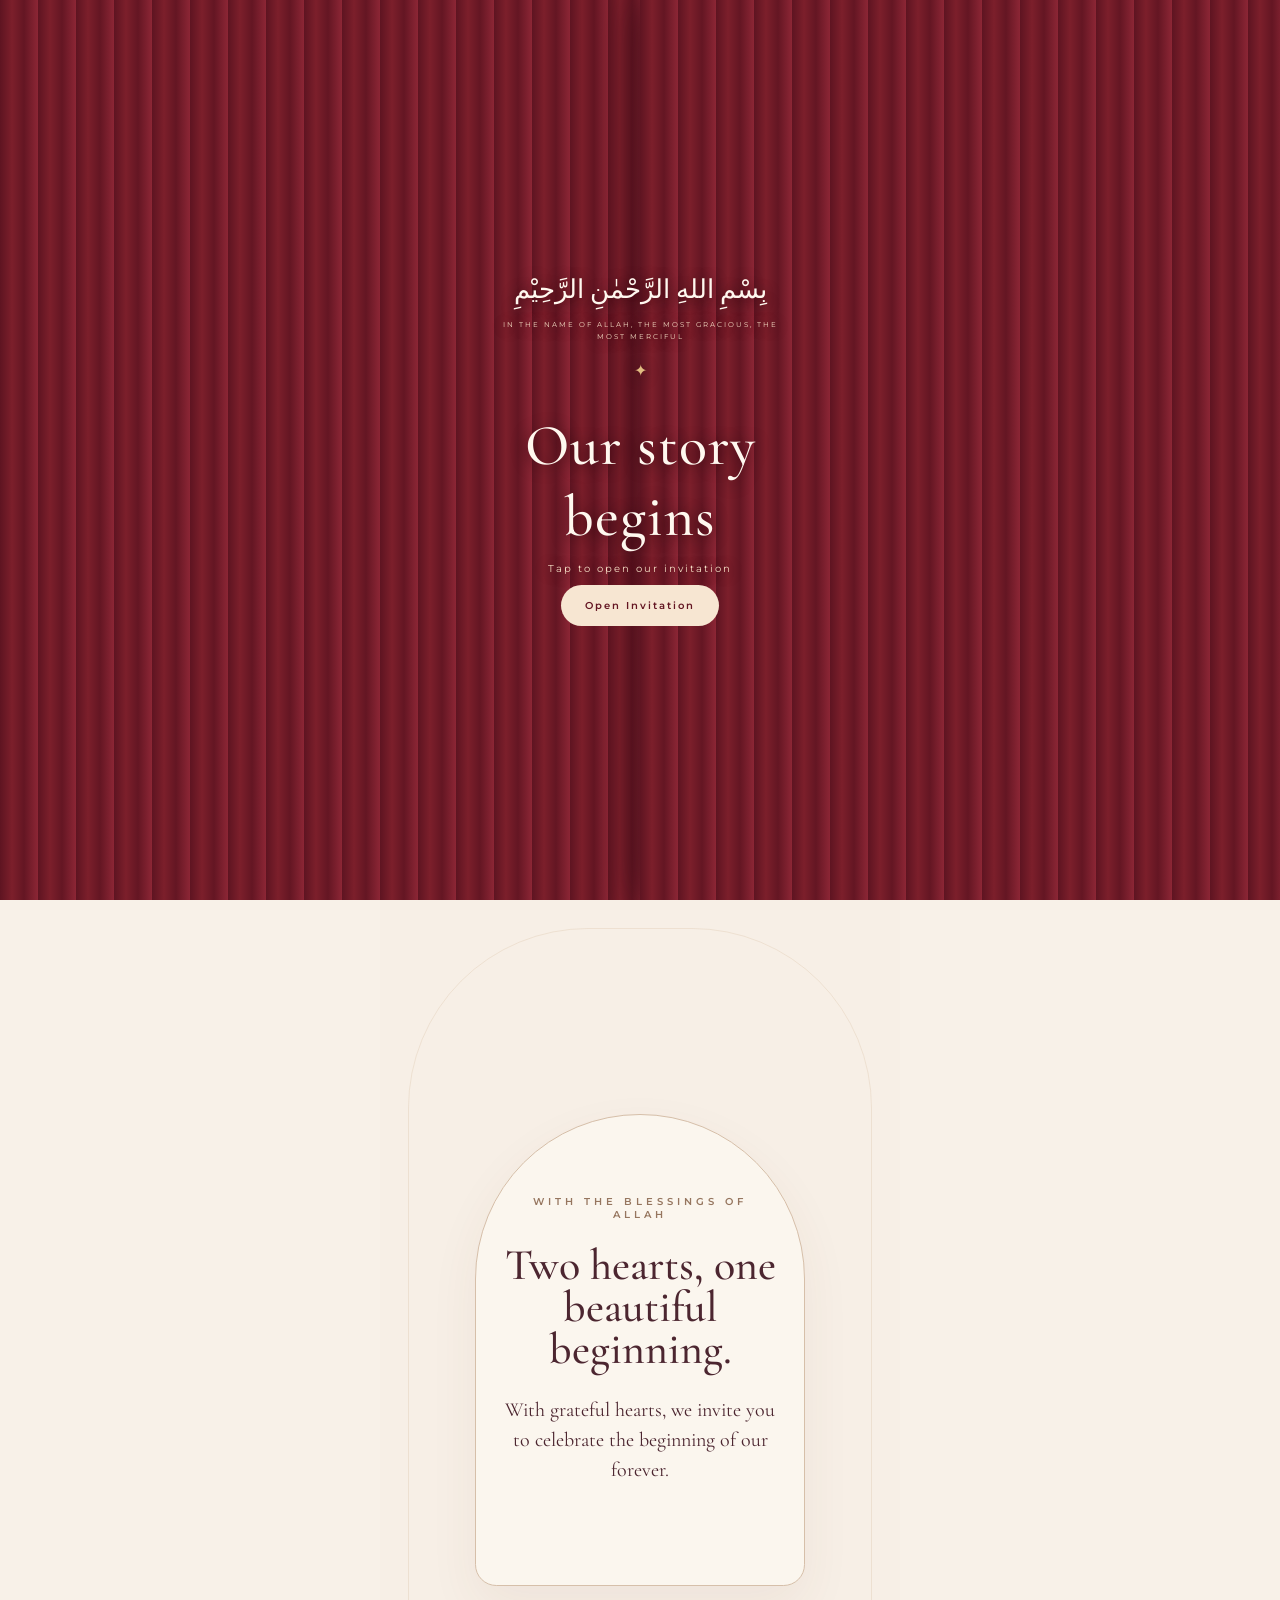
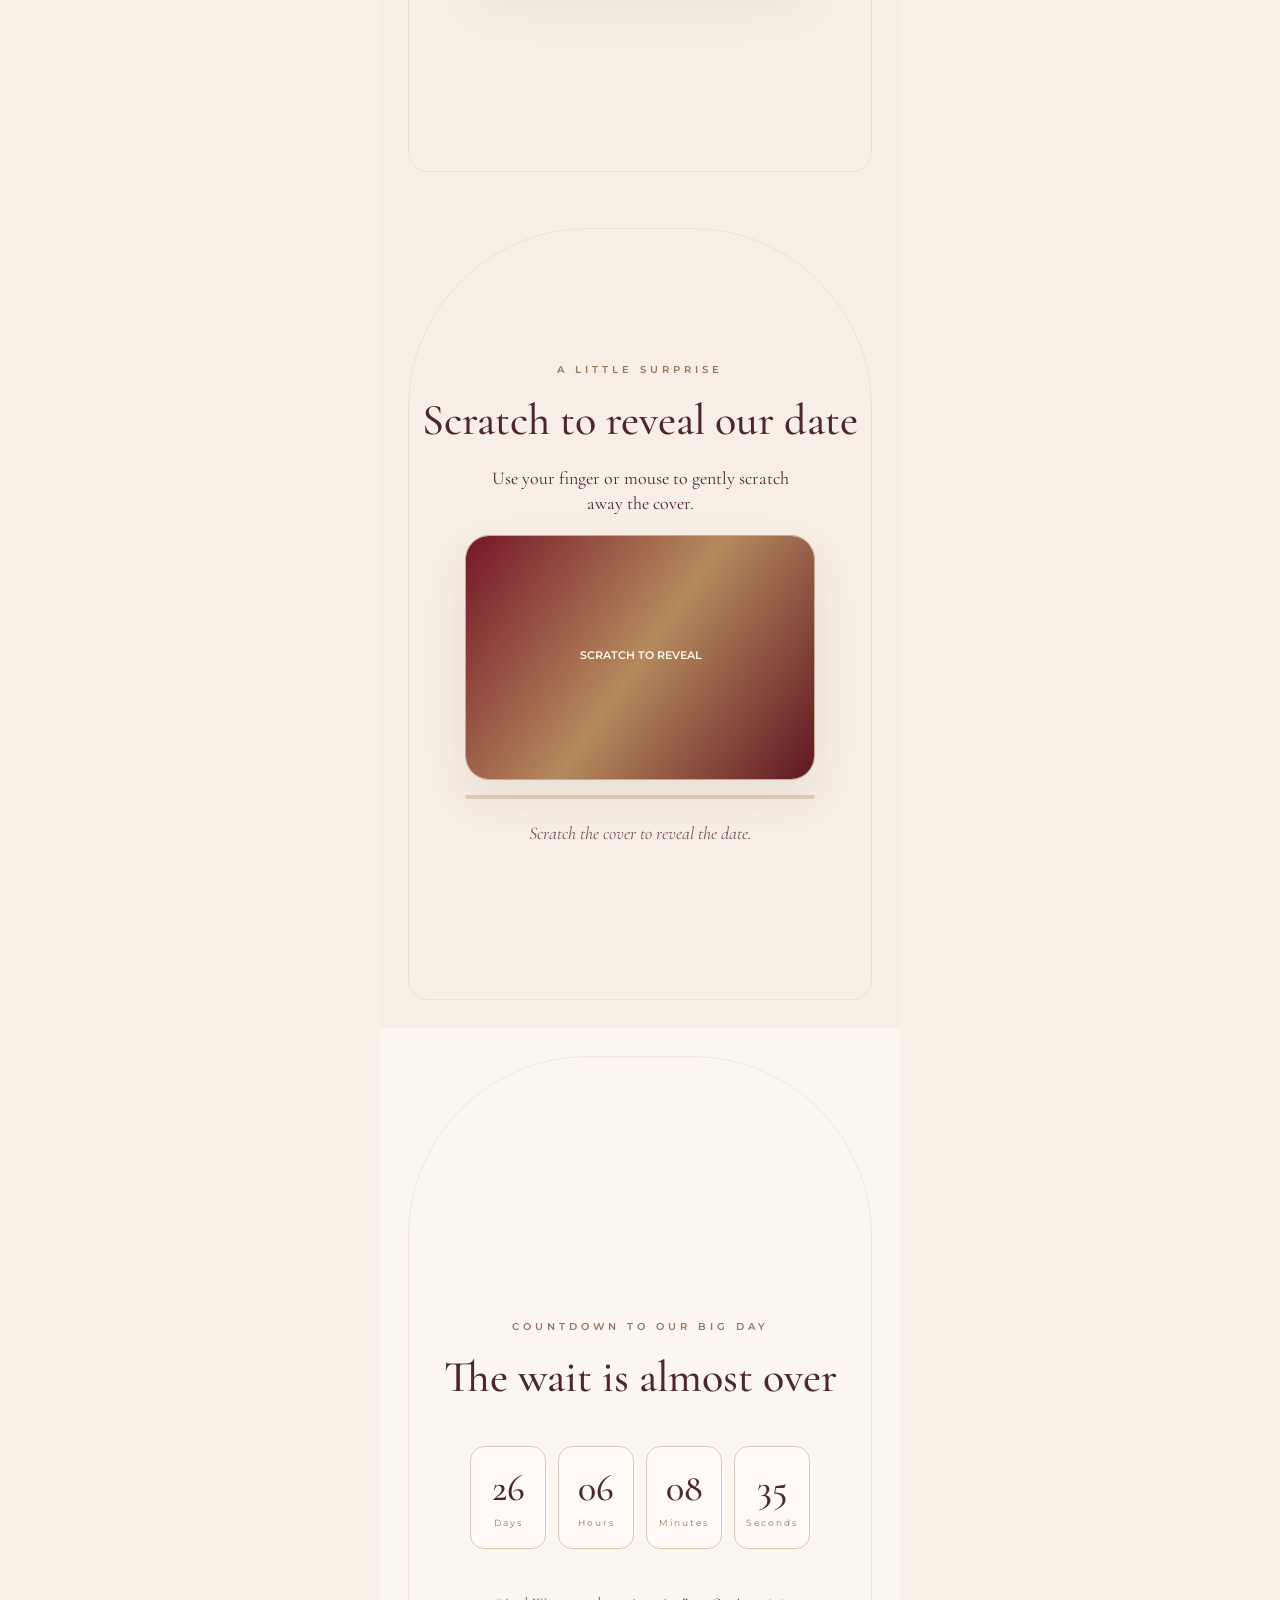
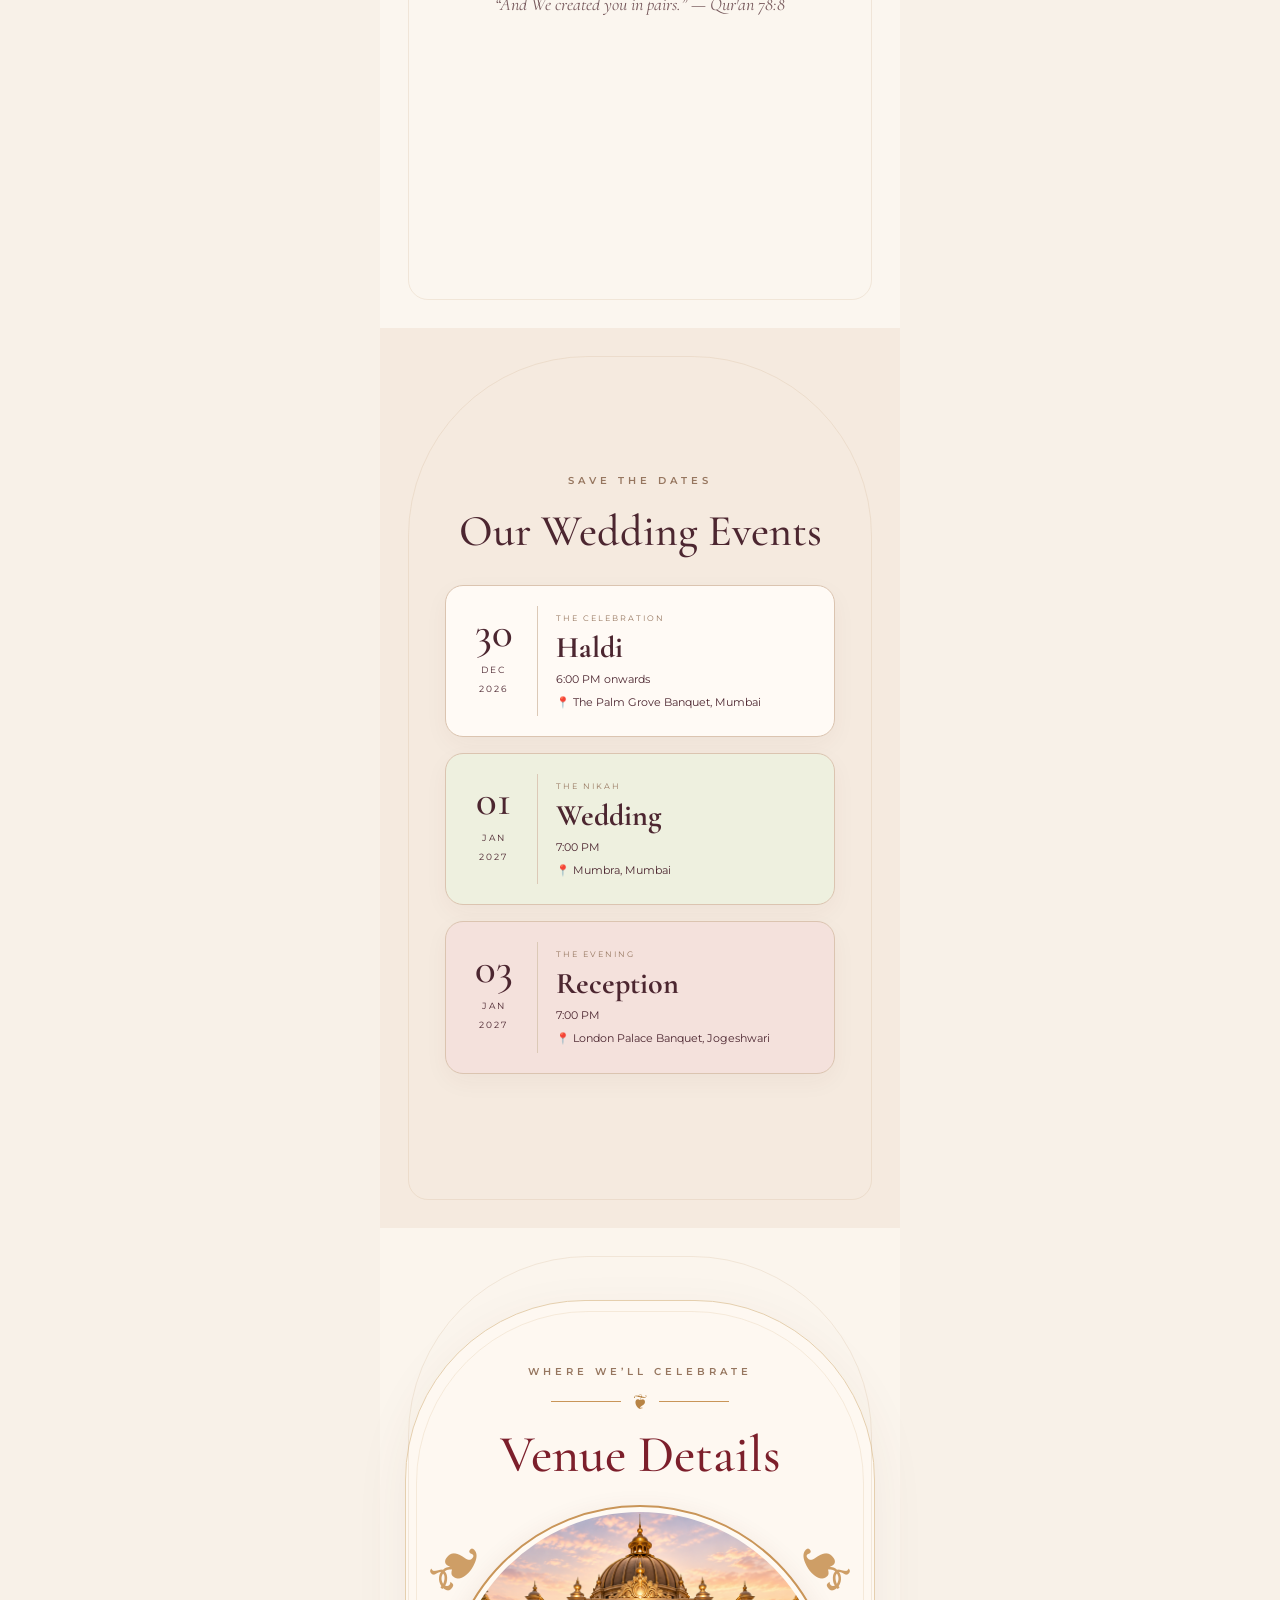
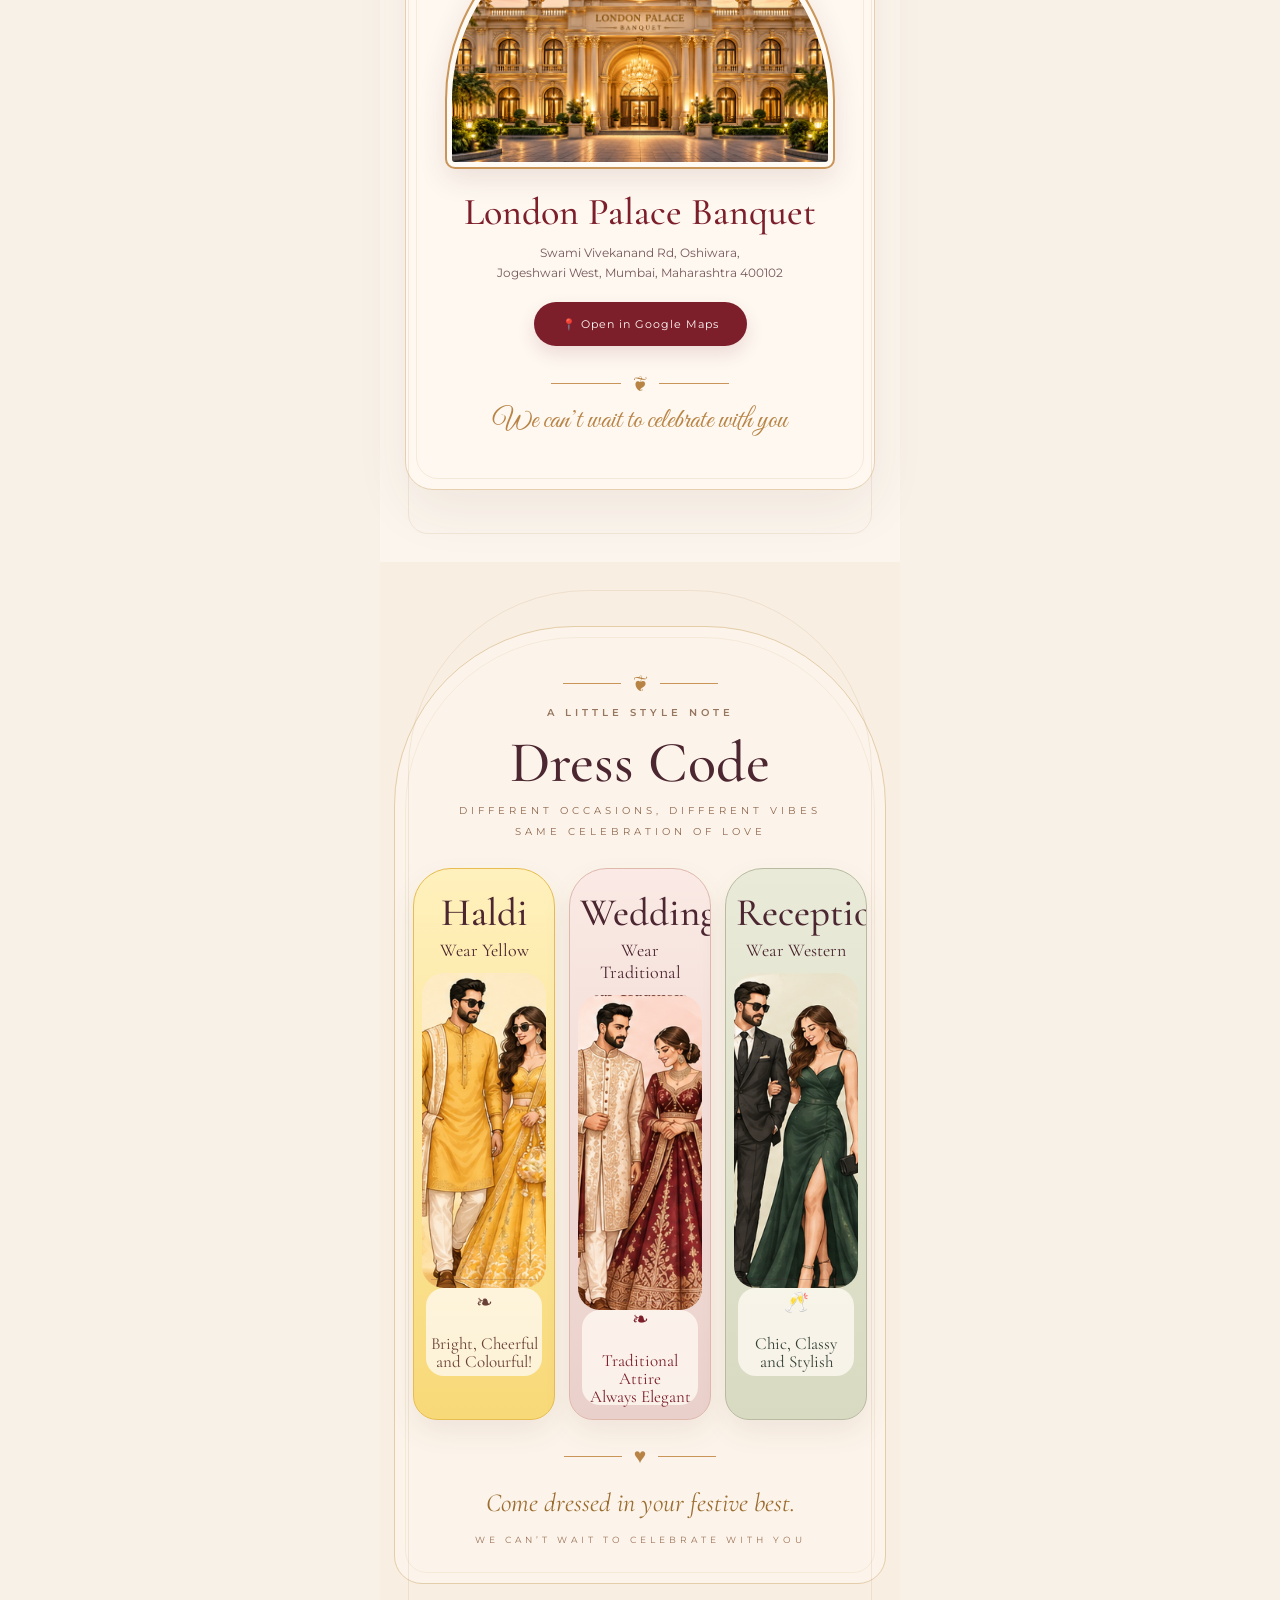
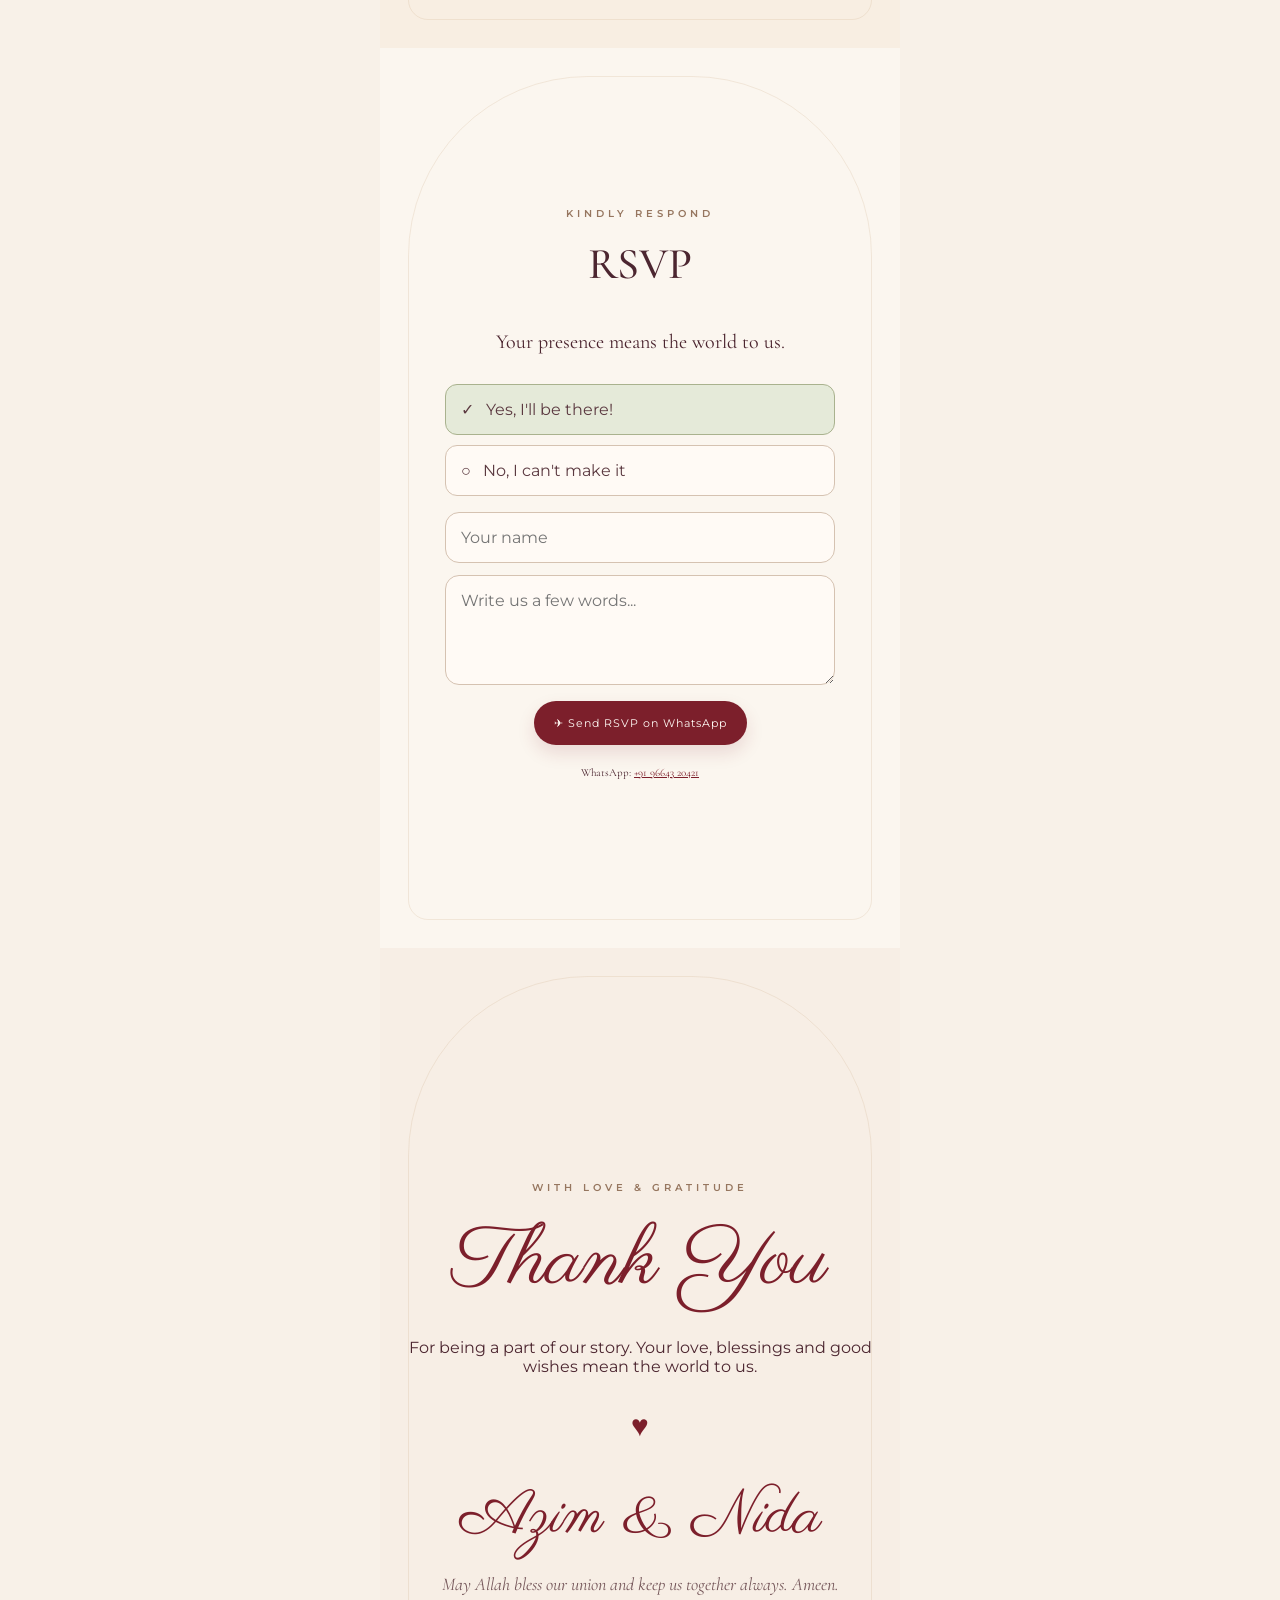
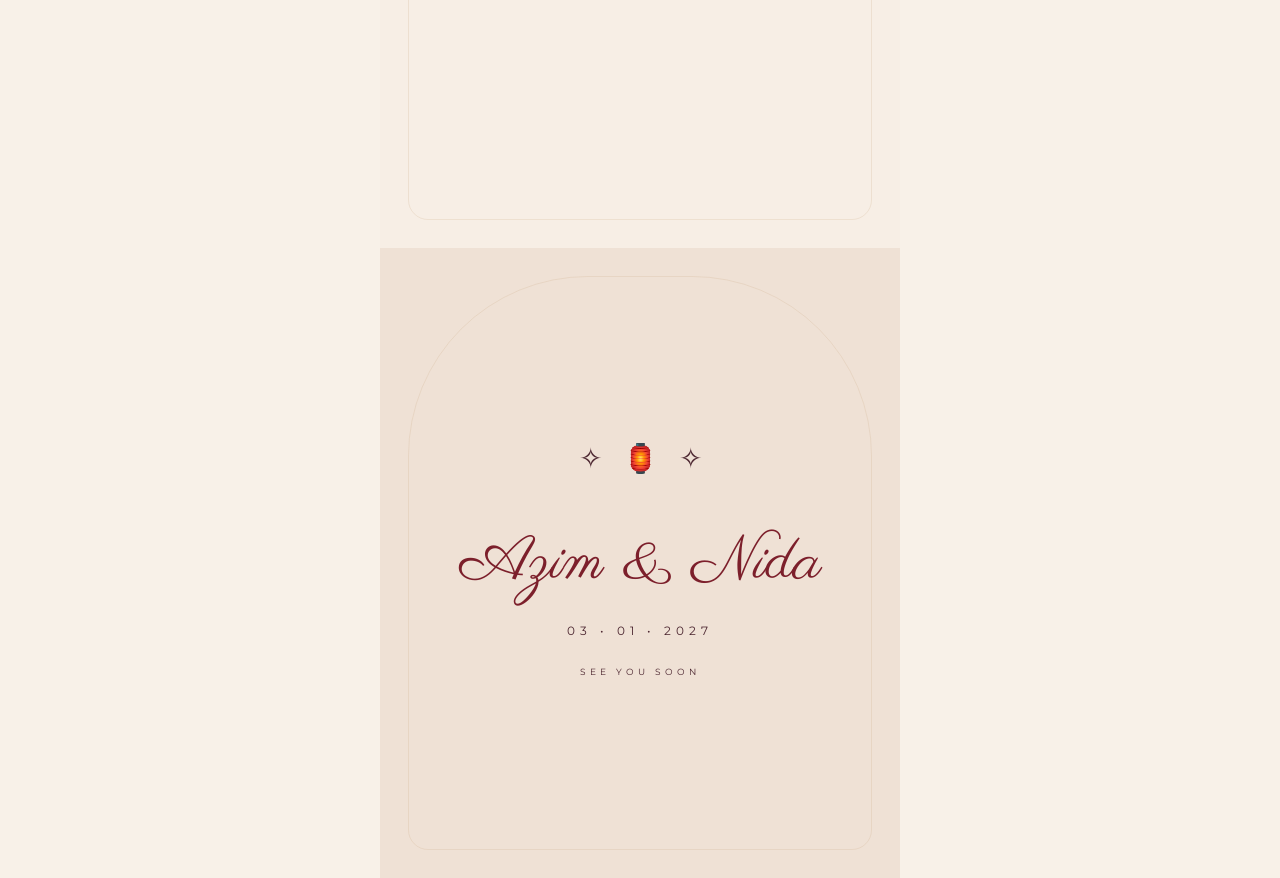
==== index.html @ 7e73072d "Update footer date from '01 • 01 • 2027' to '03 • 01 • 2027'" ====
<!DOCTYPE html>
<html lang="en">
<head>
  <meta charset="UTF-8">
  <meta name="viewport" content="width=device-width, initial-scale=1.0, viewport-fit=cover">
  <meta name="theme-color" content="#7c1f2b">
  <meta name="description" content="The wedding invitation of Azim & Nida — 1 January 2027.">
  <title>Azim & Nida — Wedding Invitation</title>
  <link rel="preconnect" href="https://fonts.googleapis.com">
  <link rel="preconnect" href="https://fonts.gstatic.com" crossorigin>
  <link href="https://fonts.googleapis.com/css2?family=Cormorant+Garamond:wght@400;500;600&family=Great+Vibes&family=Montserrat:wght@400;500;600&family=Parisienne&display=swap" rel="stylesheet">
  <link rel="stylesheet" href="style.css">
</head>
<body>
  <div id="curtain" class="curtain" aria-label="Opening invitation">
    <div class="curtain-panel left"></div>
    <div class="curtain-panel right"></div>
    <div class="curtain-content">
      <div class="arabic">بِسْمِ اللهِ الرَّحْمٰنِ الرَّحِيْمِ</div>
      <div class="tiny">IN THE NAME OF ALLAH, THE MOST GRACIOUS, THE MOST MERCIFUL</div>
      <div class="ornament">✦</div>
      <h1>Our story begins</h1>
      <p>Tap to open our invitation</p>
      <button id="openInvite">Open Invitation</button>
    </div>
  </div>

  <button id="musicBtn" class="music-btn" aria-label="Toggle music">♪</button>
  <audio id="music" loop preload="auto" playsinline webkit-playsinline>
    <source src="music/jashn-e-bahaara.mp3" type="audio/mpeg">
  </audio>

  <main>
    <section class="hero section">
      <div class="floating-flower">✽</div>
      <div class="eyebrow">WE'RE GETTING MARRIED</div>
      <h2 class="script">Azim</h2>
       <div class="ampersand">&</div>
       <h2 class="script">Nida</h2>
      <p class="subtitle">A journey of faith, love & togetherness begins</p>
      <div class="date">?? <span>•</span> ??? <span>•</span> 2027</div>
      <div class="scroll">SCROLL TO EXPLORE ↓</div>
    </section>

    <section class="section intro">
      <div class="arch">
        <div class="eyebrow">WITH THE BLESSINGS OF ALLAH</div>
        <h3>Two hearts, one beautiful beginning.</h3>
        <p>With grateful hearts, we invite you to celebrate the beginning of our forever.</p>
      </div>
    </section>    <section class="section date-reveal-section" id="dateReveal">
      <div class="eyebrow">A LITTLE SURPRISE</div>
      <h3 class="section-title">Scratch to reveal our date</h3>
      <p class="scratch-hint">Use your finger or mouse to gently scratch away the cover.</p>
      <div class="scratch-card" id="scratchCard">
        <div class="revealed-date">
          <span class="revealed-day">03</span><span class="revealed-month">JANUARY</span><span class="revealed-year">2027</span><small>OUR WEDDING DAY</small>
        </div>
        <canvas id="scratchCanvas" aria-label="Scratch to reveal the wedding date"></canvas>
      </div>
      <div class="scratch-progress"><span id="scratchProgress"></span></div>
      <p id="scratchStatus" class="quote">Scratch the cover to reveal the date.</p>
    </section>
    <section class="section countdown-section">
      <div class="eyebrow">COUNTDOWN TO OUR BIG DAY</div>
      <h3 class="section-title">The wait is almost over</h3>
      <div class="countdown">
        <div><strong id="days">--</strong><span>Days</span></div><div><strong id="hours">--</strong><span>Hours</span></div><div><strong id="minutes">--</strong><span>Minutes</span></div><div><strong id="seconds">--</strong><span>Seconds</span></div>
      </div>
      <p class="quote">“And We created you in pairs.” — Qur'an 78:8</p>
    </section>

    <section class="section events">
      <div class="eyebrow">SAVE THE DATES</div>
      <h3 class="section-title">Our Wedding Events</h3>

      <article class="event-card haldi">
        <div class="event-date"><b>30</b><span>DEC<br>2026</span></div>
        <div class="event-info">
          <span class="event-label">THE CELEBRATION</span>
          <h4>Haldi</h4>
          <p>6:00 PM onwards</p>
          <p>📍 The Palm Grove Banquet, Mumbai</p>
        </div>
      </article>

      <article class="event-card nikah">
        <div class="event-date"><b>01</b><span>JAN<br>2027</span></div>
        <div class="event-info">
          <span class="event-label">THE NIKAH</span>
          <h4>Wedding</h4>
          <p>7:00 PM</p>
          <p>📍 Mumbra, Mumbai</p>
        </div>
      </article>

      <article class="event-card reception">
        <div class="event-date"><b>03</b><span>JAN<br>2027</span></div>
        <div class="event-info">
          <span class="event-label">THE EVENING</span>
          <h4>Reception</h4>
          <p>7:00 PM</p>
          <p>📍 London Palace Banquet, Jogeshwari</p>
        </div>
      </article>
    </section>

    <section class="section venue">
      <div class="venue-frame">
        <div class="eyebrow">WHERE WE’LL CELEBRATE</div>
        <div class="venue-ornament"><span></span> ❦ <span></span></div>
        <h3 class="section-title">Venue Details</h3>

        <div class="venue-image-wrap">
          <div class="venue-floral venue-floral-left">❧</div>
          <img class="venue-image" src="images/London-Palace.png" alt="London Palace Banquet" loading="lazy">
          <div class="venue-floral venue-floral-right">❧</div>
        </div>

        <h4>London Palace Banquet</h4>
        <p class="venue-address">Swami Vivekanand Rd, Oshiwara,<br>Jogeshwari West, Mumbai, Maharashtra 400102</p>
        <a class="primary-btn venue-map-btn" href="https://www.google.com/maps/search/?api=1&query=London+Palace+Banquet%2C+Swami+Vivekanand+Rd%2C+Oshiwara%2C+Jogeshwari+West%2C+Mumbai%2C+Maharashtra+400102" target="_blank" rel="noopener">📍 Open in Google Maps</a>

        <div class="venue-bottom-ornament"><span></span> ❦ <span></span></div>
        <p class="venue-closing">We can’t wait to celebrate with you</p>
      </div>
    </section>

    <section class="section dress">
      <div class="dress-frame">
        <div class="dress-top-ornament"><span></span> ❦ <span></span></div>
        <div class="eyebrow">A LITTLE STYLE NOTE</div>
        <h3 class="section-title">Dress Code</h3>
        <p class="dress-intro">Different occasions, different vibes<br>same celebration of love</p>

        <div class="dress-grid">
          <article class="dress-card dress-haldi">
            <div class="dress-card-head">
              <h4>Haldi</h4>
              <p>Wear Yellow</p>
            </div>
            <div class="dress-art">
              <img src="images/dress-haldi.png" alt="Haldi traditional outfit inspiration">
            </div>
            <div class="dress-card-note"><span>❧</span><br>Bright, Cheerful<br>and Colourful!</div>
          </article>

          <article class="dress-card dress-wedding">
            <div class="dress-card-head">
              <h4>Wedding</h4>
              <p>Wear Traditional</p>
            </div>
            <div class="dress-art">
              <img src="images/dress-wedding.png" alt="Wedding traditional outfit inspiration">
            </div>
            <div class="dress-card-note"><span>❧</span><br>Traditional Attire<br>Always Elegant</div>
          </article>

          <article class="dress-card dress-reception">
            <div class="dress-card-head">
              <h4>Reception</h4>
              <p>Wear Western</p>
            </div>
            <div class="dress-art">
              <img src="images/dress-reception.png" alt="Reception western outfit inspiration">
            </div>
            <div class="dress-card-note"><span>🥂</span><br>Chic, Classy<br>and Stylish</div>
          </article>
        </div>

        <div class="dress-bottom-ornament"><span></span> ♥ <span></span></div>
        <p class="quote dress-quote">Come dressed in your festive best.</p>
        <div class="dress-closing">WE CAN’T WAIT TO CELEBRATE WITH YOU</div>
      </div>
    </section>

    <section class="section rsvp" id="rsvp">
      <div class="eyebrow">KINDLY RESPOND</div>
      <h3 class="section-title">RSVP</h3>
      <p>Your presence means the world to us.</p>
      <div class="rsvp-options">
        <button class="rsvp-option active" data-value="Yes, I'll be there!">✓ &nbsp; Yes, I'll be there!</button>
        <button class="rsvp-option" data-value="No, I can't make it">○ &nbsp; No, I can't make it</button>
      </div>
      <input id="guestName" type="text" placeholder="Your name" autocomplete="name">
      <textarea id="message" placeholder="Write us a few words..."></textarea>
      <button id="sendRsvp" class="primary-btn">✈ Send RSVP on WhatsApp</button>
      <p class="small">WhatsApp: <a href="https://wa.me/919664320421" target="_blank" rel="noopener">+91 96643 20421</a></p>
    </section>

    <section class="section thankyou">
      <div class="eyebrow">WITH LOVE & GRATITUDE</div>
      <h3 class="script big">Thank You</h3>
      <p>For being a part of our story. Your love, blessings and good wishes mean the world to us.</p>
      <div class="heart">♥</div>
      <div class="script names">Azim & Nida</div>
      <p class="quote">May Allah bless our union and keep us together always. Ameen.</p>
    </section>

    <footer class="section footer">
      <div class="lanterns">✧ &nbsp; 🏮 &nbsp; ✧</div>
      <div class="script names">Azim & Nida</div>
      <div class="date">03 • 01 • 2027</div>
      <p>SEE YOU SOON</p>
    </footer>
  </main>

  <script src="script.js"></script>
</body>
</html>
---- style.css ----
*{box-sizing:border-box}html{scroll-behavior:smooth}body{margin:0;background:#f8f1e8;color:#4c2630;font-family:"Montserrat",sans-serif}button,input,textarea{font:inherit}button{cursor:pointer}main{overflow:hidden}.section{min-height:100svh;padding:72px 22px;display:flex;flex-direction:column;align-items:center;justify-content:center;text-align:center;position:relative}.hero{background:radial-gradient(circle at 50% 25%,#fffaf3 0,#f8eee4 45%,#ead9cc 100%);border-bottom:1px solid #dcc4b4}.hero:before,.section:after{content:"";position:absolute;inset:18px;border:1px solid #c7a37e33;border-radius:180px 180px 20px 20px;pointer-events:none}.eyebrow{font-size:10px;letter-spacing:4px;color:#96765f;font-weight:600}.script{font-family:"Great Vibes",cursive;font-size:82px;font-weight:400;line-height:.75;margin:28px 0 4px;color:#7c1f2b}.ampersand{font-family:"Cormorant Garamond",serif;font-size:30px;color:#b58a5d}.subtitle{max-width:280px;line-height:1.8;font-family:"Cormorant Garamond",serif;font-size:19px}.date{letter-spacing:5px;font-size:12px;margin-top:24px}.date span{color:#b58a5d}.scroll{position:absolute;bottom:30px;font-size:9px;letter-spacing:3px;color:#96765f}.floating-flower{position:absolute;right:10%;top:10%;font-size:35px;color:#b58a5d;opacity:.35}.intro{background:#f7efe6}.arch{max-width:330px;padding:80px 28px;border:1px solid #d6bfa9;border-radius:170px 170px 22px 22px;background:#fbf6ee;box-shadow:0 20px 50px #6f3b2810}.arch h3,.section-title{font-family:"Cormorant Garamond",serif;font-size:44px;font-weight:500;line-height:.95;margin:24px 0}.arch p{font-family:"Cormorant Garamond",serif;font-size:20px;line-height:1.5}.countdown-section{background:#fbf6ef}.countdown{display:grid;grid-template-columns:repeat(2,1fr);gap:12px;width:min(340px,100%);margin:24px 0}.countdown div{border:1px solid #d9c7b7;border-radius:14px;padding:18px 8px;background:#fffaf5}.countdown strong{display:block;font-family:"Cormorant Garamond",serif;font-size:38px;font-weight:500}.countdown span{font-size:9px;letter-spacing:2px;color:#96765f}.quote{font-family:"Cormorant Garamond",serif;font-size:18px;font-style:italic;color:#76585b;line-height:1.5}.events{background:#f5eadf}.event-card{width:min(390px,100%);display:flex;text-align:left;gap:18px;padding:20px;margin:8px 0;border-radius:18px;border:1px solid #dbc4b0;background:#fffaf5;box-shadow:0 8px 25px #6735260b}.event-date{min-width:72px;text-align:center;border-right:1px solid #dcc9b7;padding-right:16px}.event-date b{display:block;font-family:"Cormorant Garamond",serif;font-size:43px;font-weight:500}.event-date span{font-size:9px;letter-spacing:2px}.event-info h4{font-family:"Cormorant Garamond",serif;font-size:30px;margin:4px 0}.event-info p{font-size:11px;line-height:1.6;margin:5px 0}.event-label{font-size:8px;letter-spacing:2px;color:#96765f}.nikah{background:#eef0df}.reception{background:#f4e1dc}.venue{background:#fbf5ed}.venue-art{width:120px;height:90px;border:1px solid #c8a77e;border-radius:60px 60px 12px 12px;display:flex;align-items:center;justify-content:center;font-size:35px;margin:20px 0}.venue h4{font-family:"Cormorant Garamond",serif;font-size:32px;margin:0}.venue p{line-height:1.7;font-size:12px}.venue-note{font-size:10px!important;color:#9a7e70}.primary-btn{border:0;background:#7c1f2b;color:#fffaf5;text-decoration:none;padding:15px 20px;border-radius:30px;font-size:11px;letter-spacing:1px;display:inline-block;margin:10px 0;box-shadow:0 8px 18px #7c1f2b22}.dress{background:#f4eadf}.dress-grid{display:grid;grid-template-columns:1fr 1fr;gap:12px;width:min(360px,100%);margin:20px 0}.dress-item{padding:20px 10px;border:1px solid #dbc4b0;border-radius:16px;background:#fffaf5}.dress-icon{font-size:40px;color:#a57b56;margin-bottom:10px}.dress-item b{display:block;font-family:"Cormorant Garamond",serif;font-size:23px}.dress-item span{font-size:9px;line-height:1.5;display:block;margin-top:5px}.rsvp{background:#fbf6ef}.rsvp>p{font-family:"Cormorant Garamond",serif;font-size:20px}.rsvp-options{width:min(390px,100%);display:grid;gap:10px;margin:10px 0}.rsvp-option{border:1px solid #d5c2b1;background:#fffaf5;color:#5b3940;border-radius:12px;padding:15px;text-align:left}.rsvp-option.active{background:#e5ead9;border-color:#a9b28e}.rsvp input,.rsvp textarea{width:min(390px,100%);border:1px solid #d5c2b1;background:#fffaf5;border-radius:14px;padding:15px;margin:6px 0;outline:none;color:#4c2630}.rsvp textarea{min-height:110px;resize:vertical}.small{font-size:11px!important}.small a{color:#7c1f2b}.thankyou{background:#f7eee5}.big{font-size:78px;margin:30px 0}.heart{font-size:30px;color:#7c1f2b;margin:15px}.names{font-family:"Great Vibes",cursive;font-size:52px;color:#7c1f2b}.footer{min-height:70svh;background:#efe1d5}.lanterns{font-size:28px;margin-bottom:30px}.footer p{font-size:9px;letter-spacing:4px;margin-top:28px}.music-btn{position:fixed;right:18px;top:18px;z-index:50;width:44px;height:44px;border-radius:50%;border:1px solid #c7a37e;background:#fffaf5dd;color:#7c1f2b;font-size:22px;box-shadow:0 5px 15px #0001}.curtain{position:fixed;inset:0;z-index:100;background:#f7eee5;overflow:hidden;display:flex;align-items:center;justify-content:center}.curtain-panel{position:absolute;top:0;bottom:0;width:50%;background:repeating-linear-gradient(90deg,#5e1421 0,#7c1f2b 12px,#641623 24px,#8c2635 38px);transition:transform 1.8s cubic-bezier(.77,0,.18,1);box-shadow:0 0 40px #2b0710aa}.curtain-panel.left{left:0}.curtain-panel.right{right:0}.curtain.open .left{transform:translateX(-102%)}.curtain.open .right{transform:translateX(102%)}.curtain-content{position:relative;z-index:2;text-align:center;max-width:290px;transition:opacity .5s}.curtain.open .curtain-content{opacity:0}.arabic{font-family:"Cormorant Garamond",serif;font-size:26px;margin-bottom:14px}.tiny{font-size:7px;letter-spacing:2px;line-height:1.7}.curtain-content h1{font-family:"Great Vibes",cursive;font-size:54px;font-weight:400;margin:30px 0 10px;color:#7c1f2b}.curtain-content p{font-size:10px;letter-spacing:2px}.ornament{color:#b58a5d;margin:18px}.curtain-content button{background:#7c1f2b;color:#fff;border:0;border-radius:30px;padding:14px 24px;font-size:10px;letter-spacing:2px}@media(min-width:700px){.section{max-width:520px;margin:auto}.hero:before,.section:after{inset:28px}.countdown{grid-template-columns:repeat(4,1fr)}}
.curtain-content{z-index:5;color:#fff8ef;text-shadow:0 2px 14px rgba(35,3,10,.65)}
.curtain-content h1{font-family:"Cormorant Garamond",serif;font-size:58px;font-weight:500;letter-spacing:1px;color:#fff8ef;text-shadow:0 2px 15px rgba(35,3,10,.7)}
.curtain-content .arabic{color:#fff8ef}.curtain-content .tiny,.curtain-content p{color:#f6dfc6}.curtain-content .ornament{color:#e2bd82}
.curtain-content button{background:#f7e6d2;color:#641623;font-weight:600}
.hero .script{font-family:"Cormorant Garamond",serif;font-weight:500;font-size:92px;letter-spacing:-1px;line-height:.72}
.date-reveal-section{background:#f7eee5;min-height:92svh}.scratch-hint{font-family:"Cormorant Garamond",serif;font-size:18px;max-width:310px;line-height:1.4;margin:0 0 18px}
.scratch-card{position:relative;width:min(350px,92vw);height:245px;border:1px solid #c9a98b;border-radius:24px;overflow:hidden;background:#fffaf5;box-shadow:0 18px 45px #67352616}
.revealed-date{position:absolute;inset:0;display:flex;flex-direction:column;align-items:center;justify-content:center;color:#7c1f2b;background:radial-gradient(circle at 50% 20%,#fffaf5,#f2dfd1)}
.revealed-day{font-family:"Cormorant Garamond",serif;font-size:76px;line-height:.8}.revealed-year{font-family:"Cormorant Garamond",serif;font-size:27px;letter-spacing:7px}.revealed-date small{font-size:8px;letter-spacing:3px;color:#96765f;margin-top:15px}
#scratchCanvas{position:absolute;inset:0;z-index:2;display:block;touch-action:none;cursor:crosshair;transition:opacity .7s ease}#scratchCanvas.scratched{opacity:0;pointer-events:none}
.scratch-progress{width:min(350px,92vw);height:4px;background:#dfccbc;border-radius:10px;overflow:hidden;margin:15px 0 3px}.scratch-progress span{display:block;width:0;height:100%;background:#7c1f2b;transition:width .2s ease}
.dress-item{overflow:hidden}.dress-item img{width:100%;height:190px;object-fit:contain;display:block;margin-bottom:8px}.dress-icon{display:none}


@media (max-width: 420px) {
  }

/* =========================
   JANUARY — ELEGANT SERIF
   Matches the Wedding/event typography
========================= */

.revealed-month {
  font-family: "Cormorant Garamond", serif !important;
  font-size: 58px !important;
  font-weight: 500 !important;
  font-style: normal !important;
  letter-spacing: 0 !important;
  text-transform: none !important;
  line-height: 1 !important;
  white-space: nowrap !important;
  color: #7c1f2b !important;
  transform: none !important;
}

@media (max-width: 420px) {
  .revealed-month {
    font-size: 54px !important;
  }
}


/* =========================
   VENUE DETAILS — PALACE CARD
   Only the venue section is restyled.
========================= */
.venue {
  background:#fbf5ed;
  min-height:100svh;
  padding:72px 16px;
}
.venue-frame {
  width:min(470px,100%);
  min-height:calc(100svh - 110px);
  padding:52px 24px 40px;
  border:1px solid #e5cfae;
  border-radius:180px 180px 28px 28px;
  background:rgba(255,250,243,.72);
  box-shadow:0 20px 55px rgba(103,53,38,.07);
  position:relative;
  display:flex;
  flex-direction:column;
  align-items:center;
  justify-content:center;
}
.venue-frame:before {
  content:"";
  position:absolute;
  inset:10px;
  border:1px solid rgba(197,153,95,.16);
  border-radius:172px 172px 22px 22px;
  pointer-events:none;
}
.venue-frame .eyebrow { position:relative; z-index:1; }
.venue-ornament,
.venue-bottom-ornament {
  display:flex;
  align-items:center;
  justify-content:center;
  gap:12px;
  color:#b88445;
  font-family:"Cormorant Garamond",serif;
  font-size:20px;
  margin:12px 0 2px;
  position:relative;
  z-index:1;
}
.venue-ornament span,
.venue-bottom-ornament span {
  width:70px;
  height:1px;
  background:#c99558;
  display:block;
}
.venue .section-title {
  color:#7c1f2b;
  font-size:52px;
  margin:14px 0 26px;
  position:relative;
  z-index:1;
}
.venue-image-wrap {
  width:min(390px,100%);
  position:relative;
  margin:0 auto 20px;
  z-index:1;
}
.venue-image {
  width:100%;
  aspect-ratio:1.48 / 1;
  display:block;
  object-fit:cover;
  object-position:center;
  border:2px solid #c99558;
  border-radius:195px 195px 10px 10px;
  padding:5px;
  background:#fffaf3;
  box-shadow:0 10px 28px rgba(103,53,38,.12);
}
.venue-floral {
  position:absolute;
  top:10%;
  color:#c99558;
  font-size:74px;
  line-height:1;
  z-index:2;
  font-family:"Cormorant Garamond",serif;
  opacity:.9;
  pointer-events:none;
}
.venue-floral-left { left:-18px; transform:rotate(-45deg); }
.venue-floral-right { right:-18px; transform:scaleX(-1) rotate(-45deg); }
.venue h4 {
  font-family:"Cormorant Garamond",serif;
  color:#7c1f2b;
  font-size:38px;
  font-weight:500;
  margin:0 0 8px;
  position:relative;
  z-index:1;
}
.venue-address {
  color:#76585b;
  font-family:"Montserrat",sans-serif;
  font-size:12px;
  line-height:1.8;
  margin:0 0 10px;
  position:relative;
  z-index:1;
}
.venue-map-btn {
  margin:8px 0 18px;
  padding:15px 28px;
  font-size:11px;
  position:relative;
  z-index:1;
}
.venue-bottom-ornament { margin-top:8px; }
.venue-closing {
  font-family:"Great Vibes",cursive;
  color:#b88445;
  font-size:28px !important;
  margin:6px 0 0 !important;
  line-height:1.2 !important;
  position:relative;
  z-index:1;
}
@media (max-width:420px) {
  .venue { padding:58px 12px; }
  .venue-frame { padding:48px 16px 34px; border-radius:150px 150px 24px 24px; }
  .venue .section-title { font-size:45px; }
  .venue-image-wrap { width:100%; }
  .venue-floral { font-size:58px; }
  .venue-floral-left { left:-13px; }
  .venue-floral-right { right:-13px; }
  .venue h4 { font-size:32px; }
  .venue-closing { font-size:25px !important; }
}


/* Improve invitation button response on touch devices */
#openInvite {
  touch-action: manipulation;
  -webkit-tap-highlight-color: transparent;
}

/* =========================
   DRESS CODE — THREE OCCASIONS
========================= */
.dress {
  background:#f8eee2;
  min-height:100svh;
  padding:64px 14px;
}
.dress-frame {
  width:min(1000px,100%);
  min-height:calc(100svh - 100px);
  padding:42px 18px 38px;
  border:1px solid #e4cda9;
  border-radius:180px 180px 28px 28px;
  background:rgba(255,250,243,.45);
  position:relative;
  display:flex;
  flex-direction:column;
  align-items:center;
  justify-content:center;
}
.dress-frame:before {
  content:"";
  position:absolute;
  inset:10px;
  border:1px solid rgba(197,153,95,.13);
  border-radius:172px 172px 22px 22px;
  pointer-events:none;
}
.dress-top-ornament,.dress-bottom-ornament {
  display:flex;
  align-items:center;
  justify-content:center;
  gap:12px;
  color:#b88445;
  font-family:"Cormorant Garamond",serif;
  font-size:21px;
  position:relative;
  z-index:1;
  margin:2px 0 10px;
}
.dress-top-ornament span,.dress-bottom-ornament span {
  display:block;
  width:58px;
  height:1px;
  background:#c99558;
}
.dress .section-title {
  color:#4c2630;
  font-size:58px;
  margin:16px 0 10px;
  position:relative;
  z-index:1;
}
.dress-intro {
  font-size:10px;
  letter-spacing:4px;
  line-height:2.1;
  color:#8f684f;
  text-transform:uppercase;
  margin:0 0 26px;
  position:relative;
  z-index:1;
}
.dress-grid {
  width:min(940px,100%);
  display:grid;
  grid-template-columns:repeat(3,1fr);
  gap:14px;
  margin:0;
  position:relative;
  z-index:1;
}
.dress-card {
  min-width:0;
  overflow:hidden;
  border-radius:38px 38px 24px 24px;
  border:1px solid #d7c1a3;
  box-shadow:0 12px 28px rgba(91,57,39,.08);
  position:relative;
}
.dress-card-head {
  padding:24px 10px 12px;
  position:relative;
  z-index:2;
}
.dress-card-head h4 {
  font-family:"Cormorant Garamond",serif;
  font-size:39px;
  font-weight:500;
  margin:0;
  line-height:1;
}
.dress-card-head p {
  font-family:"Cormorant Garamond",serif;
  font-size:18px;
  margin:7px 0 0;
}
.dress-haldi { background:linear-gradient(#fff1bd,#f8d978); border-color:#e7bc50; }
.dress-wedding { background:linear-gradient(#fae9e4,#ead0cb); border-color:#dfb8ae; }
.dress-reception { background:linear-gradient(#e9ead8,#d8dac1); border-color:#b8baa1; }
.dress-art {
  height:300px;
  position:relative;
  overflow:hidden;
  background:radial-gradient(circle at 50% 30%,rgba(255,255,255,.75),rgba(255,255,255,0));
}
.dress-art:after {
  content:"";
  position:absolute;
  left:12%; right:12%; bottom:8px;
  height:1px;
  background:currentColor;
  opacity:.18;
}
.dress-person { position:absolute; bottom:22px; width:92px; height:245px; z-index:2; }
.dress-person .head { position:absolute; top:4px; left:30px; width:35px; height:35px; border-radius:50%; background:#8b5437; box-shadow:0 -5px 0 4px #3b241d; }
.dress-person .body { position:absolute; top:42px; left:16px; width:62px; height:112px; border-radius:20px 20px 10px 10px; background:#fff; }
.dress-person .leg { position:absolute; top:145px; width:16px; height:91px; border-radius:12px; background:#6b4434; }
.dress-person .leg.left { left:26px; transform:rotate(4deg); }
.dress-person .leg.right { right:26px; transform:rotate(-4deg); }
.person-man { left:13%; }
.person-woman { right:7%; width:105px; }
.person-woman .head { left:36px; }
.person-woman .body { left:14px; width:76px; height:128px; border-radius:45px 45px 18px 18px; }
.person-woman .leg { height:82px; top:160px; width:13px; }
.person-woman .leg.left { left:36px; }.person-woman .leg.right { right:36px; }
.yellow-man .body { background:#dba51f; }.yellow-man .leg { background:#f7eee0; }
.yellow-woman .body { background:#e5ad27; height:145px; top:42px; }.yellow-woman .leg { background:#f7eee0; }
.traditional-man .body { background:#efe1c9; border:3px solid #b24d3f; }
.traditional-man .leg { background:#f4eee3; }
.traditional-woman .body { background:#7e2431; height:150px; top:42px; border:2px solid #d3a25f; }
.traditional-woman .leg { background:#7e2431; }
.western-man .body { background:#27272b; border-radius:12px; }.western-man .leg { background:#19191c; }
.western-woman .body { background:#234a3d; height:148px; top:42px; border-radius:35px 35px 12px 12px; }.western-woman .leg { background:#9a775f; }
.dress-leaf { position:absolute; color:rgba(111,94,52,.5); font-size:54px; z-index:1; }
.dress-haldi .dress-leaf { color:#c99418; }.dress-wedding .dress-leaf { color:#bf766b; }.dress-reception .dress-leaf { color:#69715a; }
.leaf-a { left:8px; bottom:70px; transform:rotate(-28deg); }.leaf-b { right:8px; bottom:115px; transform:scaleX(-1) rotate(-28deg); }
.dress-card-note {
  margin:0 12px 14px;
  min-height:88px;
  border-radius:18px;
  background:rgba(255,250,243,.78);
  display:flex;
  align-items:center;
  justify-content:center;
  flex-direction:column;
  font-family:"Cormorant Garamond",serif;
  font-size:17px;
  line-height:1.05;
  color:#6a4036;
  position:relative;
  z-index:3;
}
.dress-card-note span { font-size:20px; margin-bottom:3px; }
.dress-wedding .dress-card-note { color:#7c1f2b; }.dress-reception .dress-card-note { color:#344035; }
.dress-bottom-ornament { margin-top:24px; }
.dress-quote { font-size:26px !important; margin:4px 0 12px !important; color:#9c6d32 !important; }
.dress-closing { font-size:9px; letter-spacing:4px; color:#9b7359; position:relative; z-index:1; }
@media (max-width:700px) {
  .dress { padding:58px 10px; }
  .dress-frame { min-height:calc(100svh - 82px); padding:38px 12px 34px; border-radius:145px 145px 24px 24px; }
  .dress .section-title { font-size:50px; }
  .dress-intro { font-size:8px; letter-spacing:2.7px; margin-bottom:20px; }
  .dress-grid { grid-template-columns:1fr; width:min(360px,100%); gap:14px; }
  .dress-card { border-radius:34px 34px 20px 20px; }
  .dress-card-head { padding:20px 8px 8px; }
  .dress-card-head h4 { font-size:38px; }
  .dress-card-head p { font-size:18px; }
  .dress-art { height:285px; }
  .dress-person { transform:scale(.92); transform-origin:bottom center; }
  .dress-quote { font-size:23px !important; }
  .dress-closing { letter-spacing:2.5px; text-align:center; }
}

/* Dress-code illustration images */
.dress-art {
  height: 315px;
  padding: 0 8px;
  display: flex;
  align-items: flex-end;
  justify-content: center;
  background: transparent;
}
.dress-art img {
  width: 100%;
  height: 100%;
  display: block;
  object-fit: cover;
  object-position: center top;
  border-radius: 22px;
}
@media (max-width:700px) {
  .dress-art { height: 330px; padding: 0 10px; }
  .dress-art img { border-radius: 20px; }
}


/* =========================================================
   THANK YOU + FINAL NAMES — ELEGANT CURSIVE
   Only these text elements are changed.
   ========================================================= */
.thankyou .big {
  font-family: "Parisienne", "Great Vibes", cursive !important;
  font-size: 82px !important;
  font-weight: 400 !important;
  line-height: 1 !important;
  letter-spacing: 0 !important;
  color: #7c1f2b !important;
  margin: 28px 0 18px !important;
}

.thankyou .names,
.footer .names {
  font-family: "Parisienne", "Great Vibes", cursive !important;
  font-size: 62px !important;
  font-weight: 400 !important;
  line-height: 1 !important;
  letter-spacing: 0 !important;
  color: #7c1f2b !important;
}

@media (max-width: 700px) {
  .thankyou .big {
    font-size: 70px !important;
  }

  .thankyou .names,
  .footer .names {
    font-size: 54px !important;
  }
}
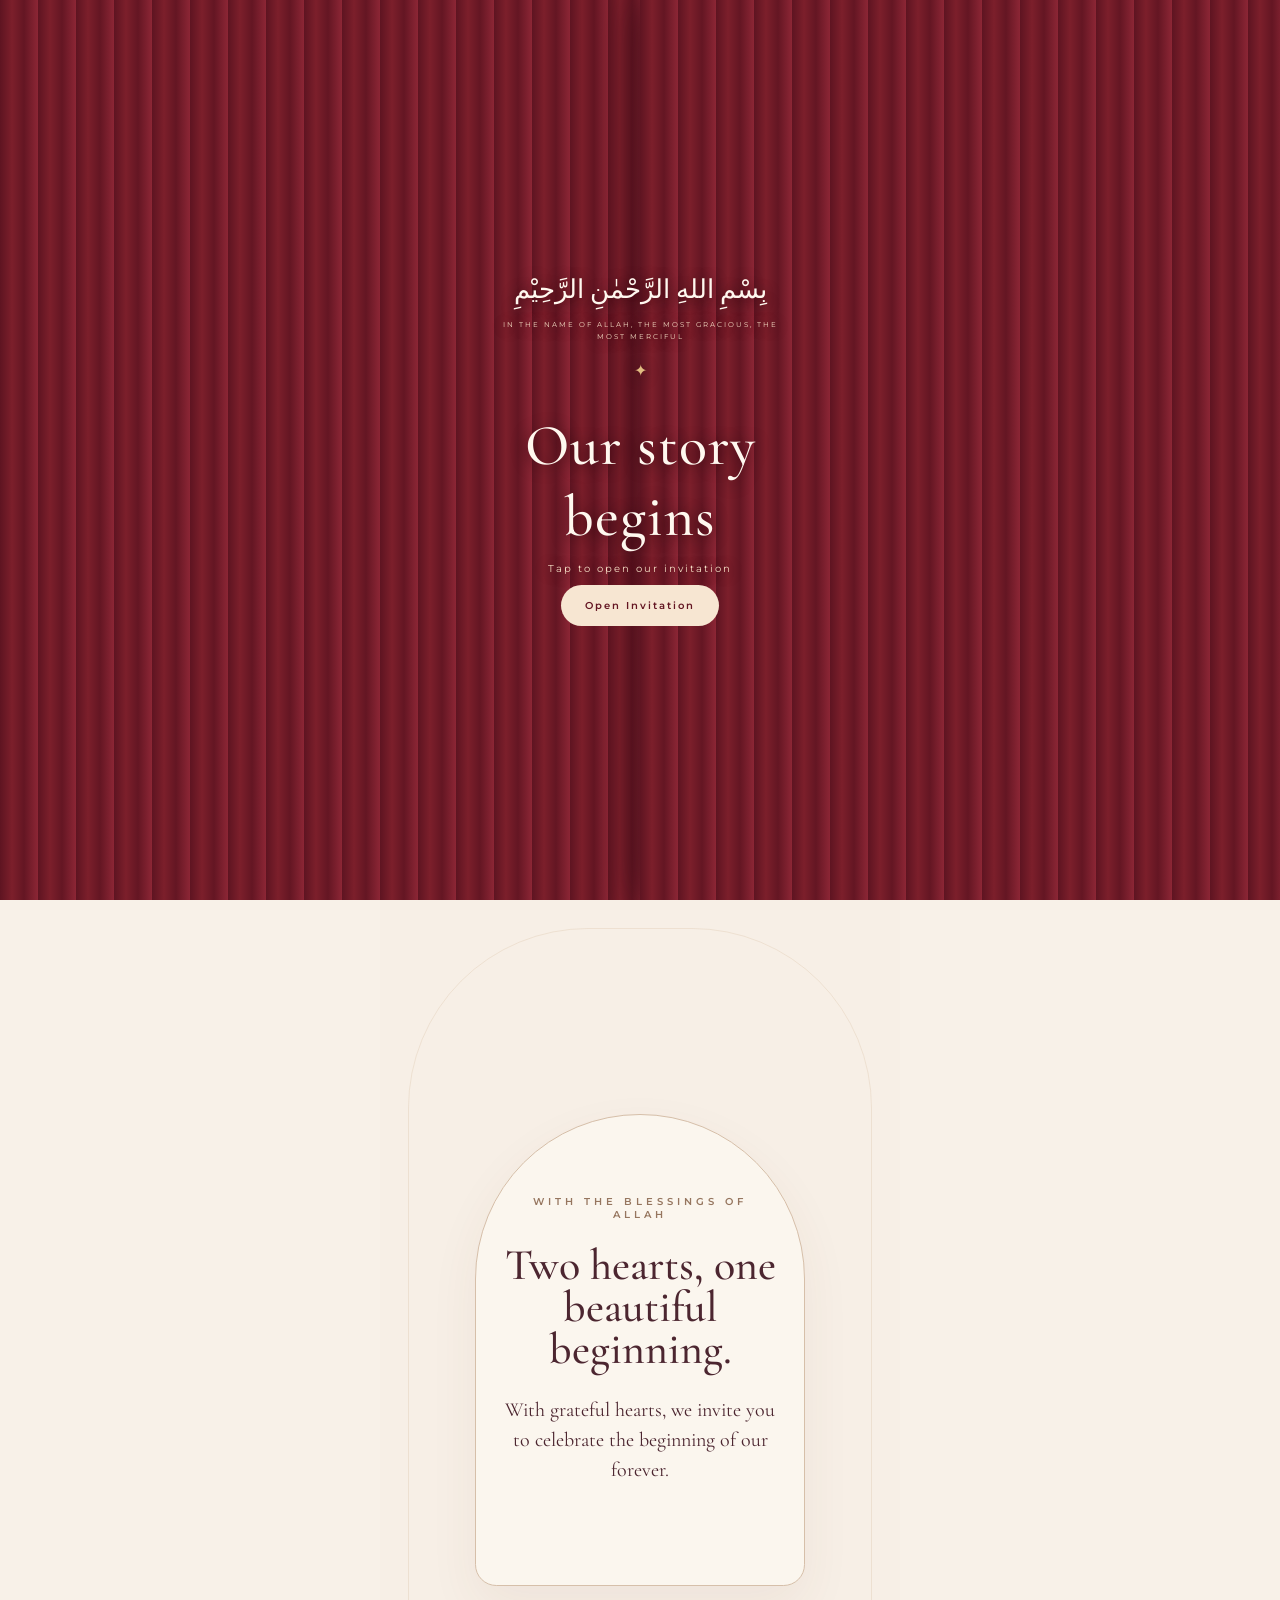
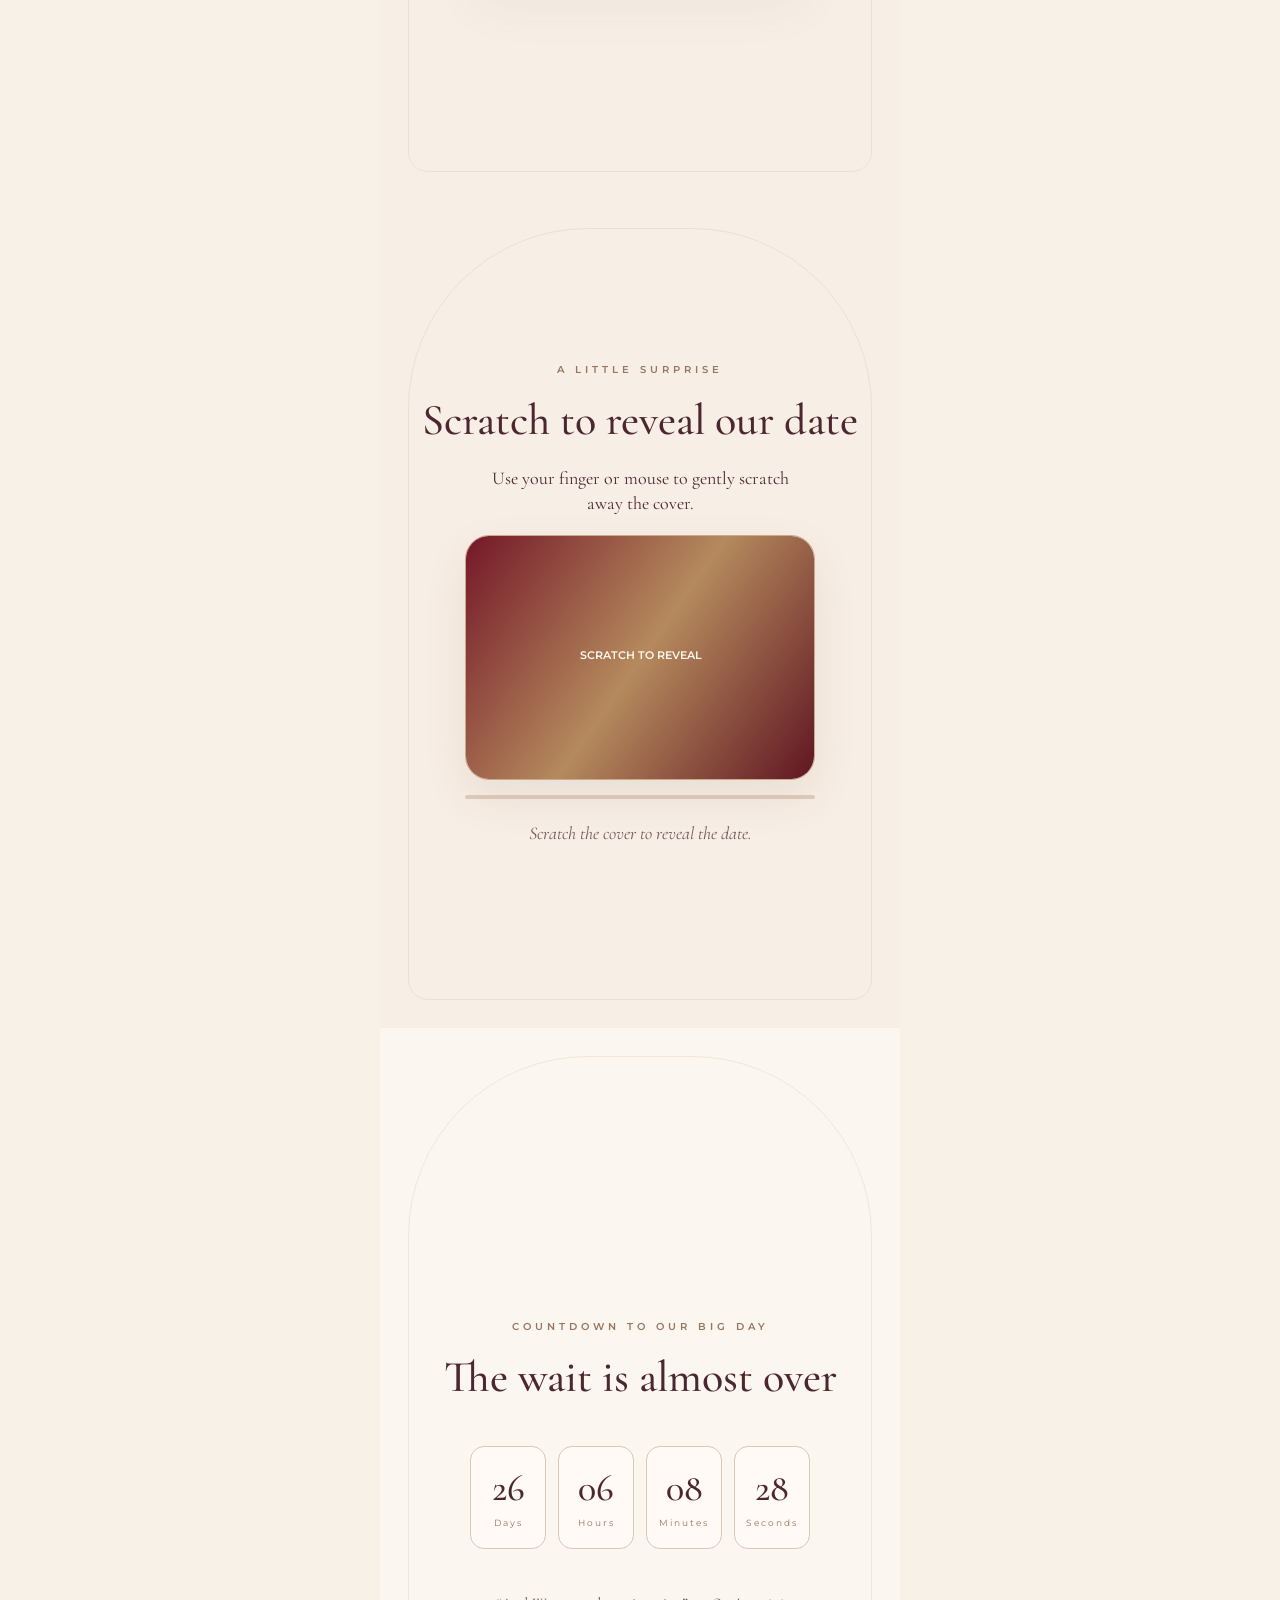
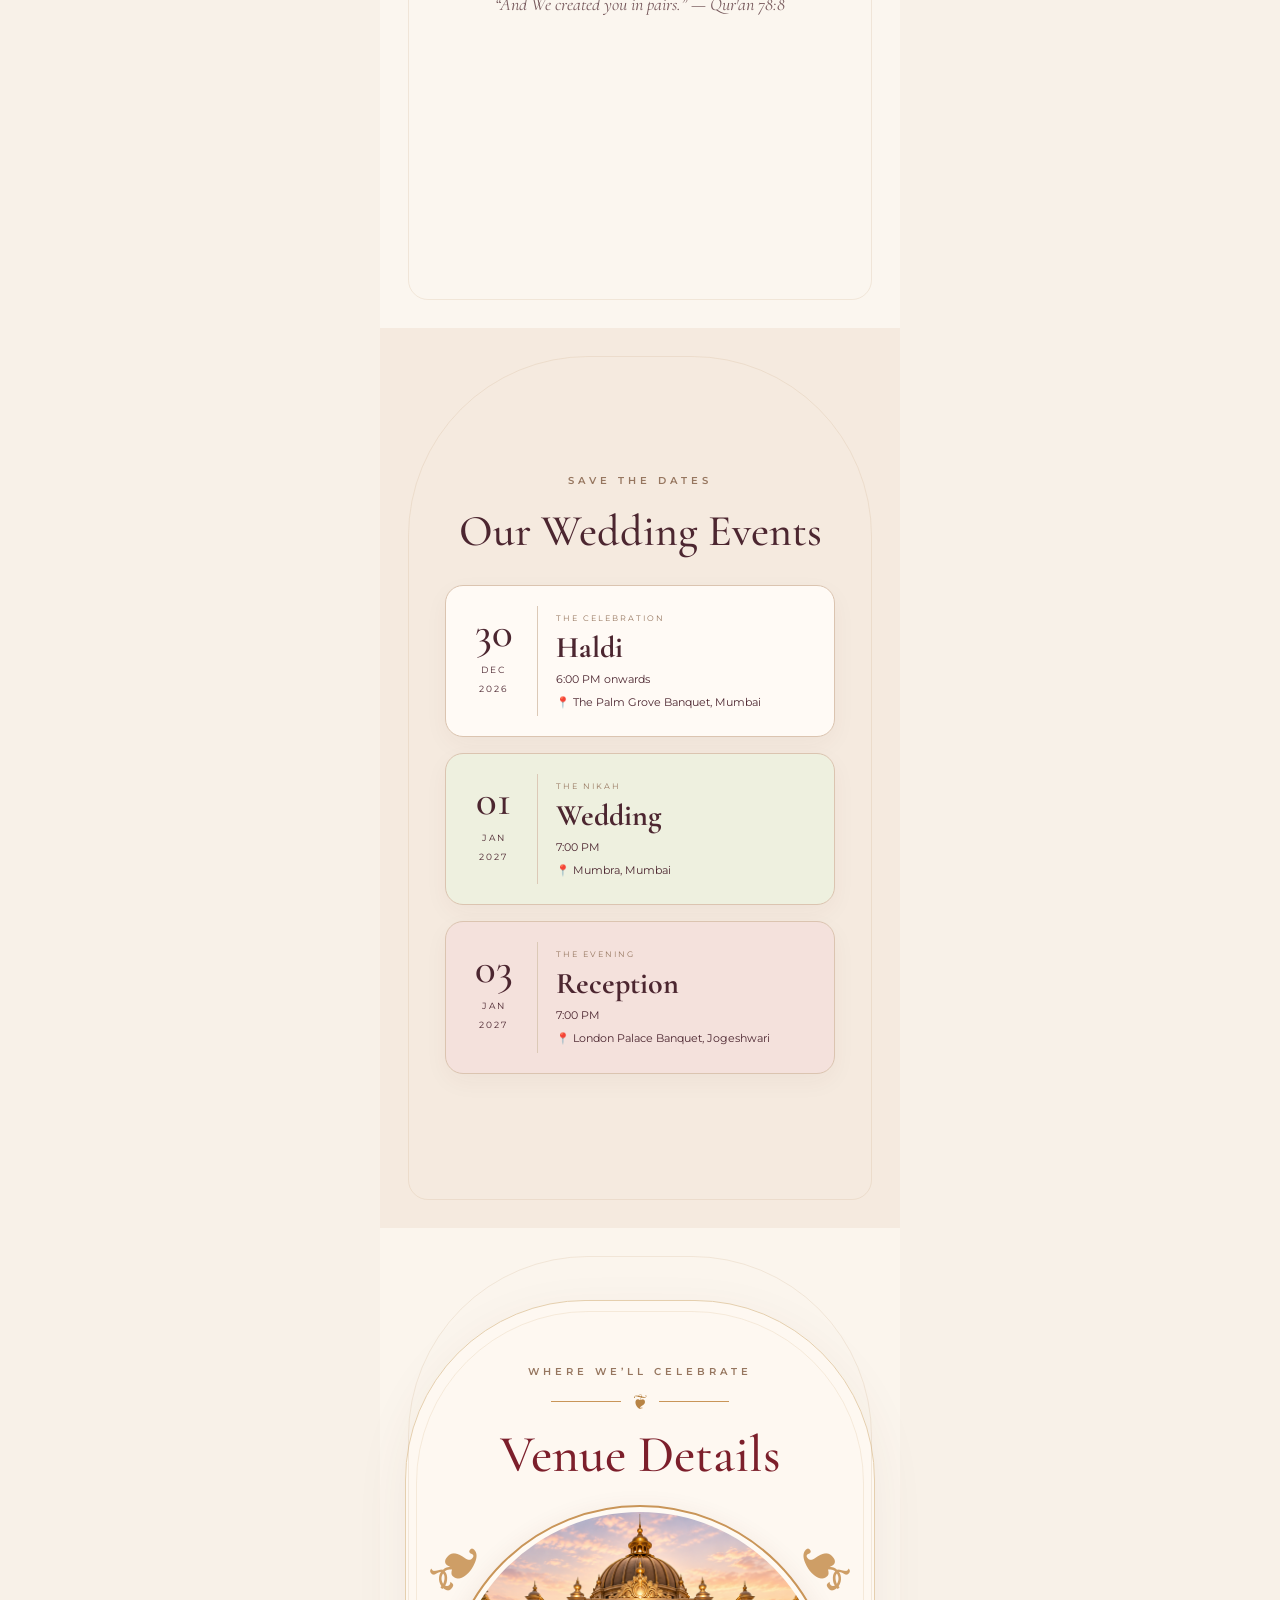
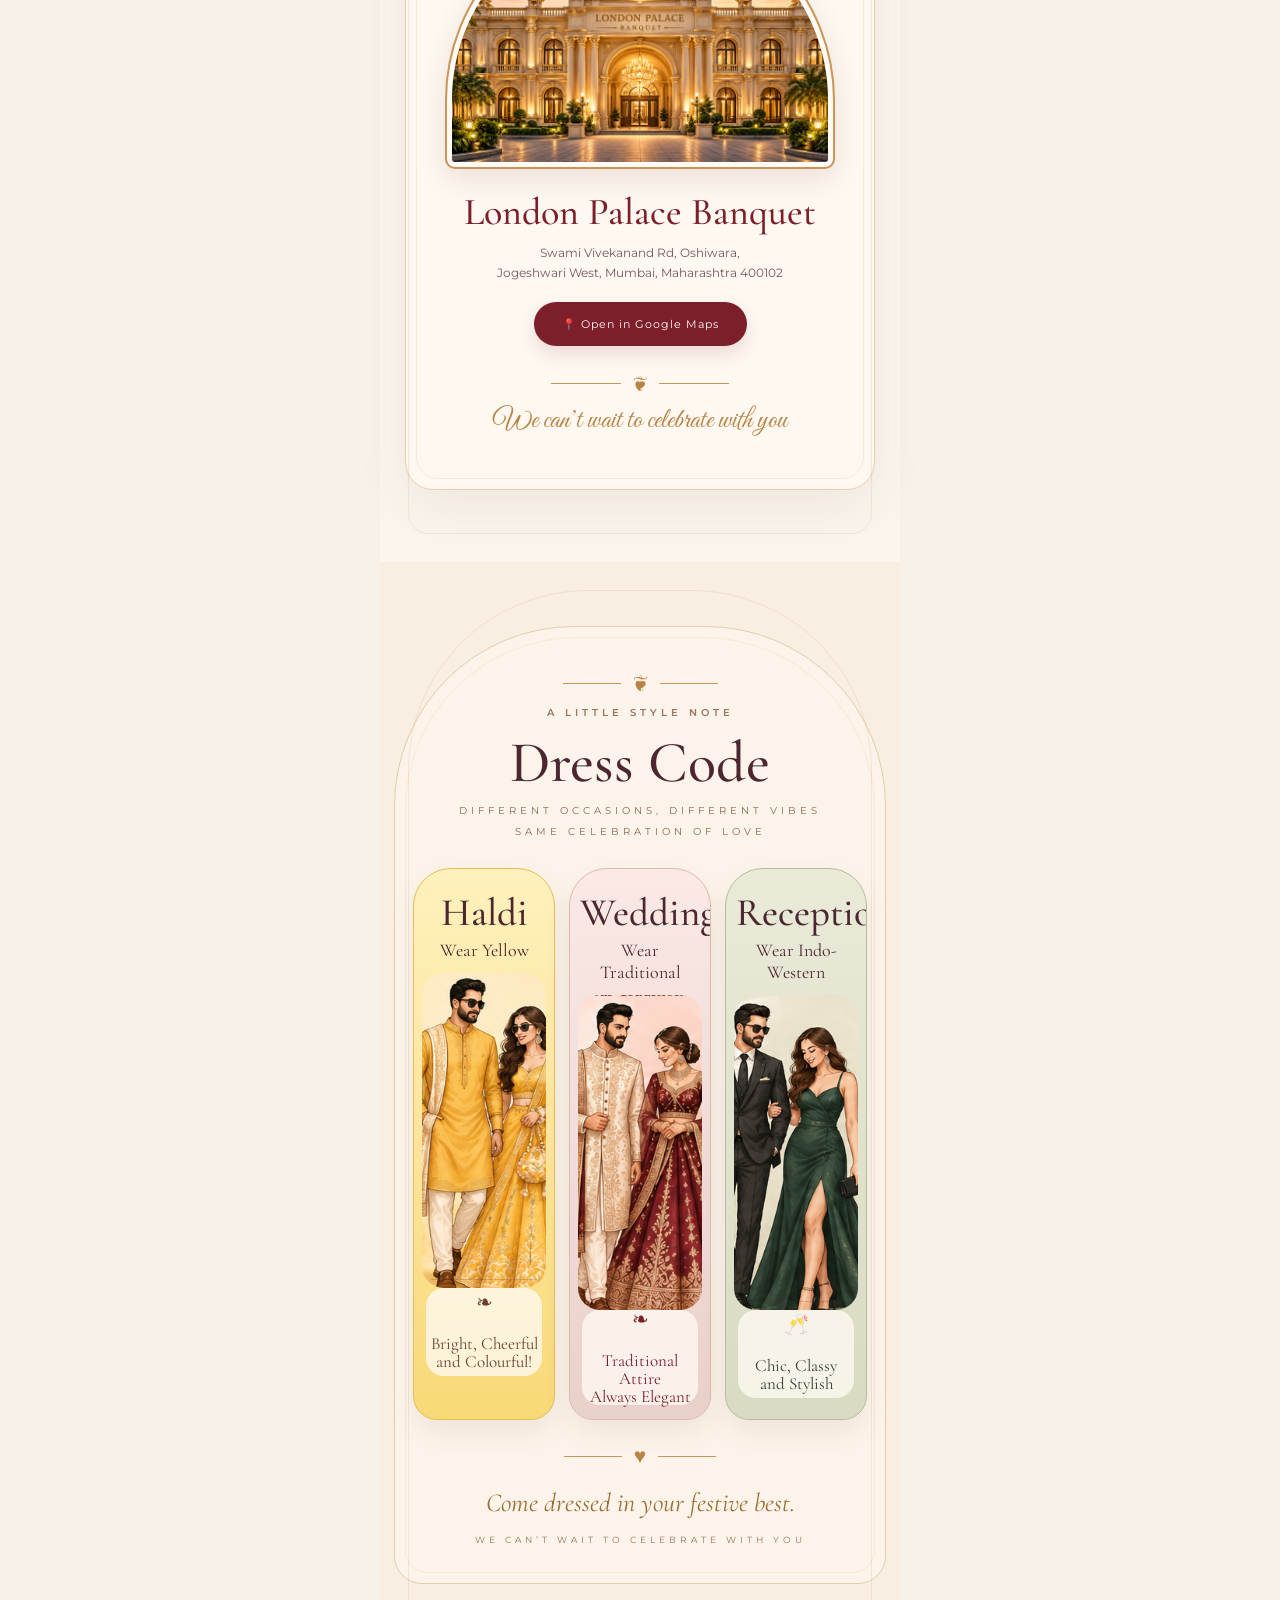
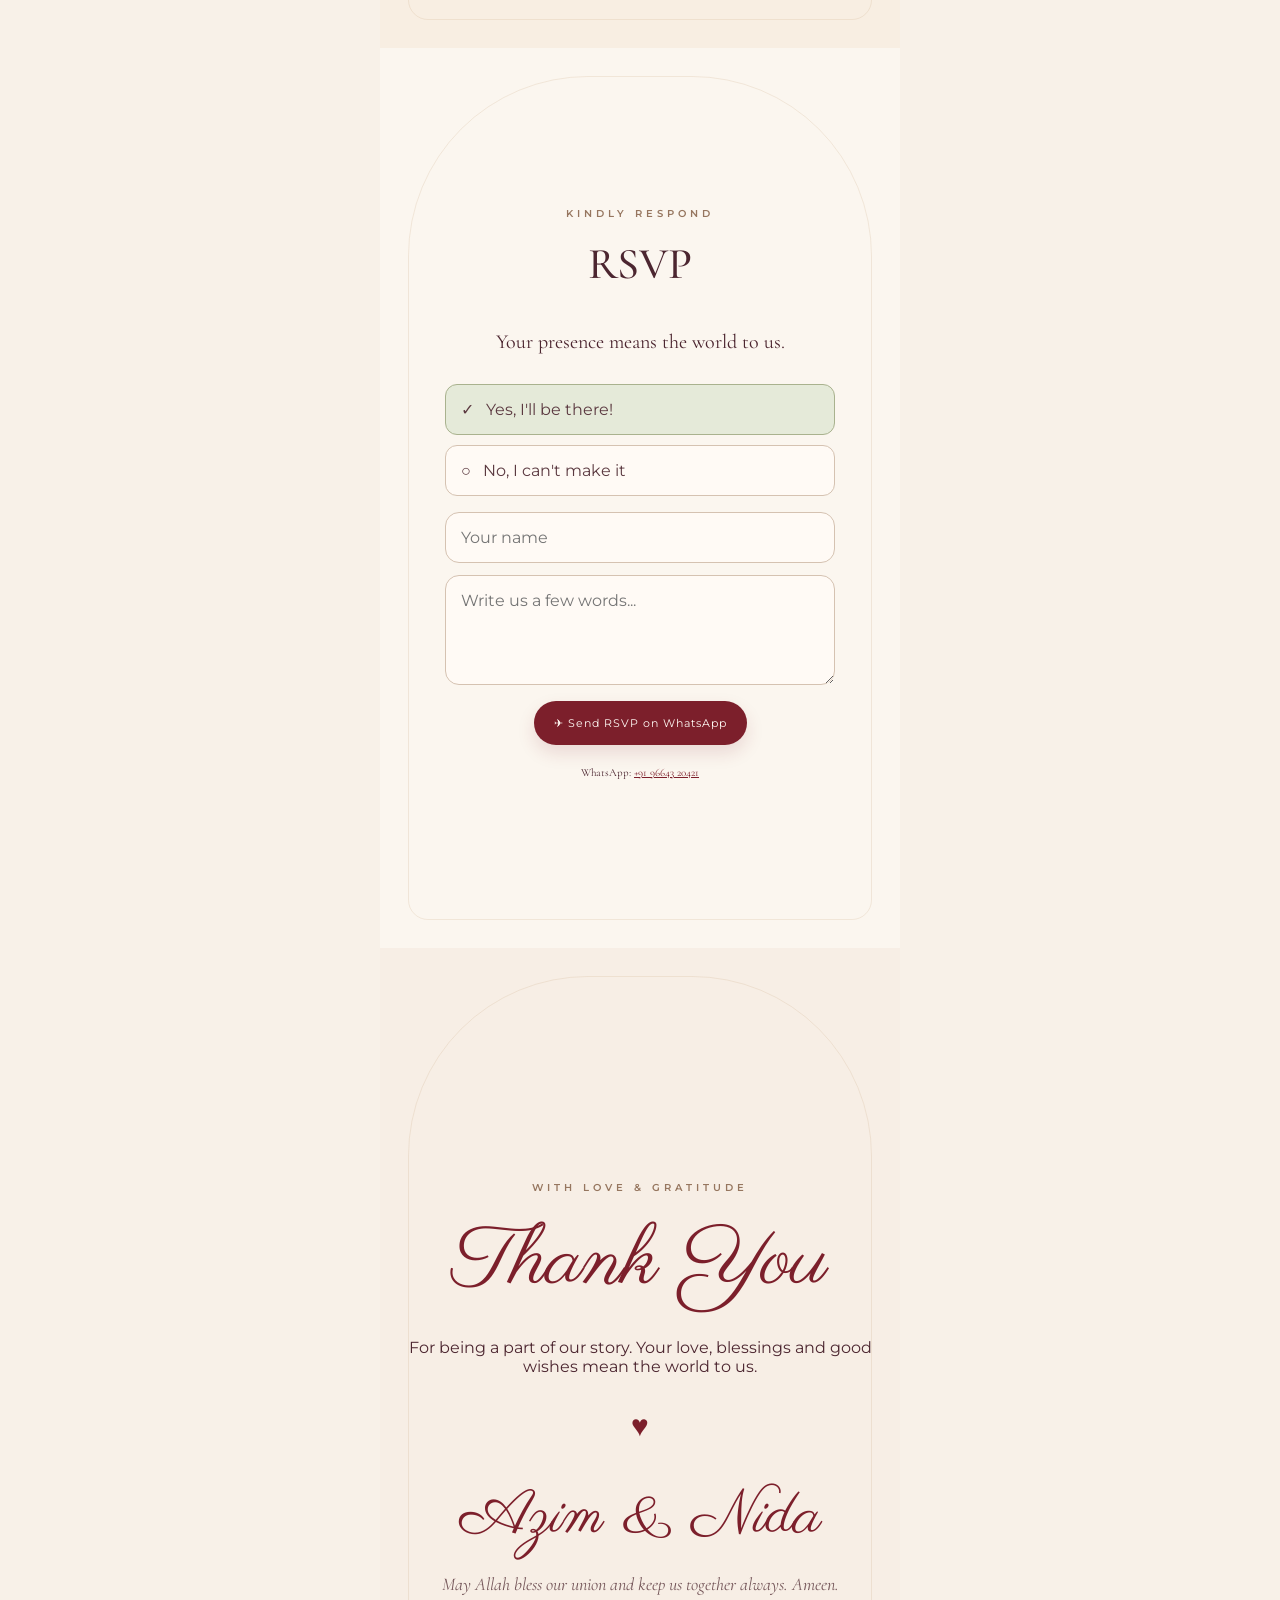
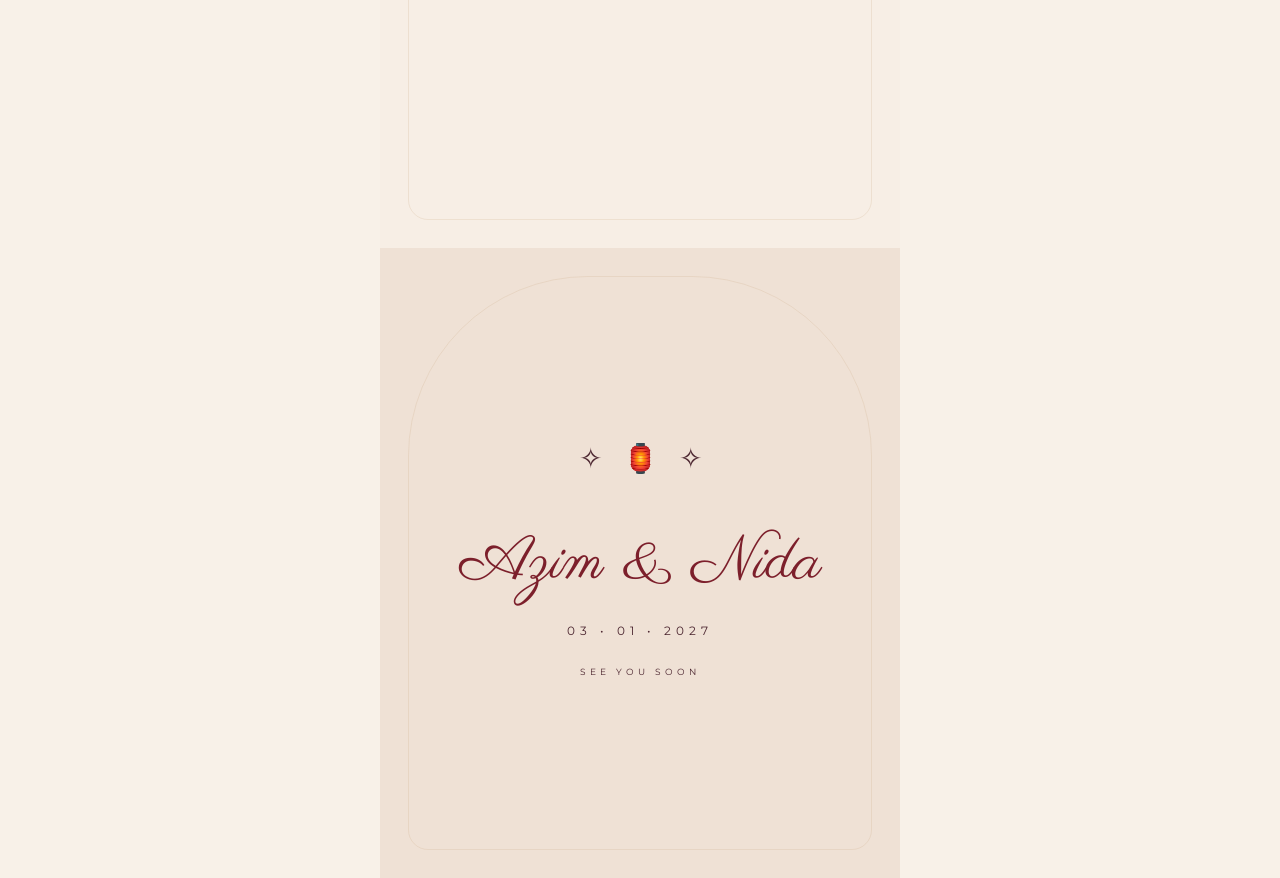
==== commit 42a11744: "Change dress description from 'Western' to 'Indo-Western'" ====
--- a/index.html
+++ b/index.html
@@ -159,7 +159,7 @@
           <article class="dress-card dress-reception">
             <div class="dress-card-head">
               <h4>Reception</h4>
-              <p>Wear Western</p>
+              <p>Wear Indo-Western</p>
             </div>
             <div class="dress-art">
               <img src="images/dress-reception.png" alt="Reception western outfit inspiration">
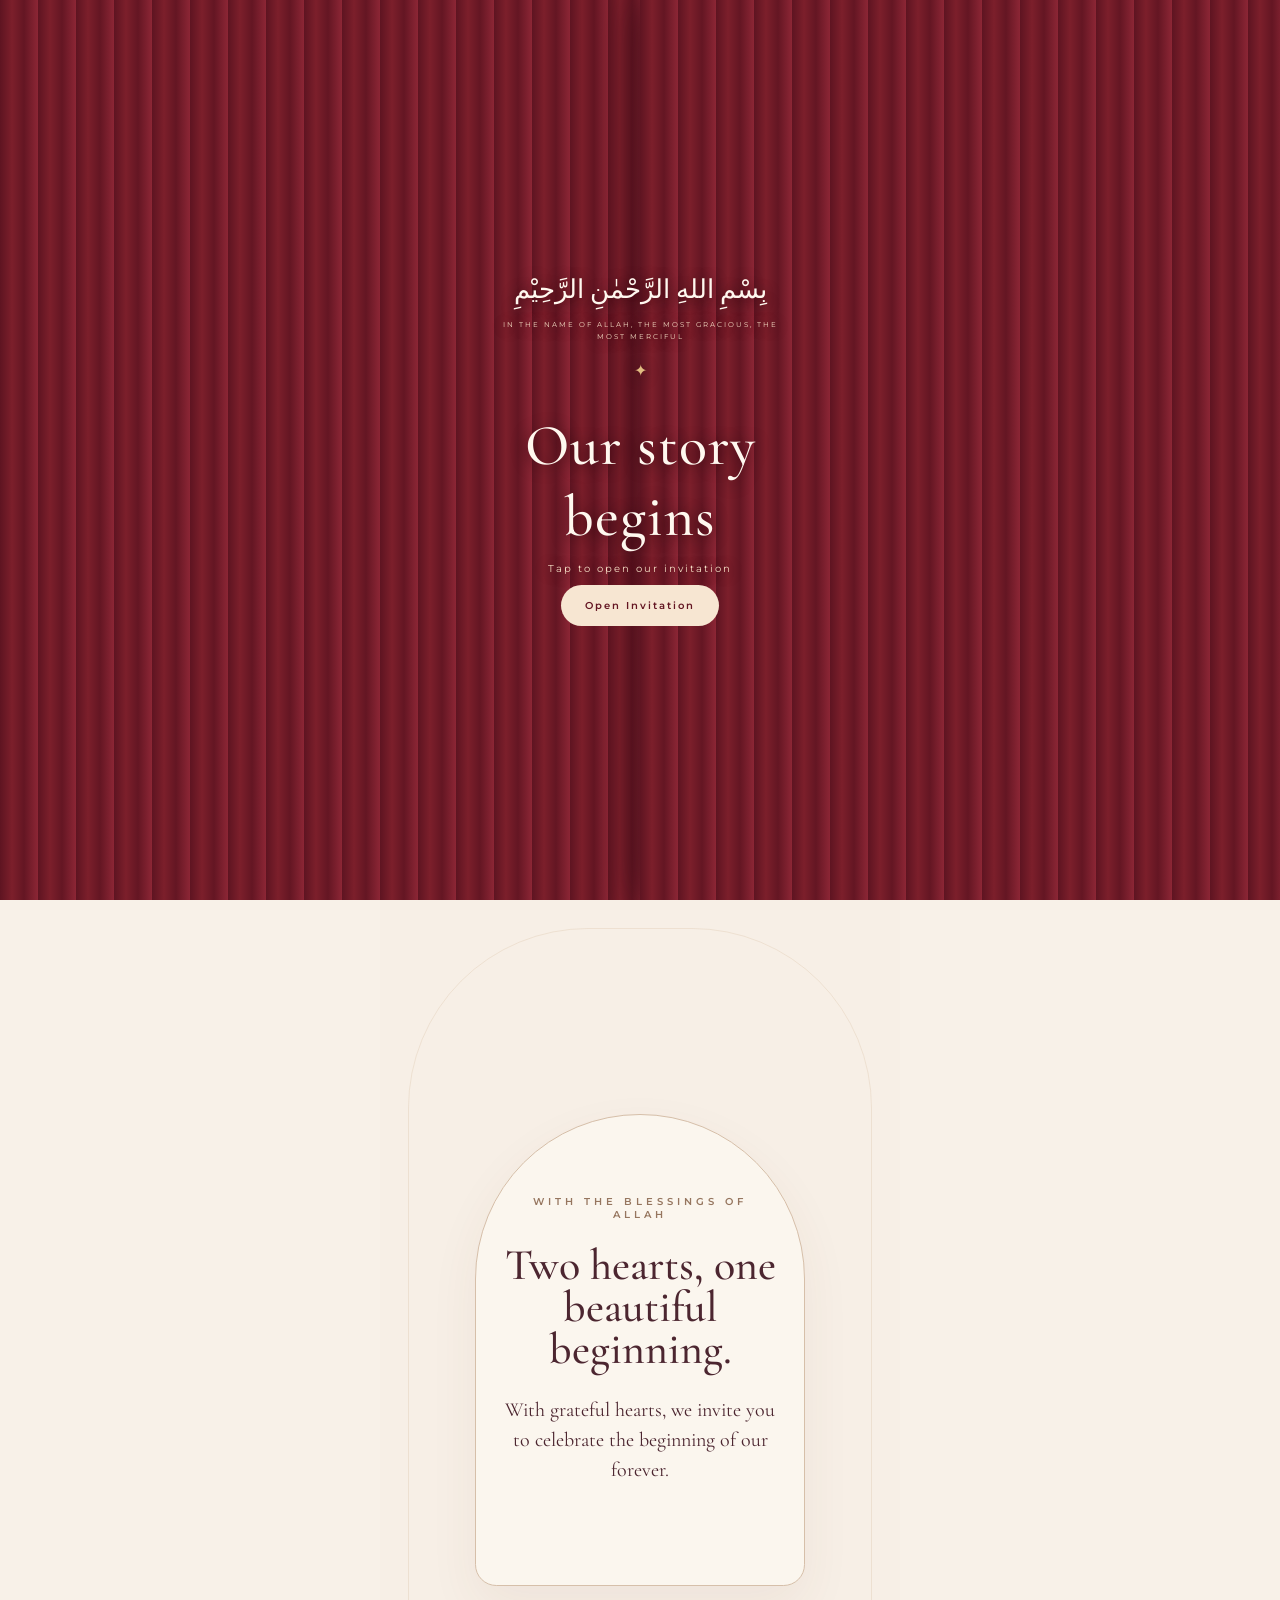
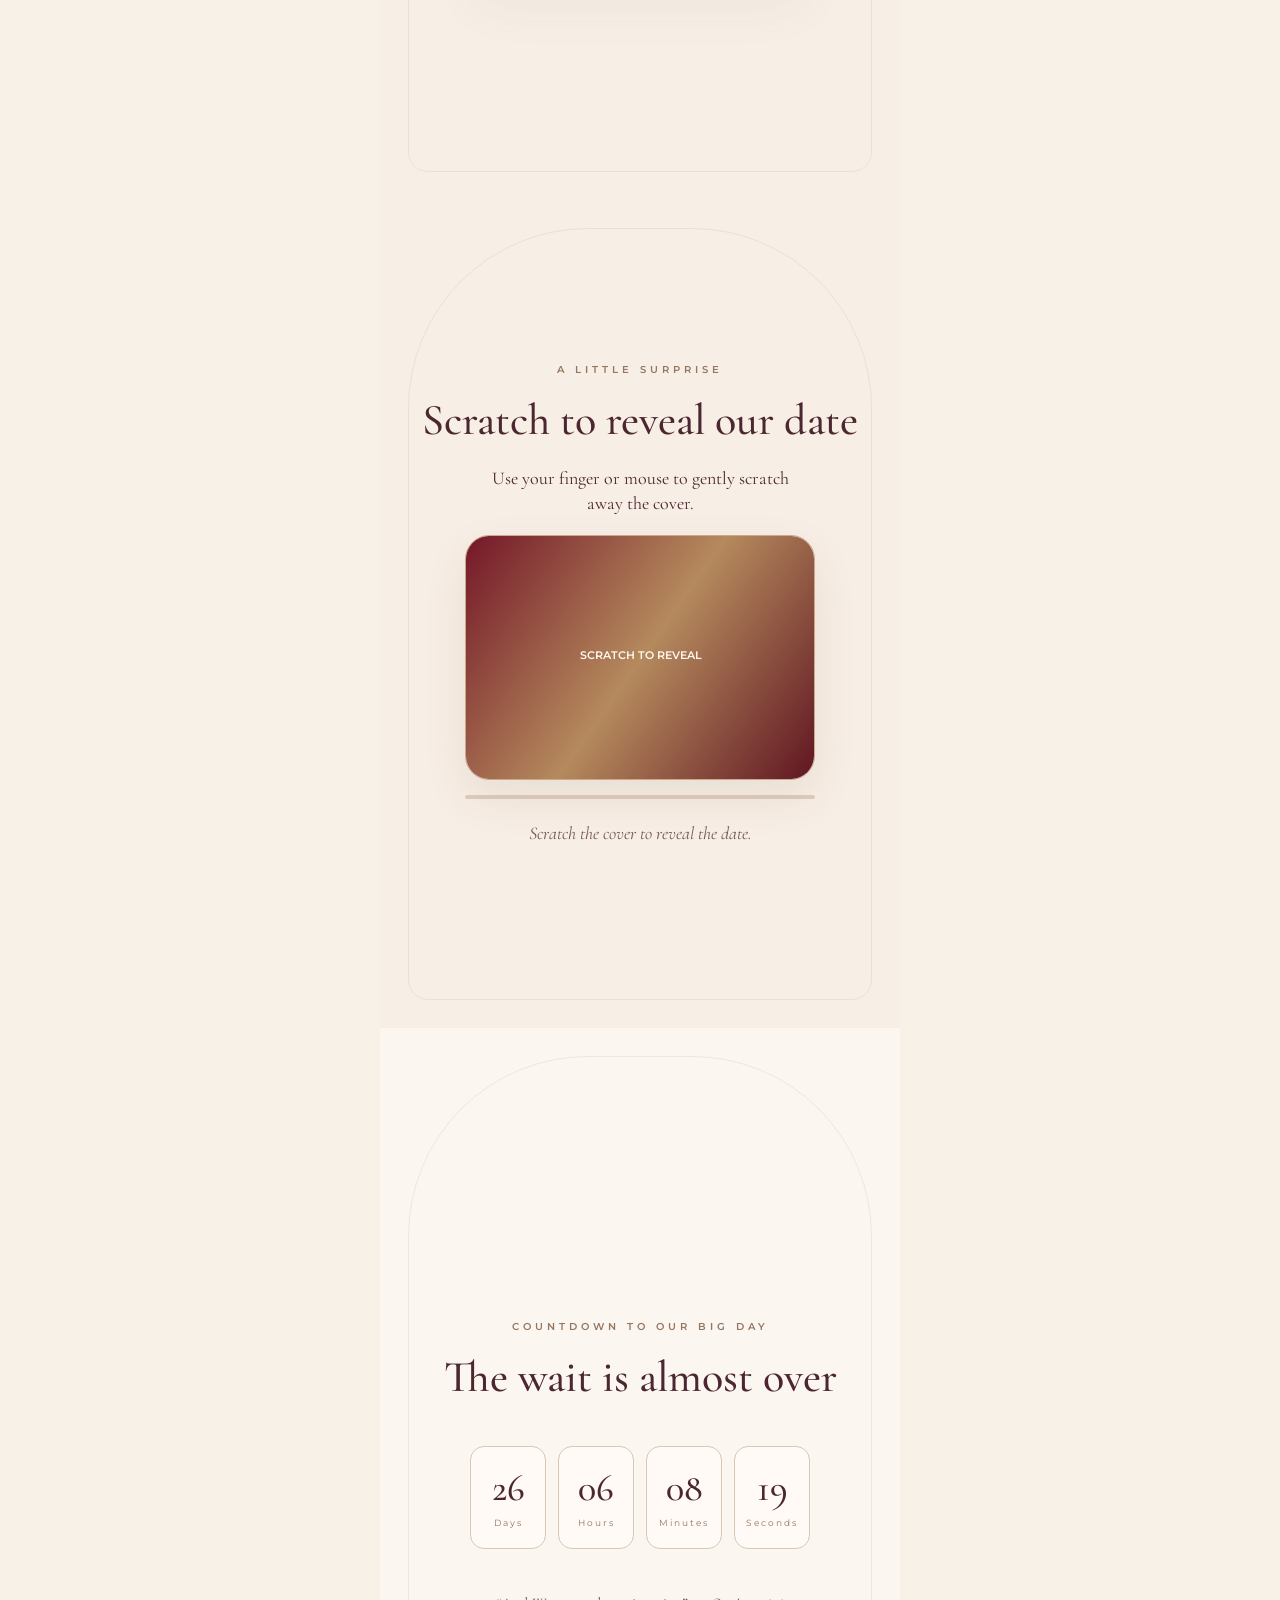
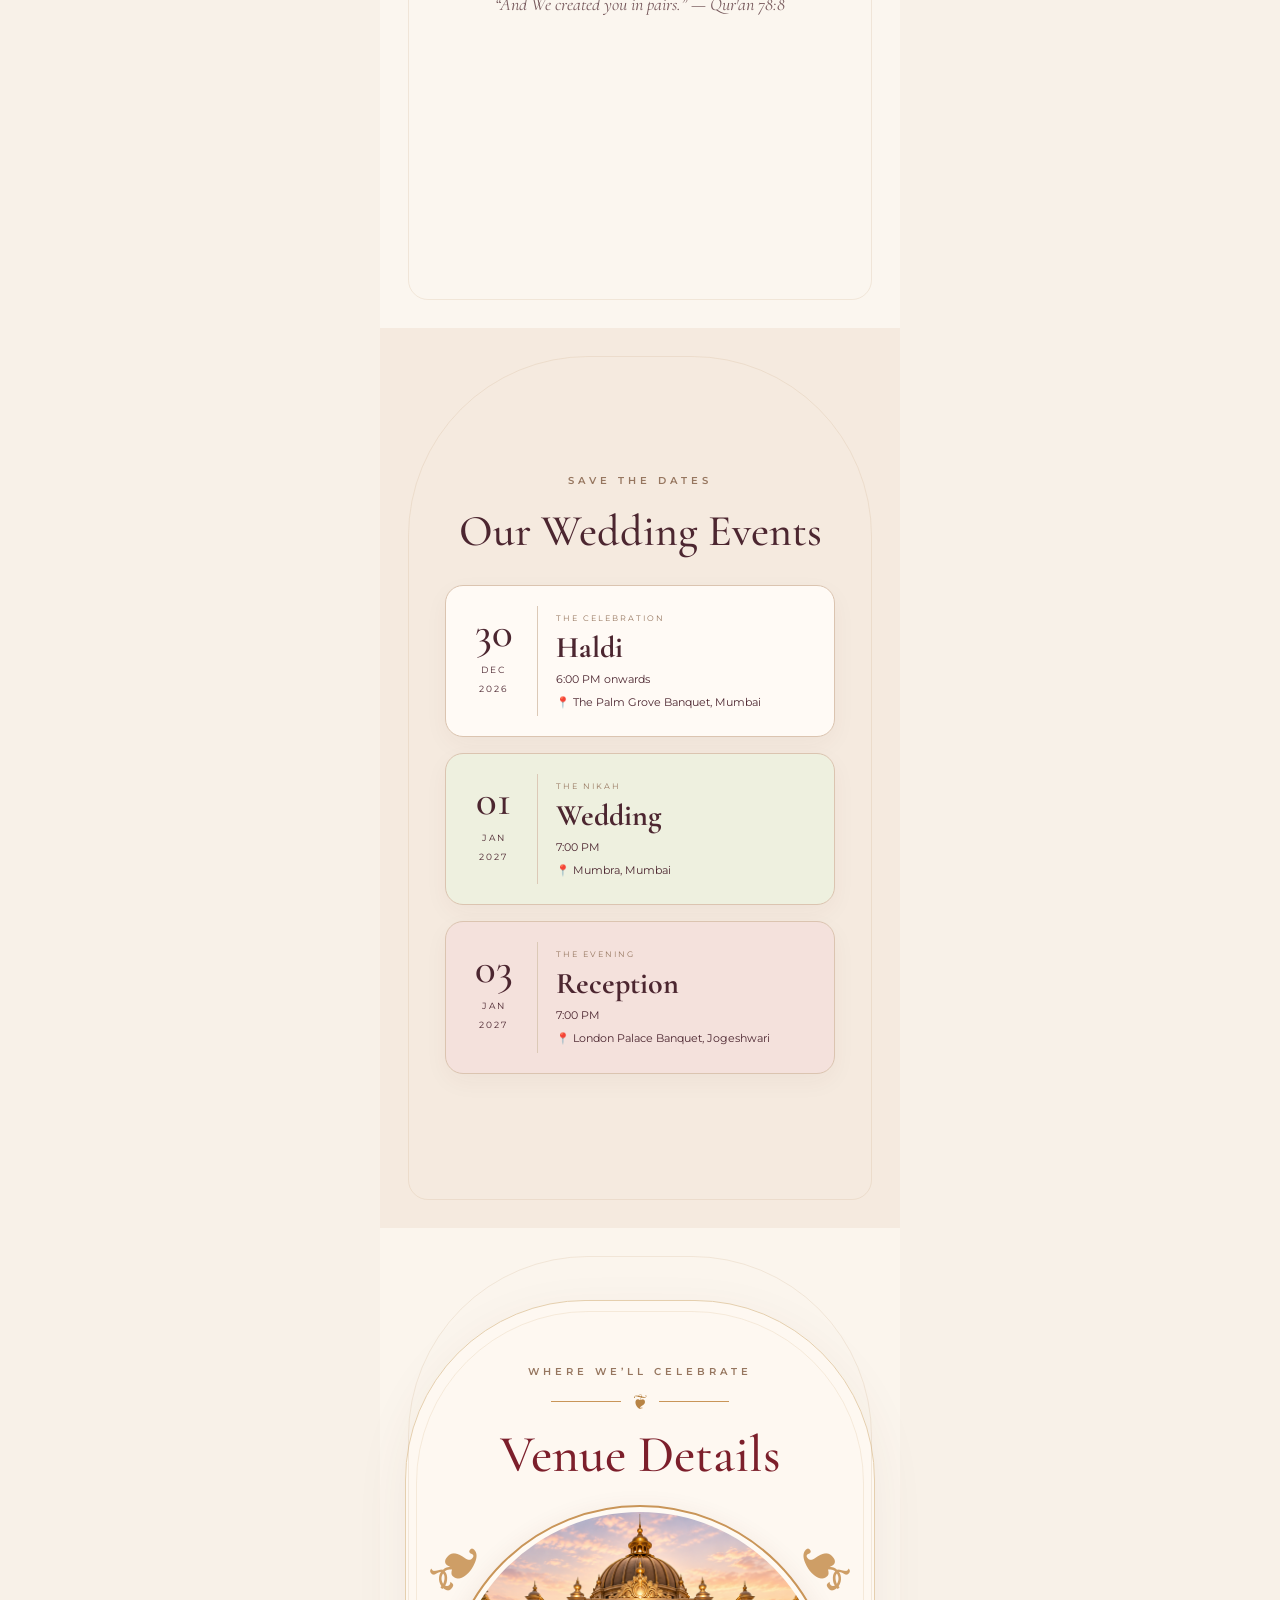
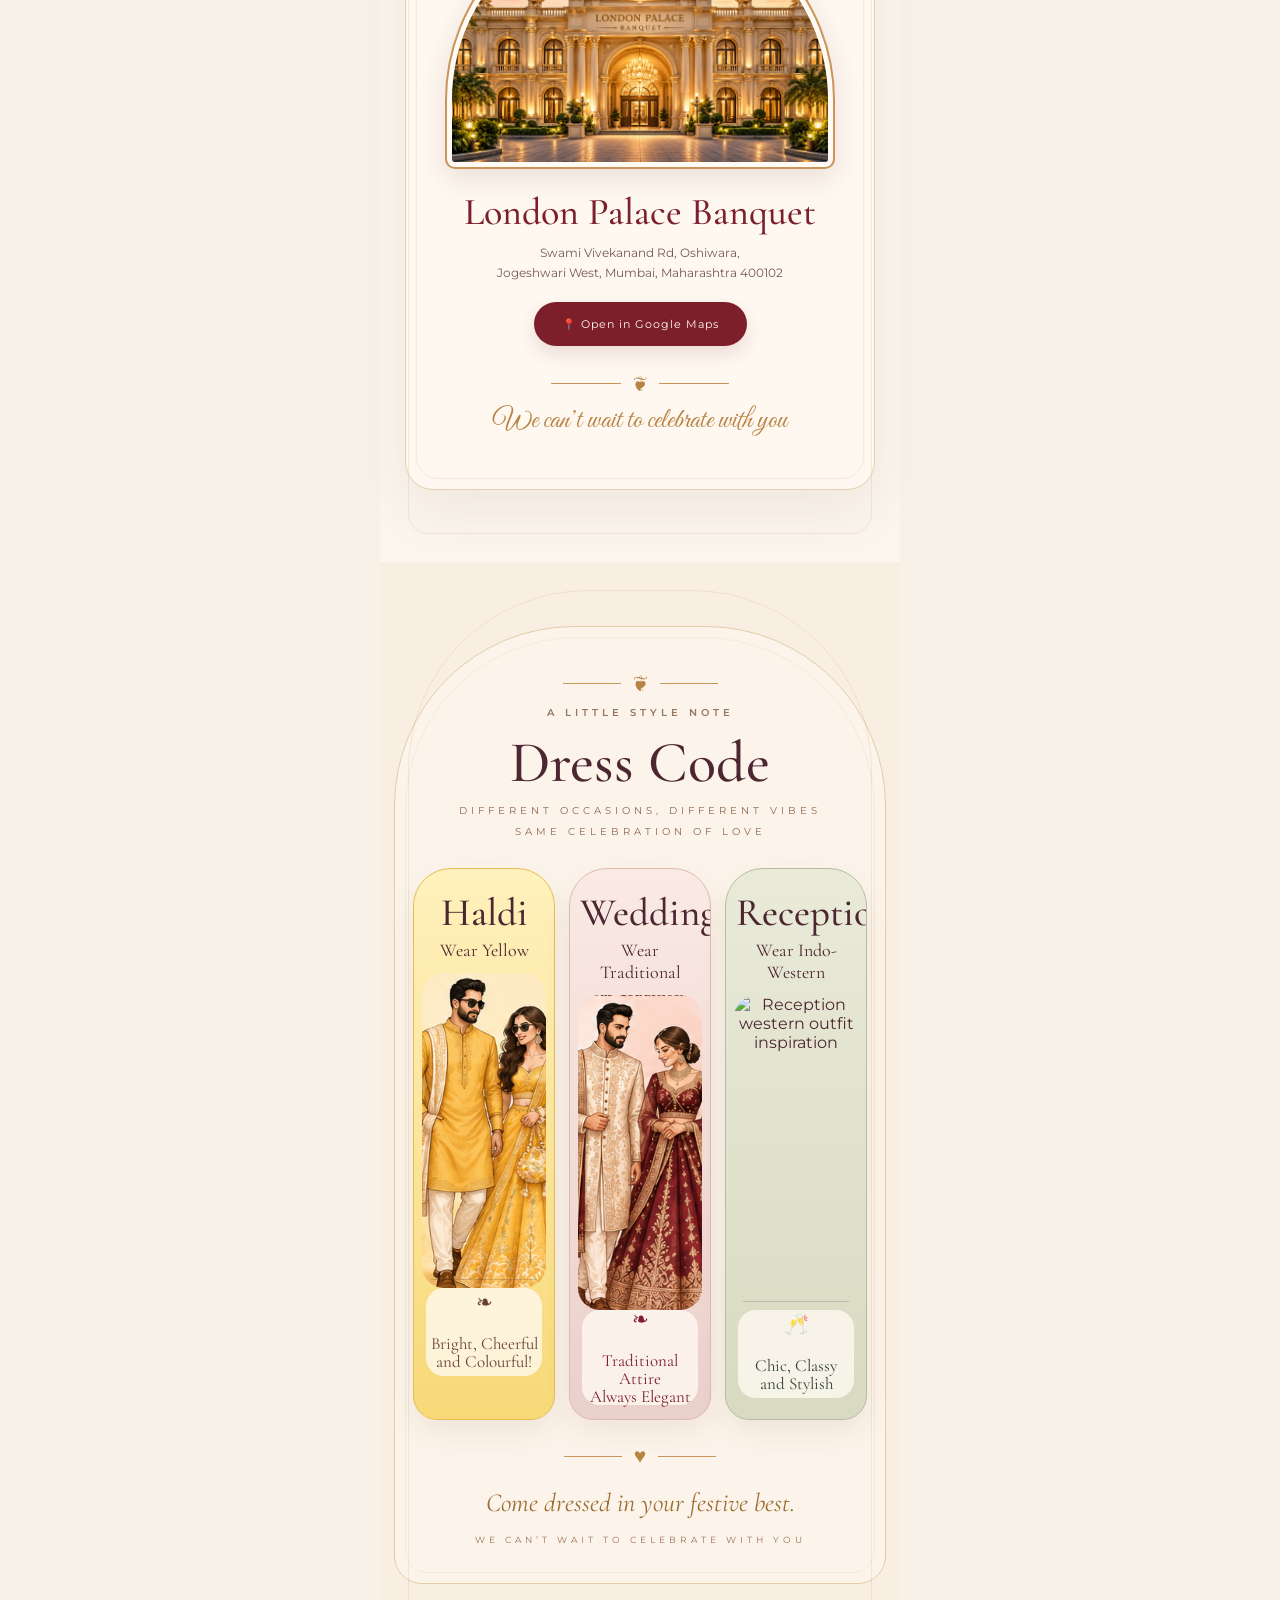
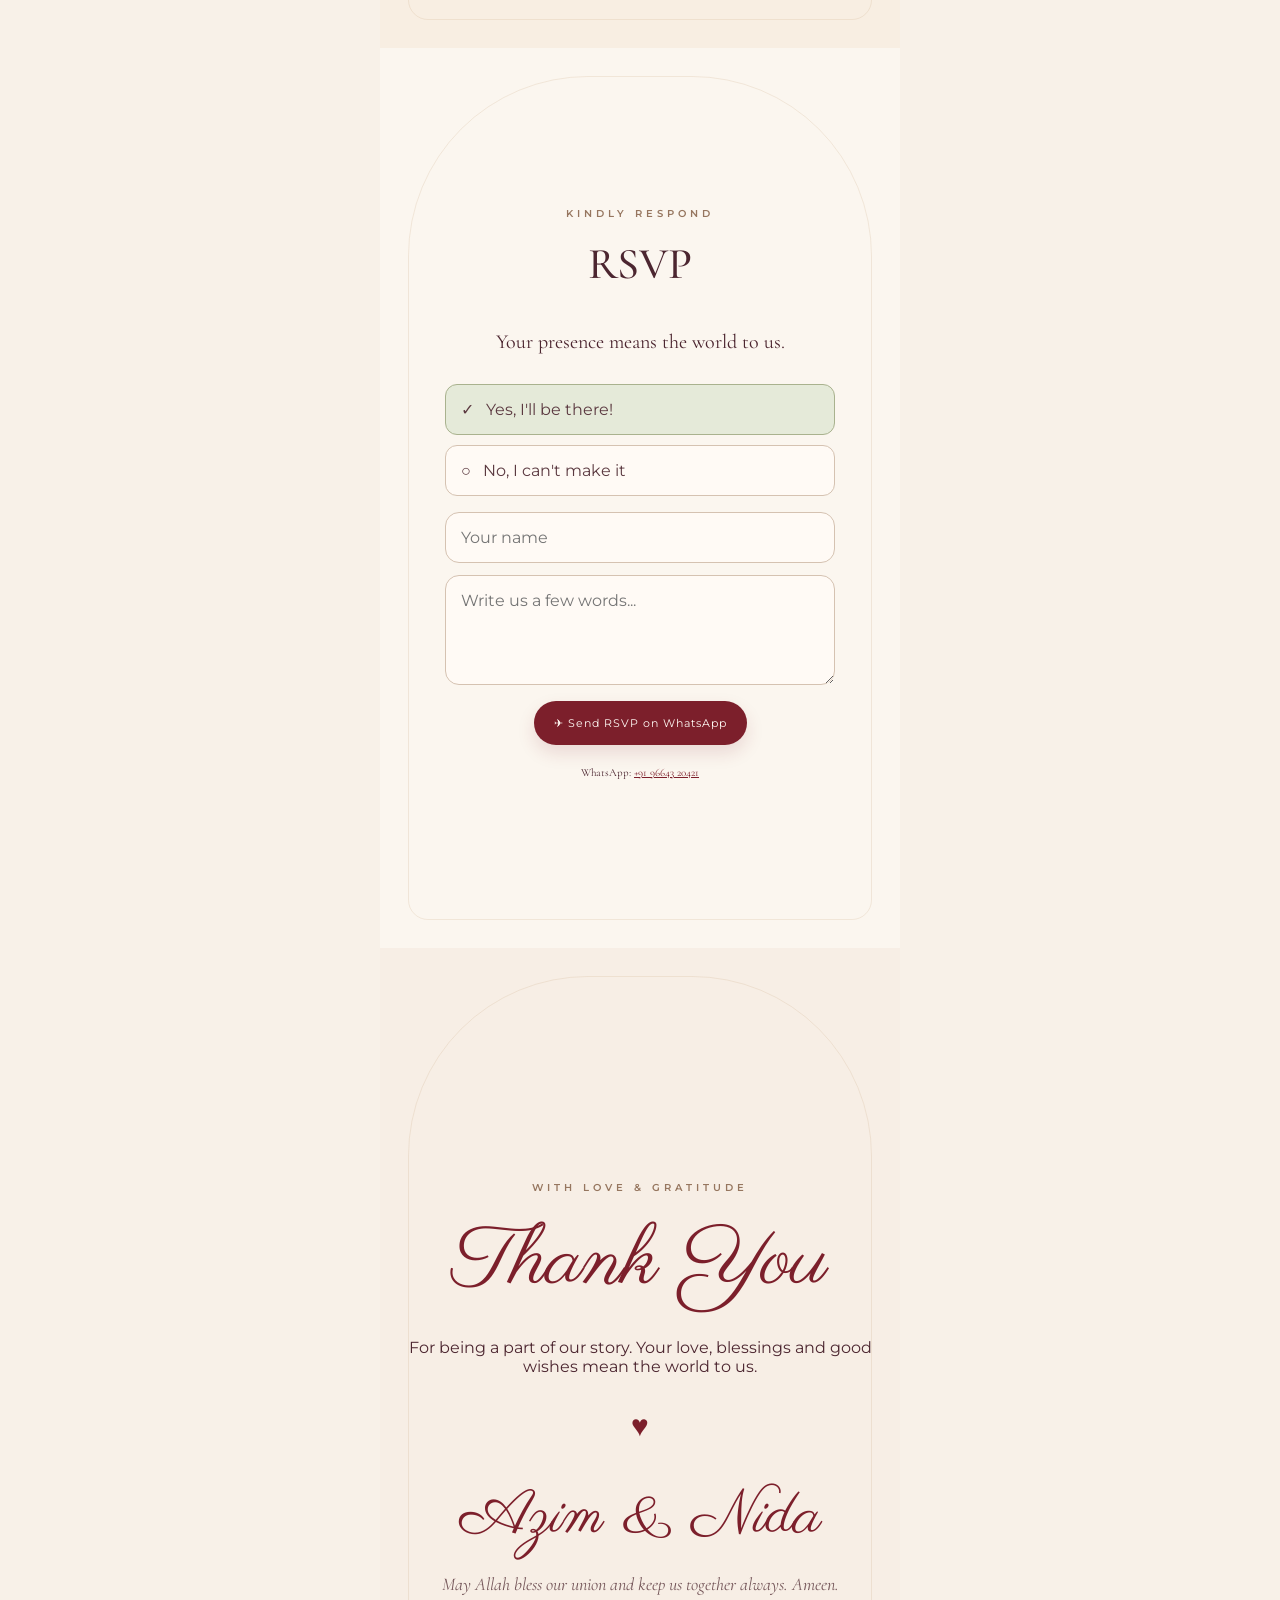
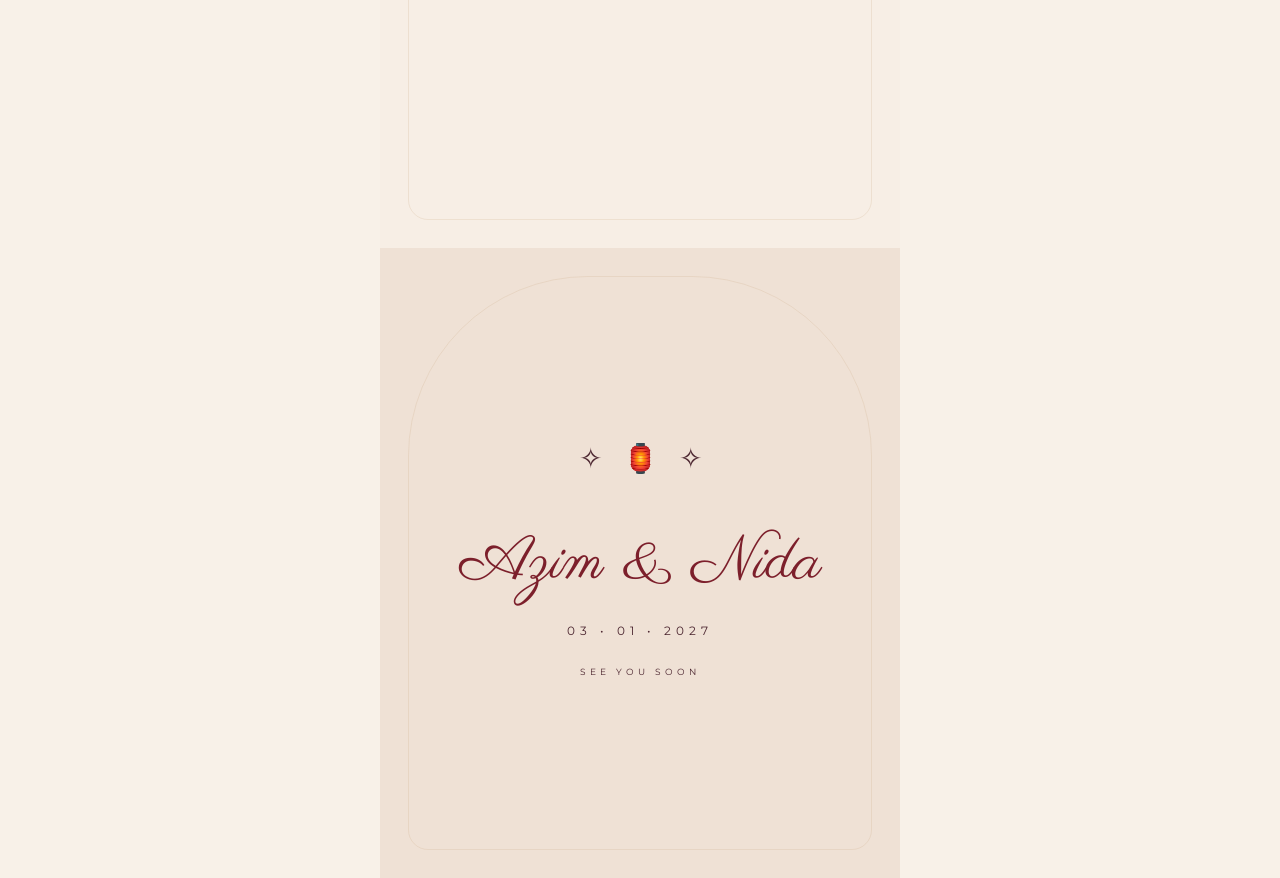
==== commit fdf56893: "Change reception dress image format from PNG to JPEG" ====
--- a/index.html
+++ b/index.html
@@ -162,7 +162,7 @@
               <p>Wear Indo-Western</p>
             </div>
             <div class="dress-art">
-              <img src="images/dress-reception.png" alt="Reception western outfit inspiration">
+              <img src="images/dress-reception.jpeg" alt="Reception western outfit inspiration">
             </div>
             <div class="dress-card-note"><span>🥂</span><br>Chic, Classy<br>and Stylish</div>
           </article>
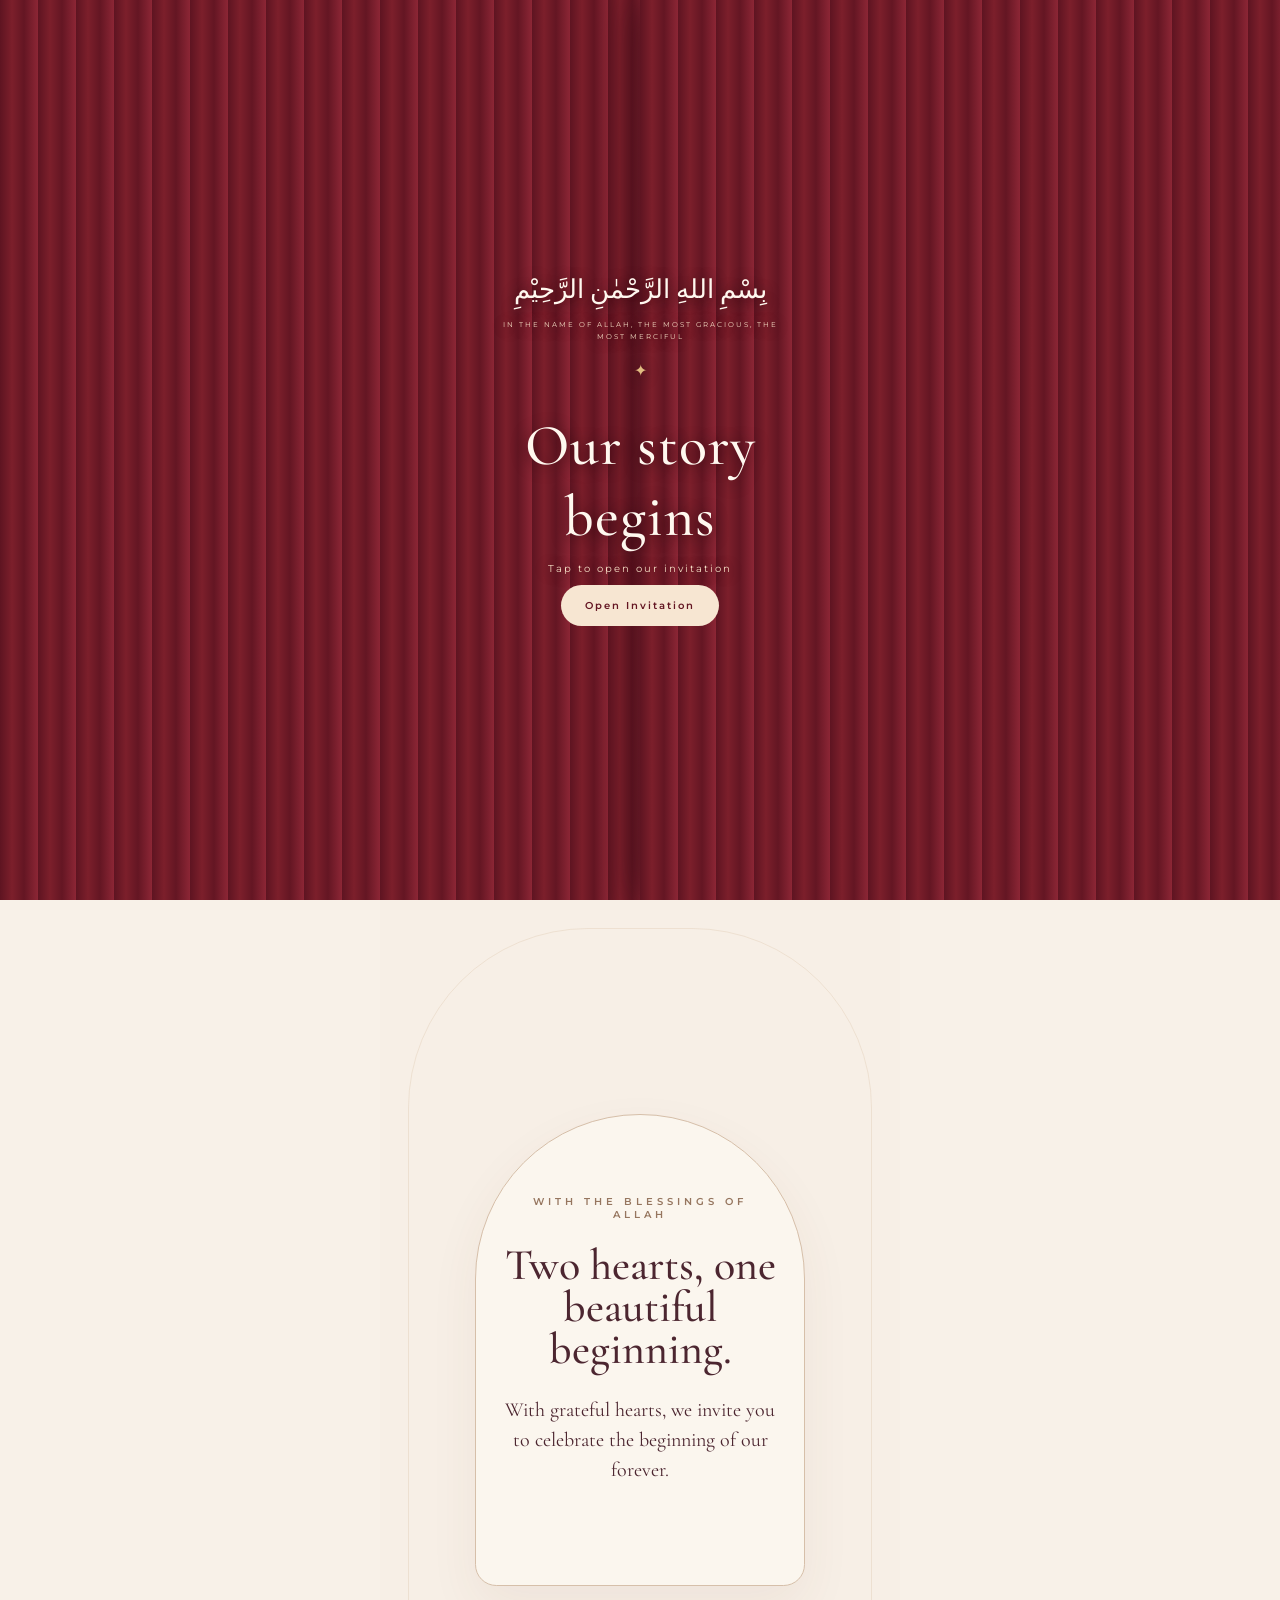
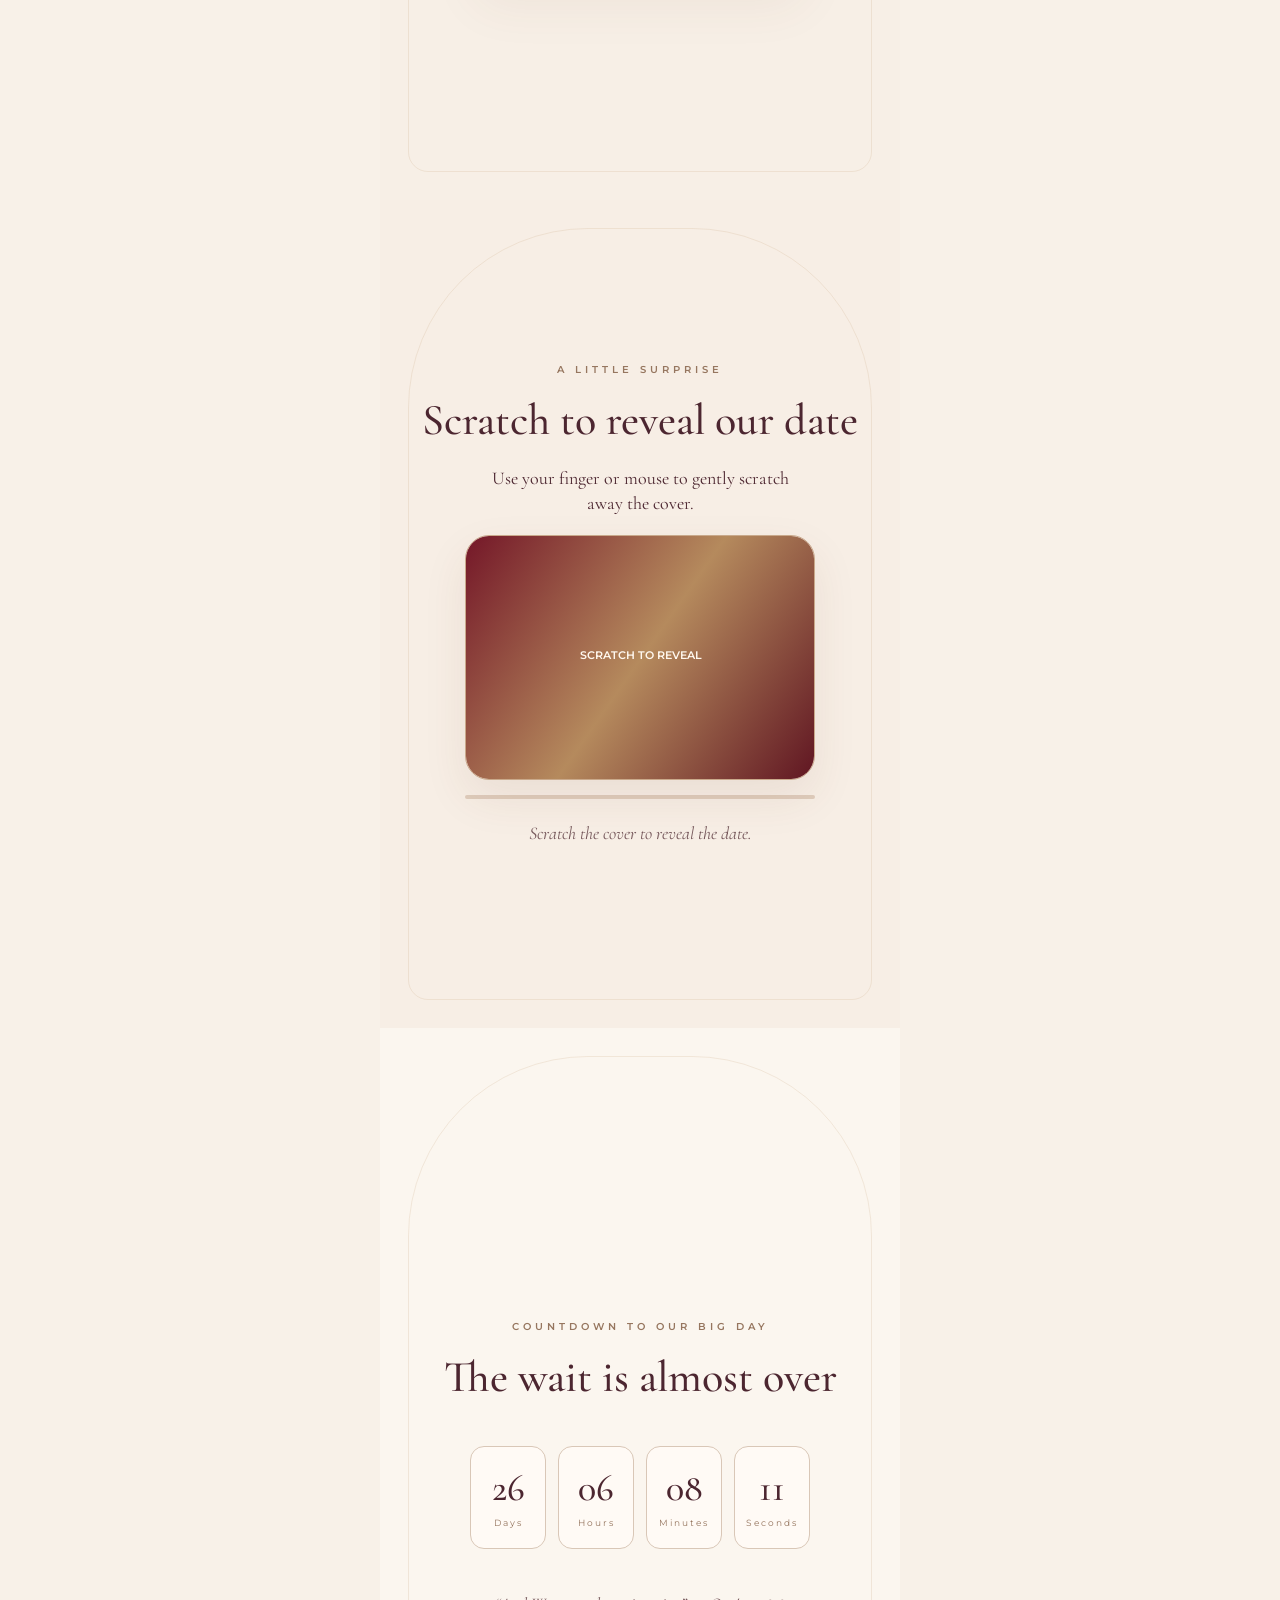
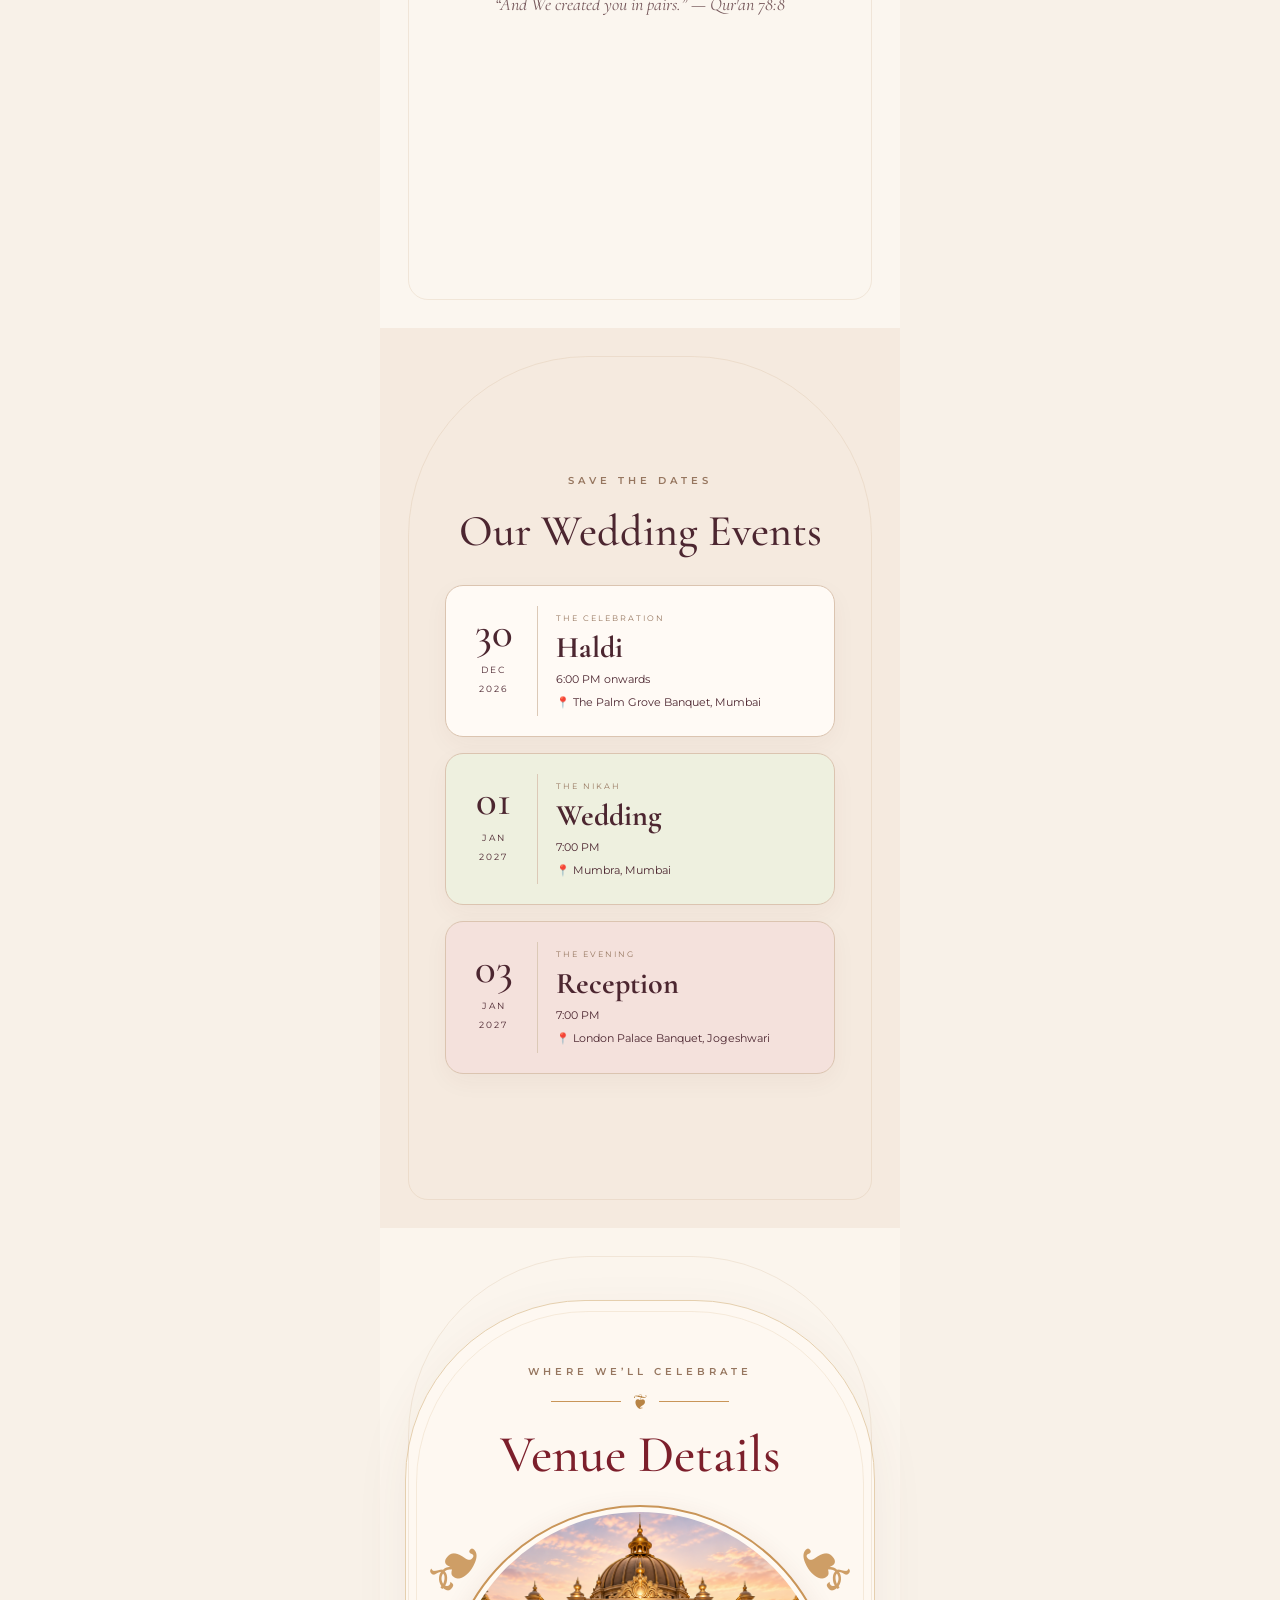
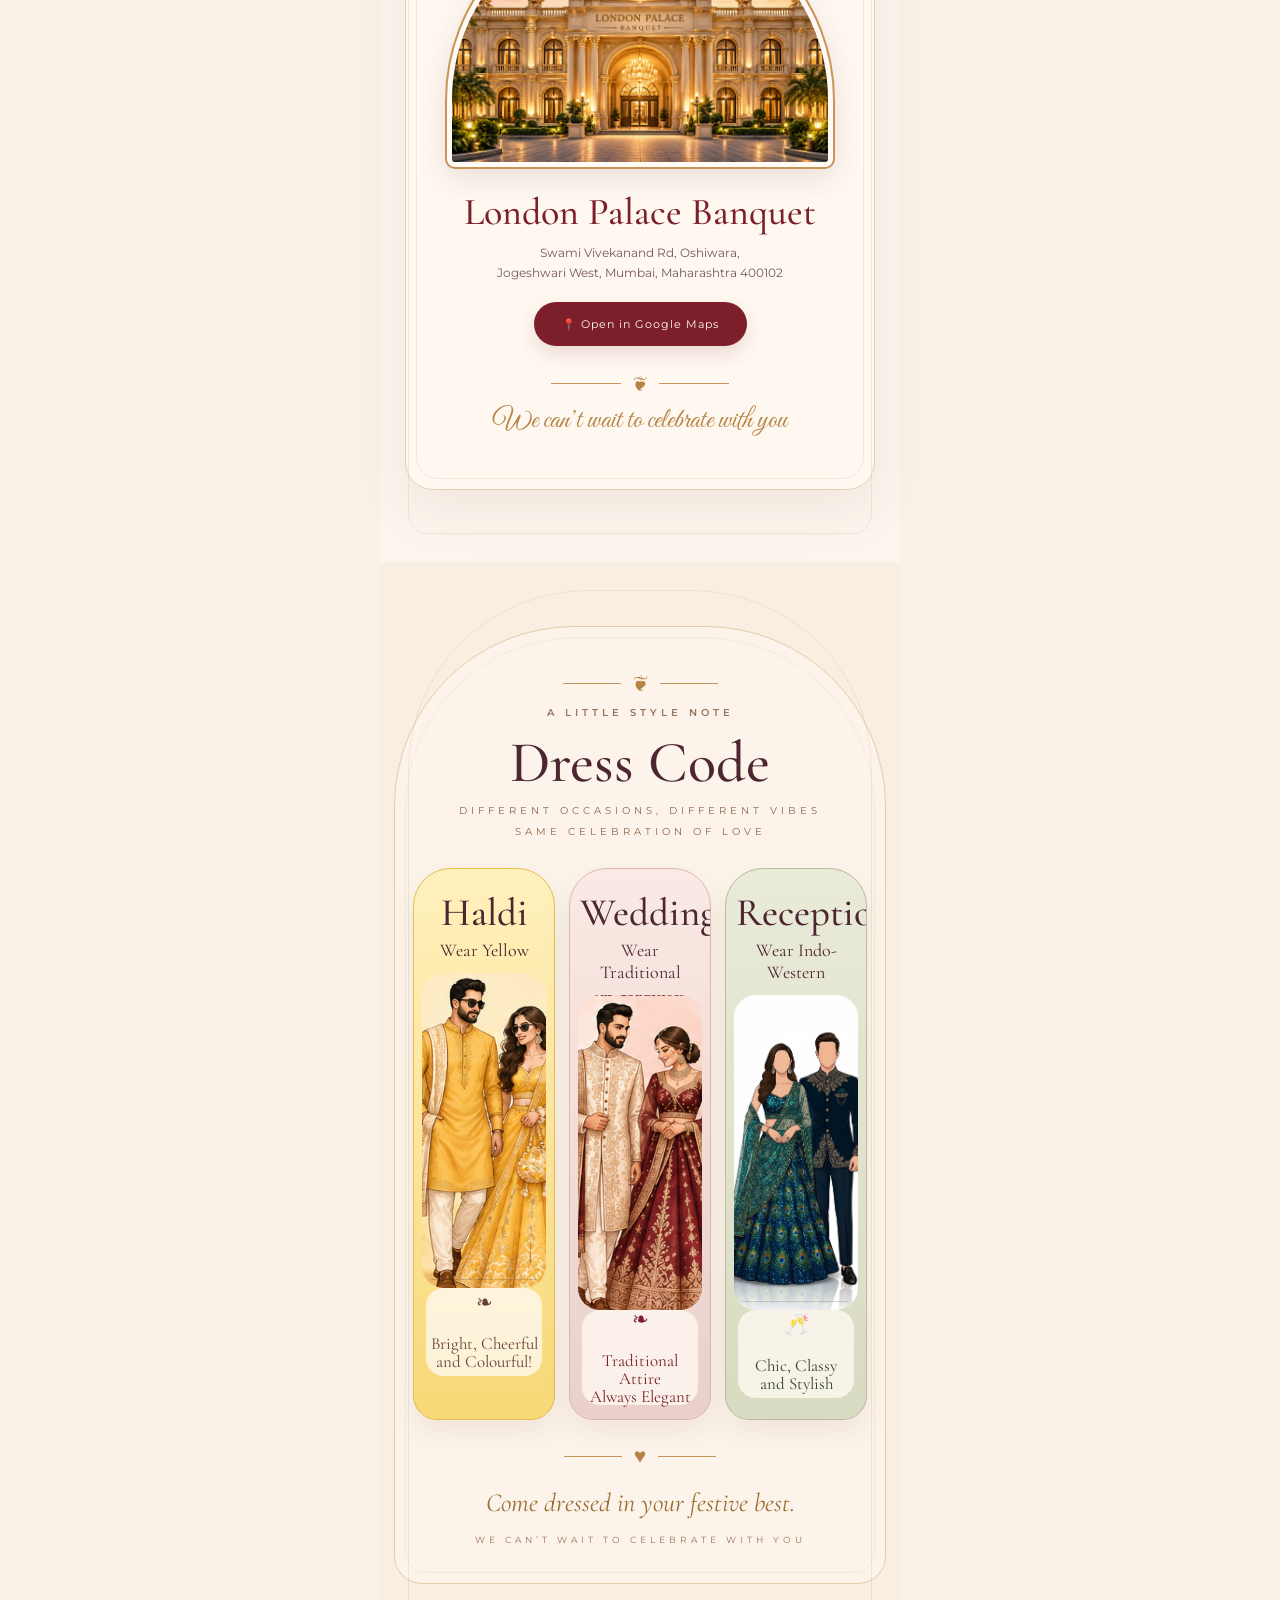
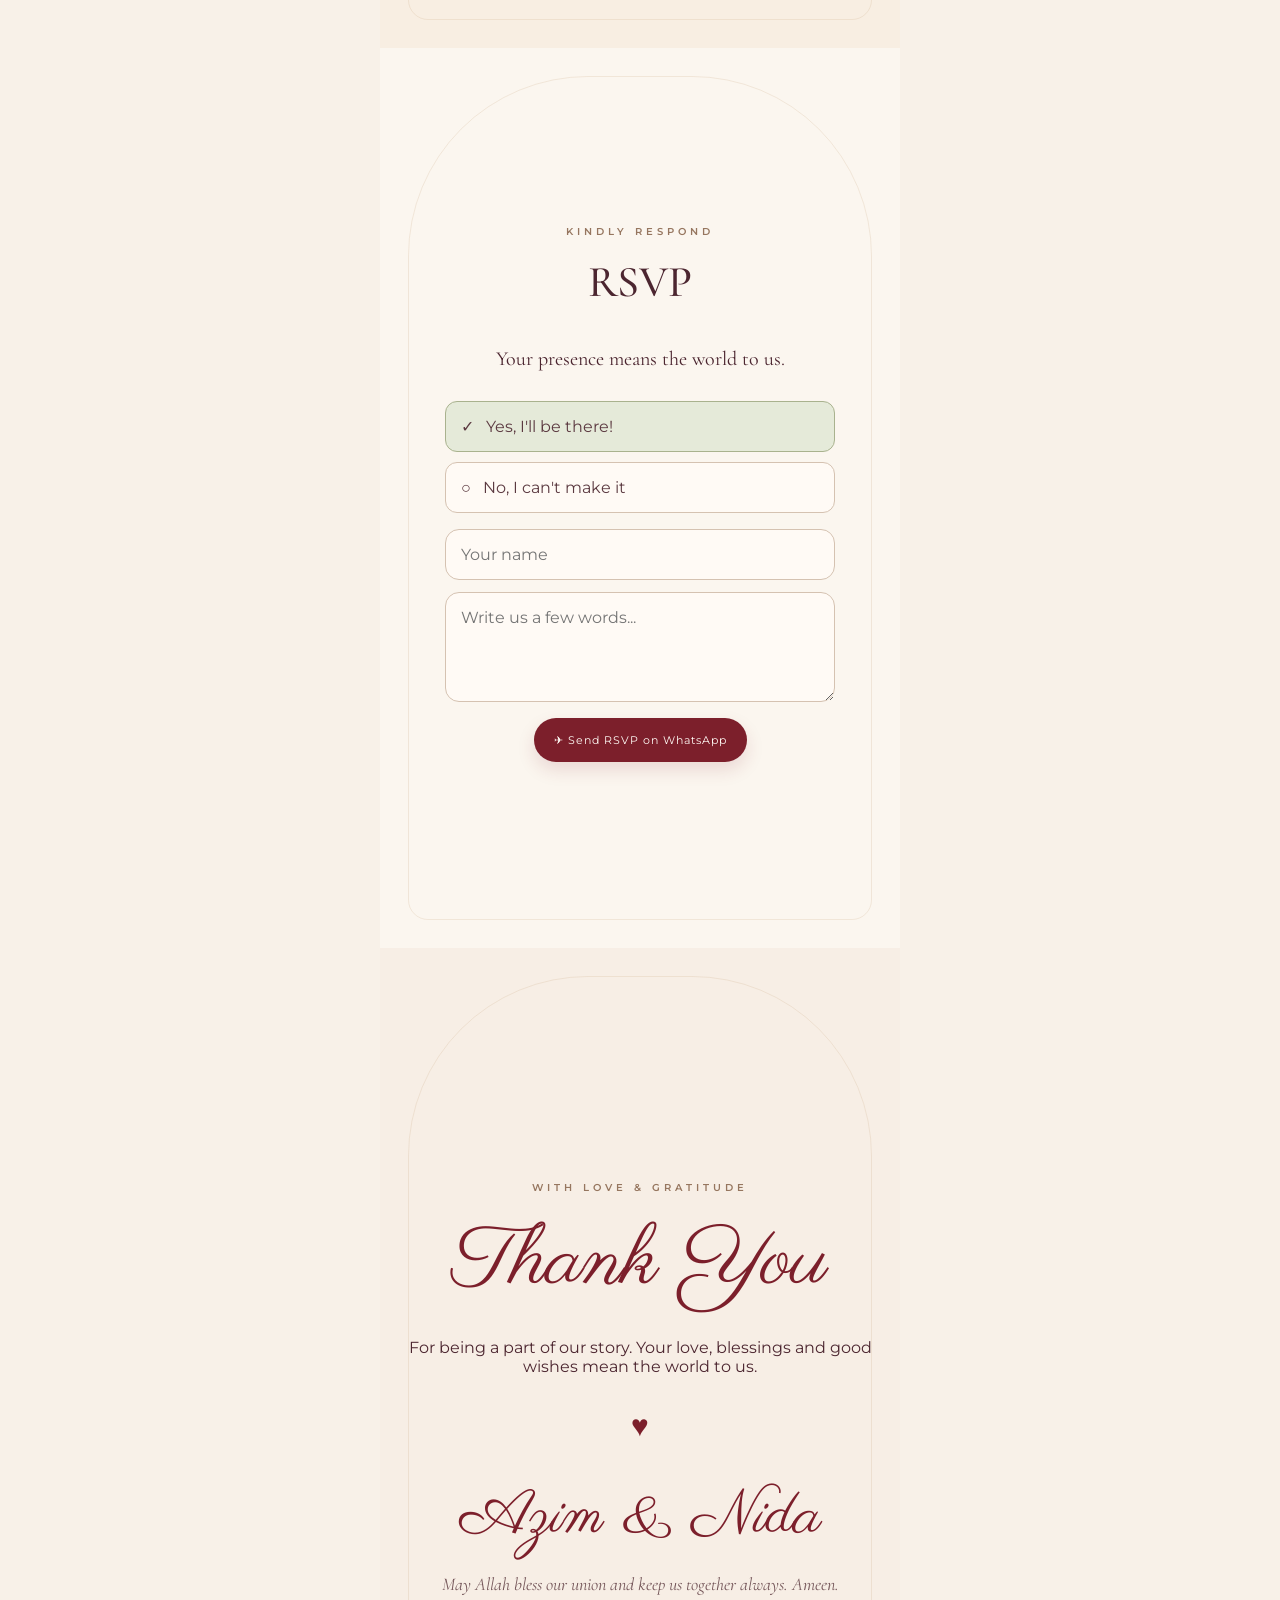
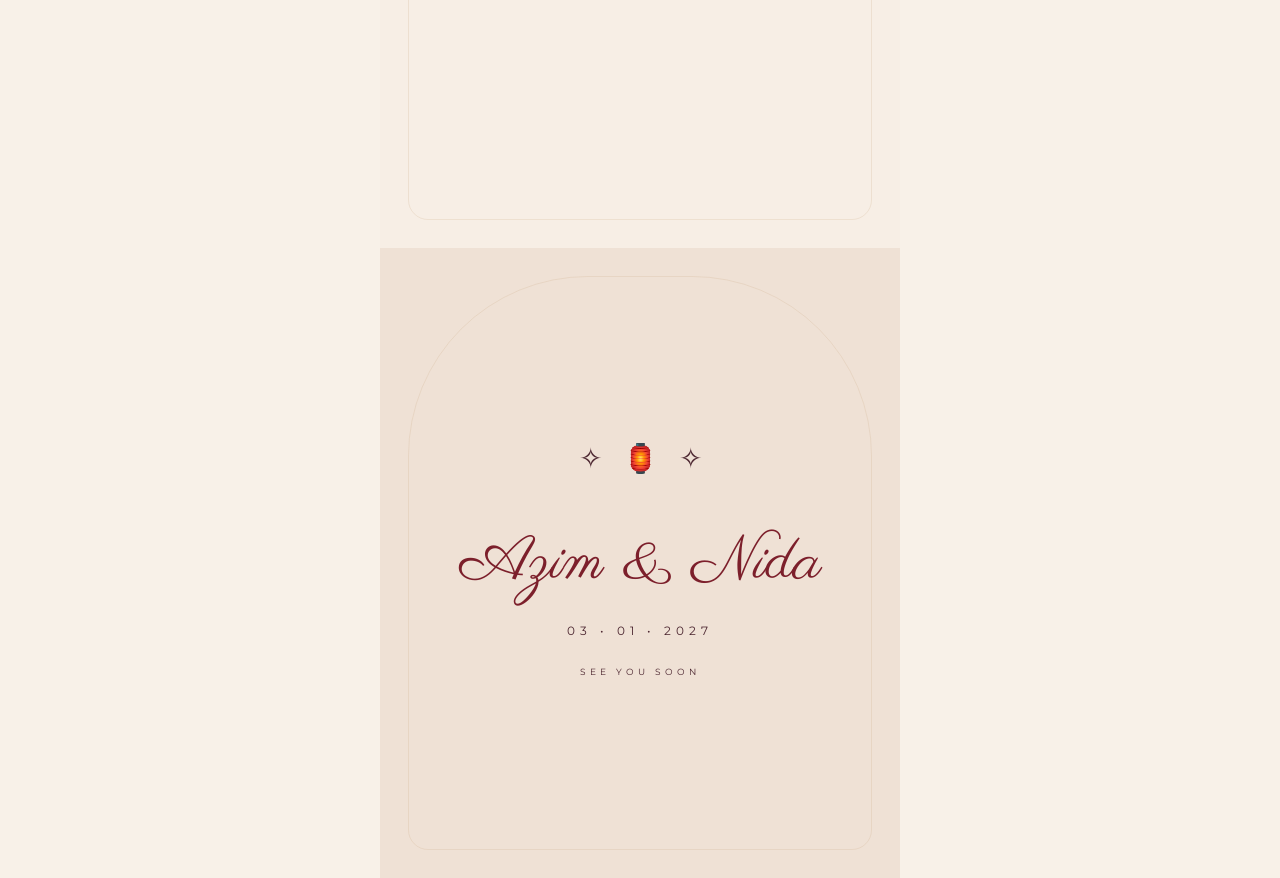
==== commit b1e2a2b8: "Remove WhatsApp contact from RSVP section Removed WhatsApp contact information from the RSVP section" ====
--- a/index.html
+++ b/index.html
@@ -185,7 +185,6 @@
       <input id="guestName" type="text" placeholder="Your name" autocomplete="name">
       <textarea id="message" placeholder="Write us a few words..."></textarea>
       <button id="sendRsvp" class="primary-btn">✈ Send RSVP on WhatsApp</button>
-      <p class="small">WhatsApp: <a href="https://wa.me/919664320421" target="_blank" rel="noopener">+91 96643 20421</a></p>
     </section>
 
     <section class="section thankyou">
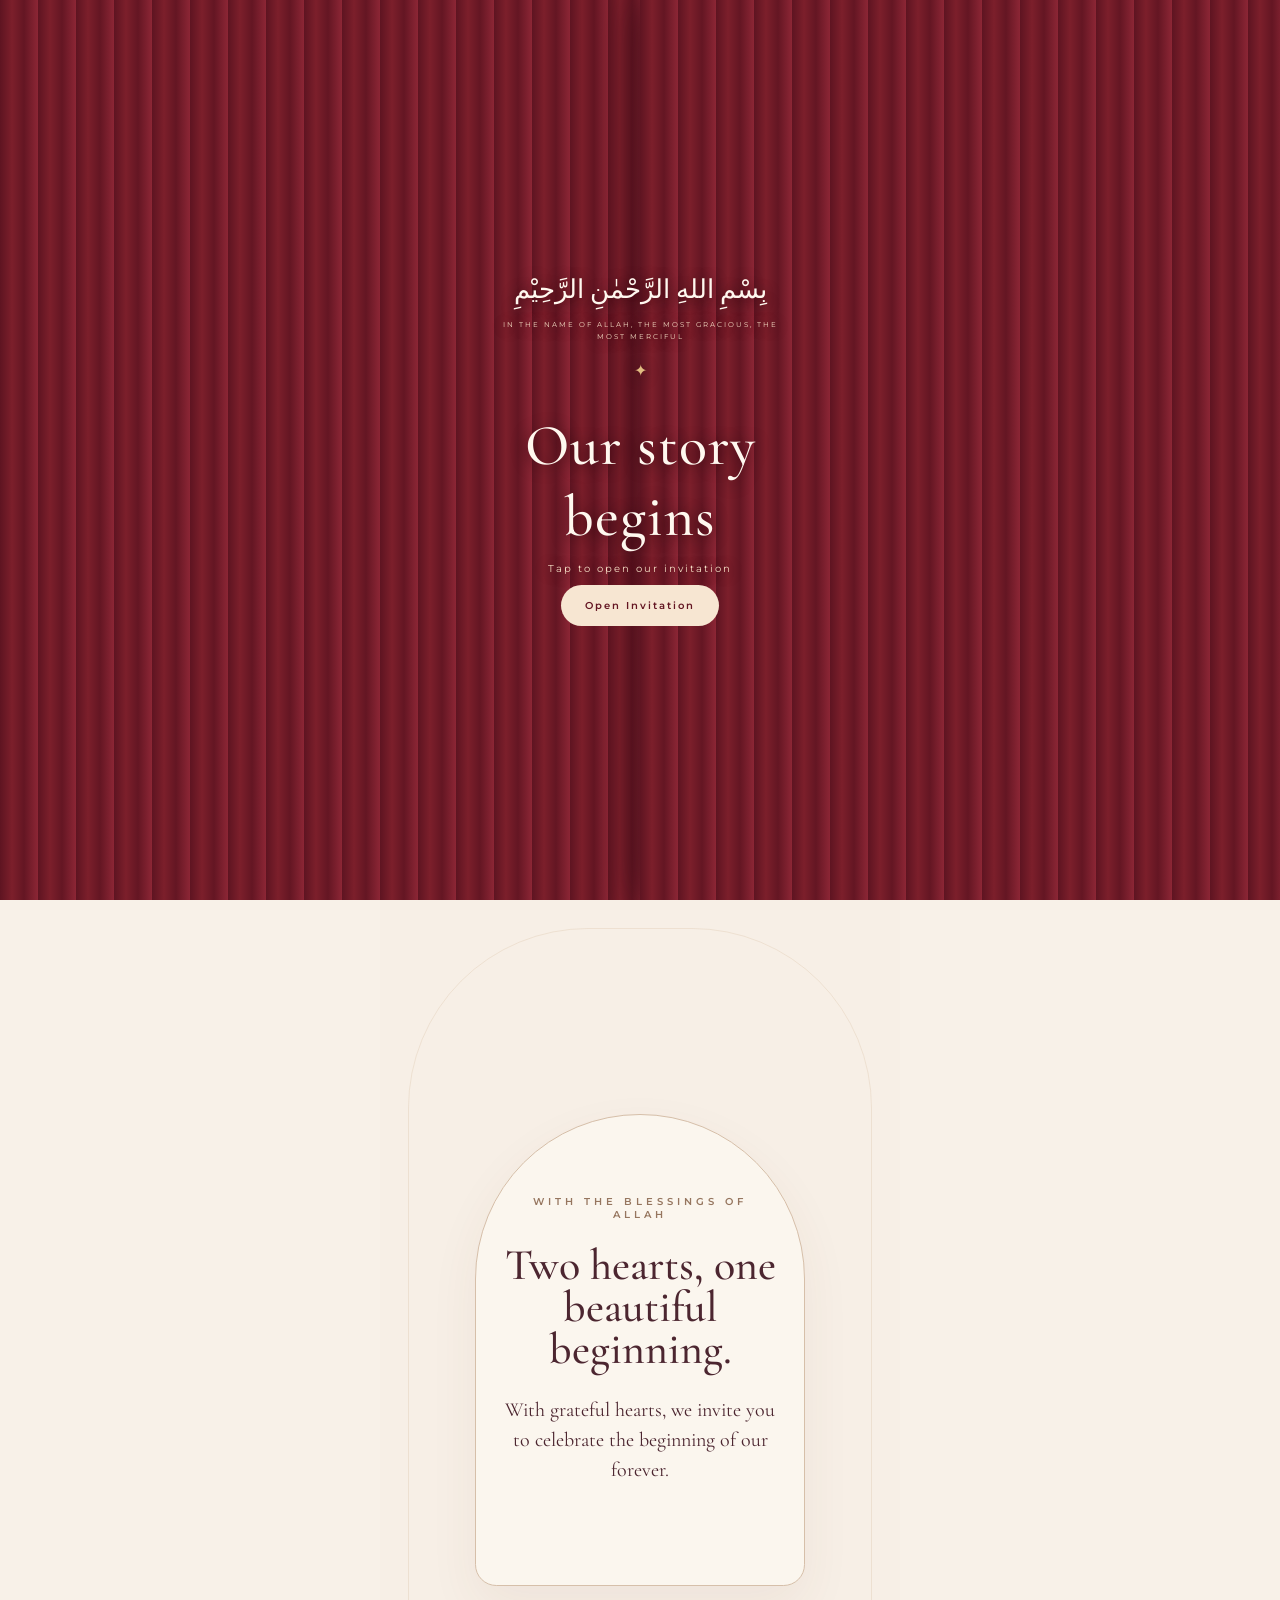
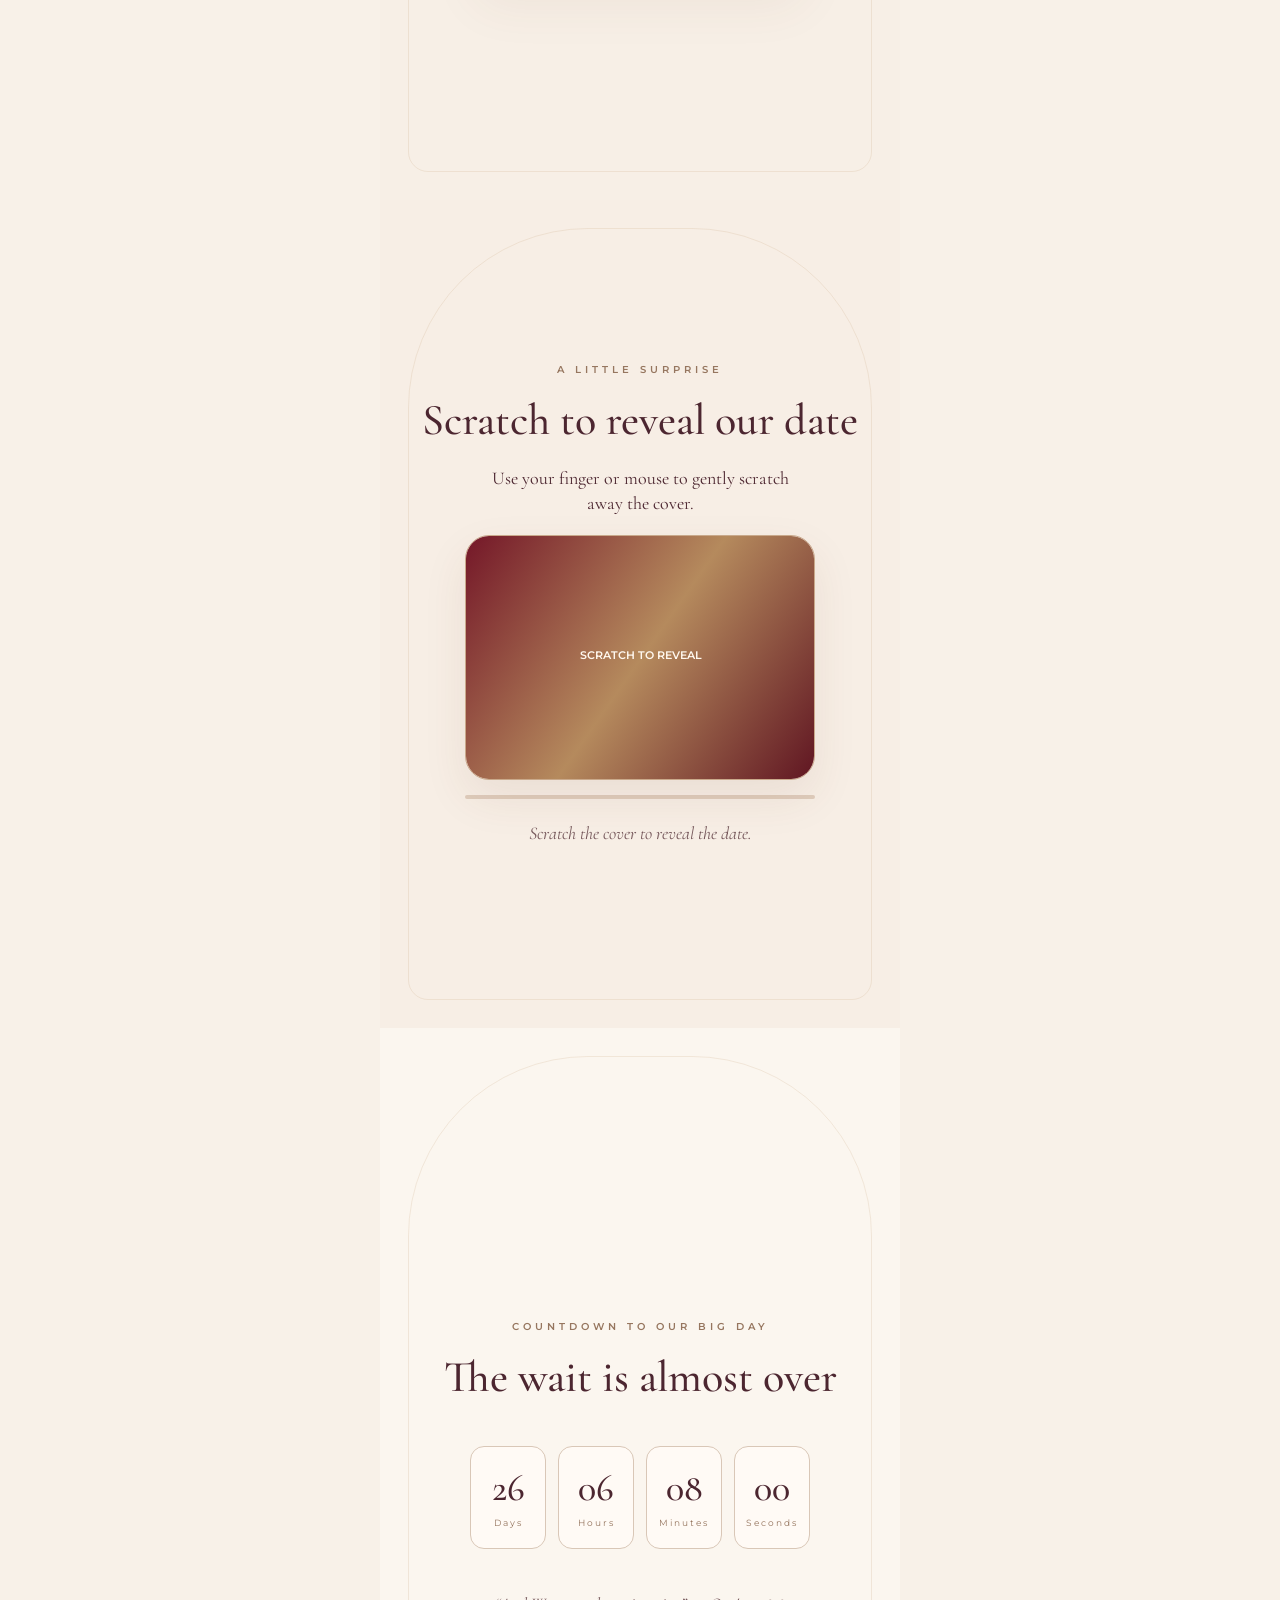
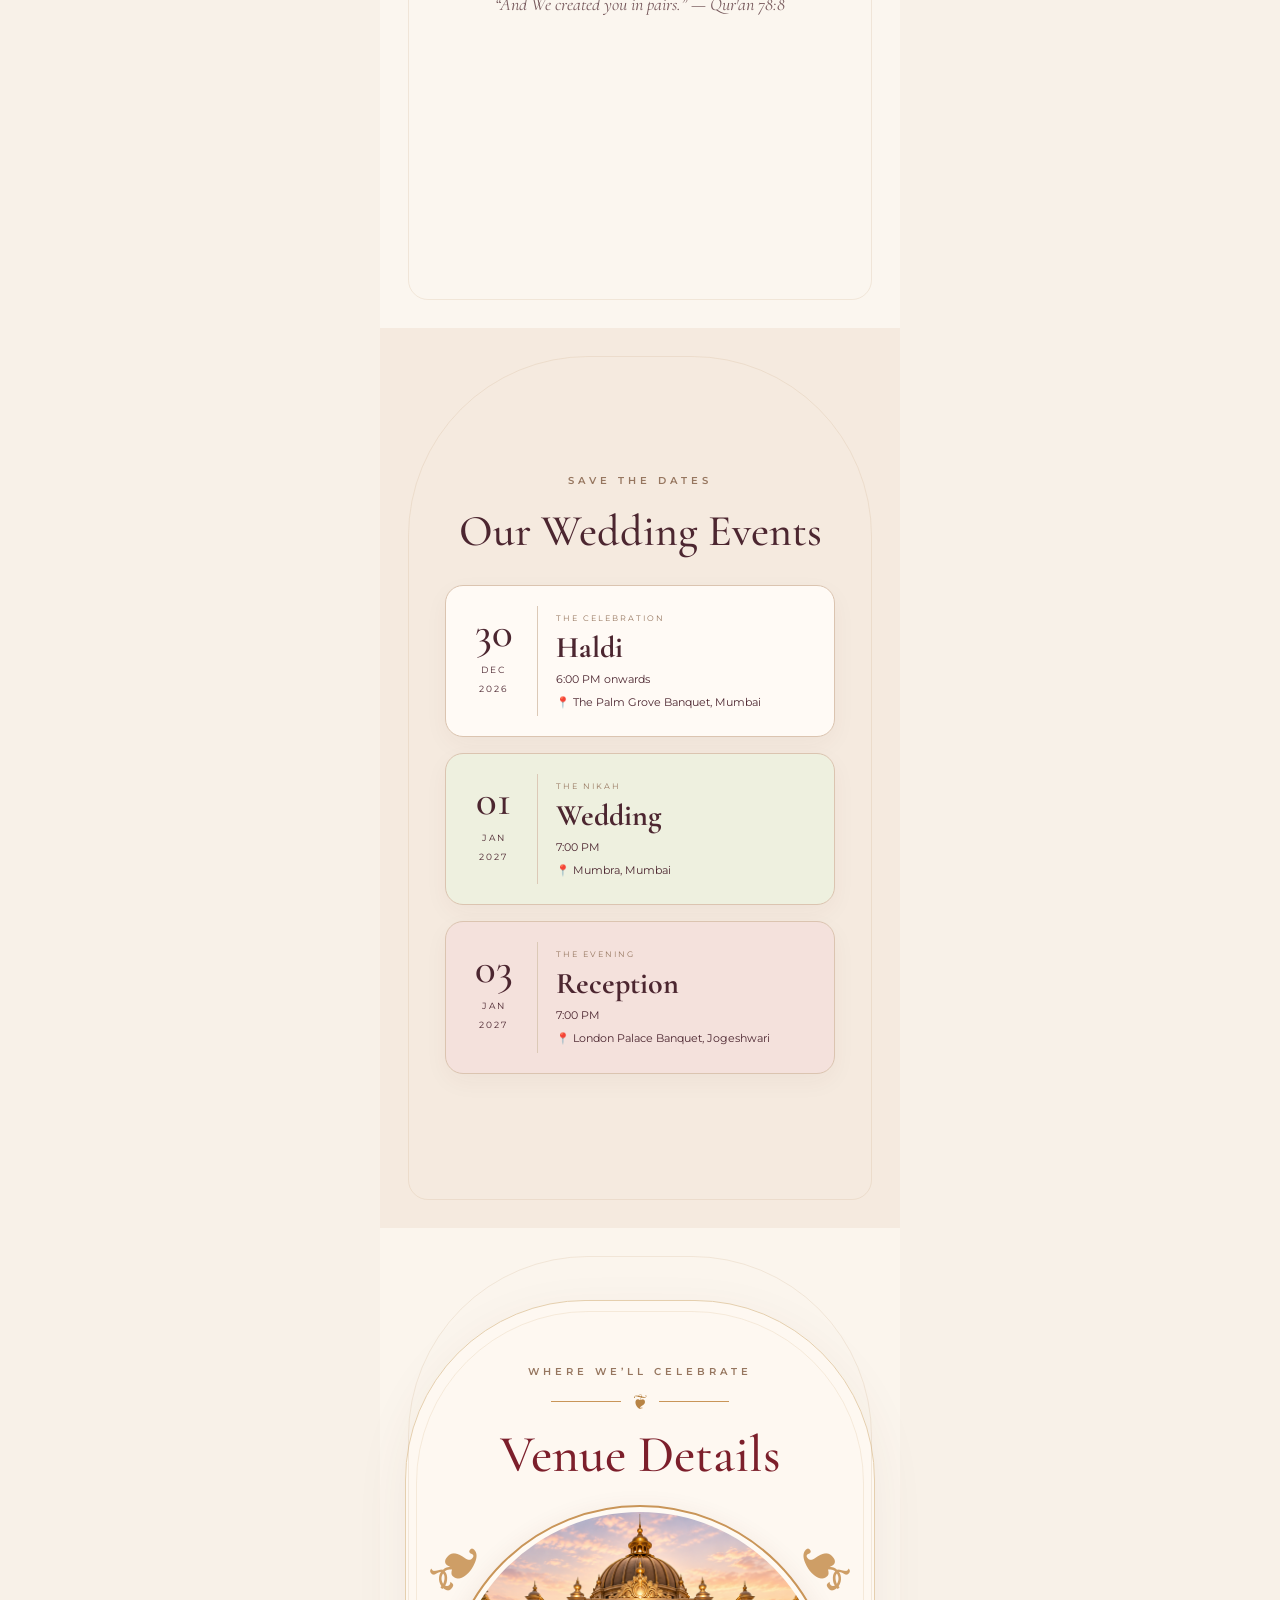
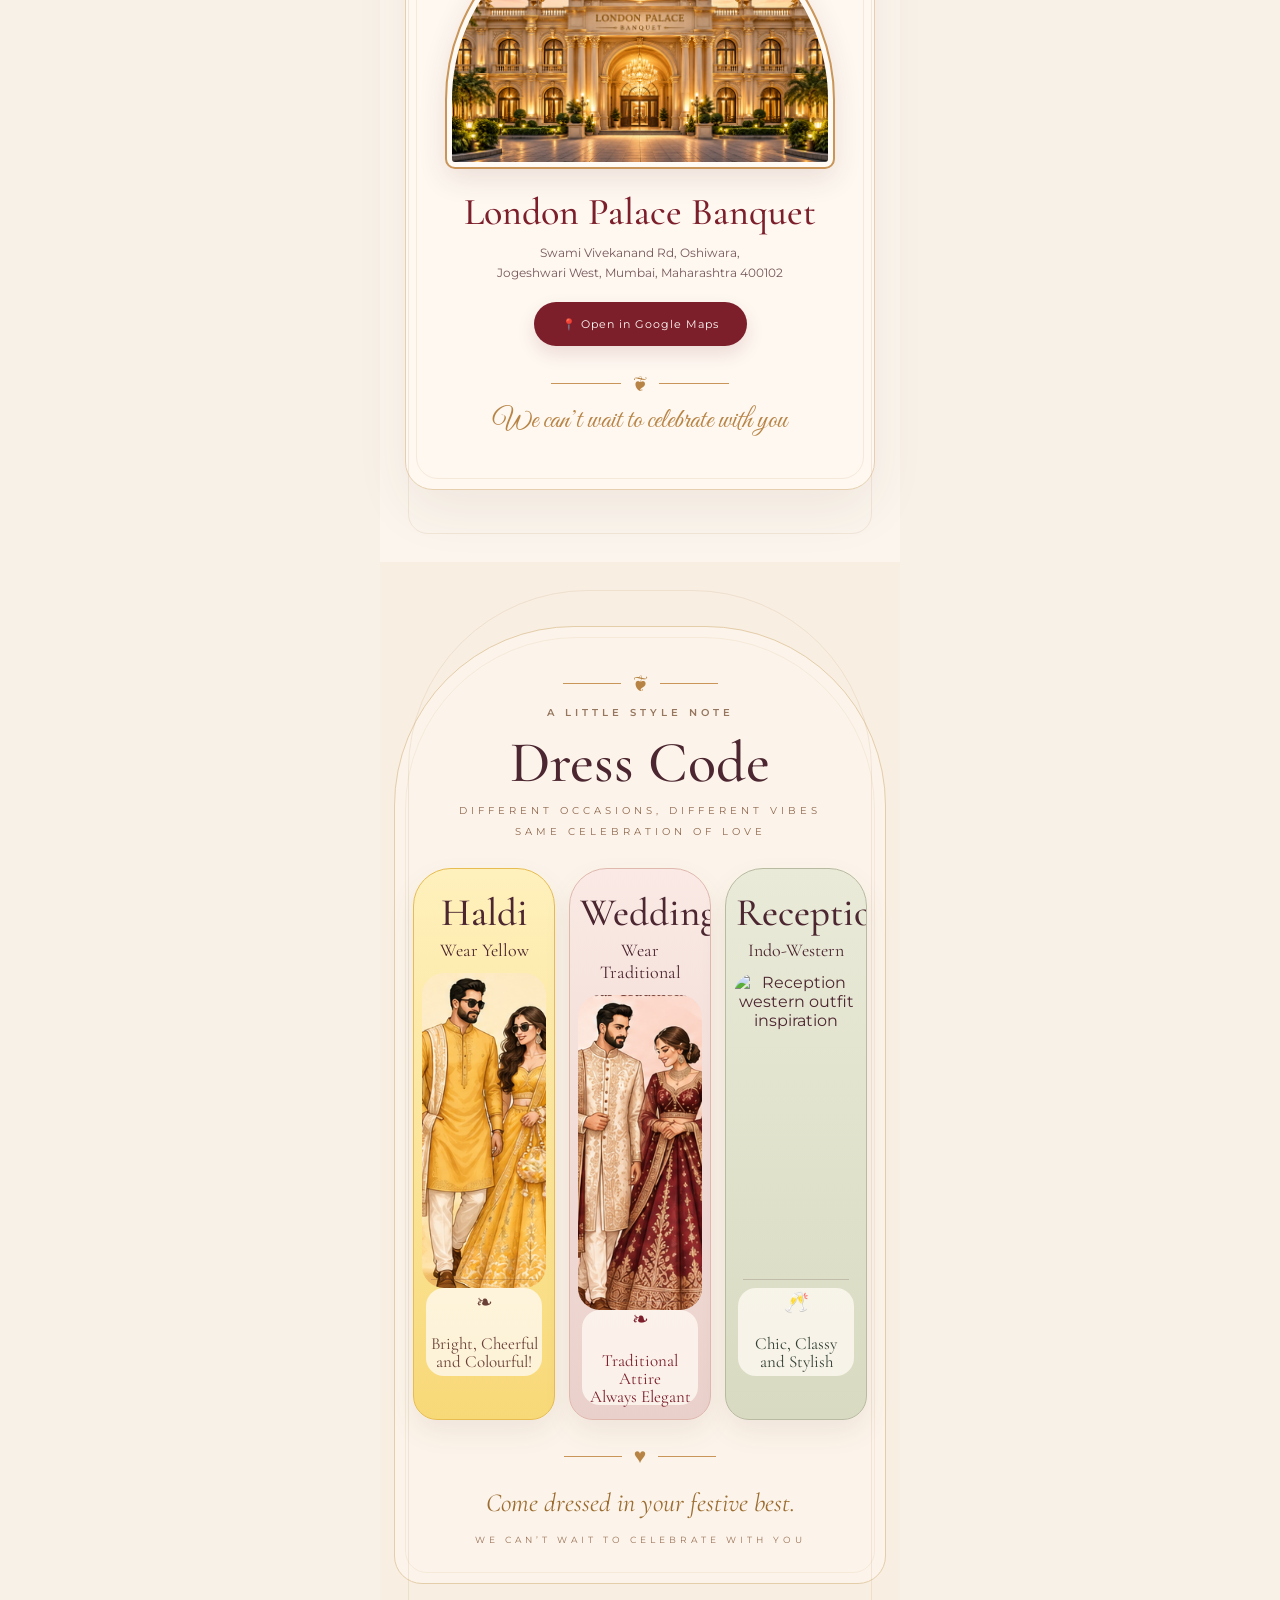
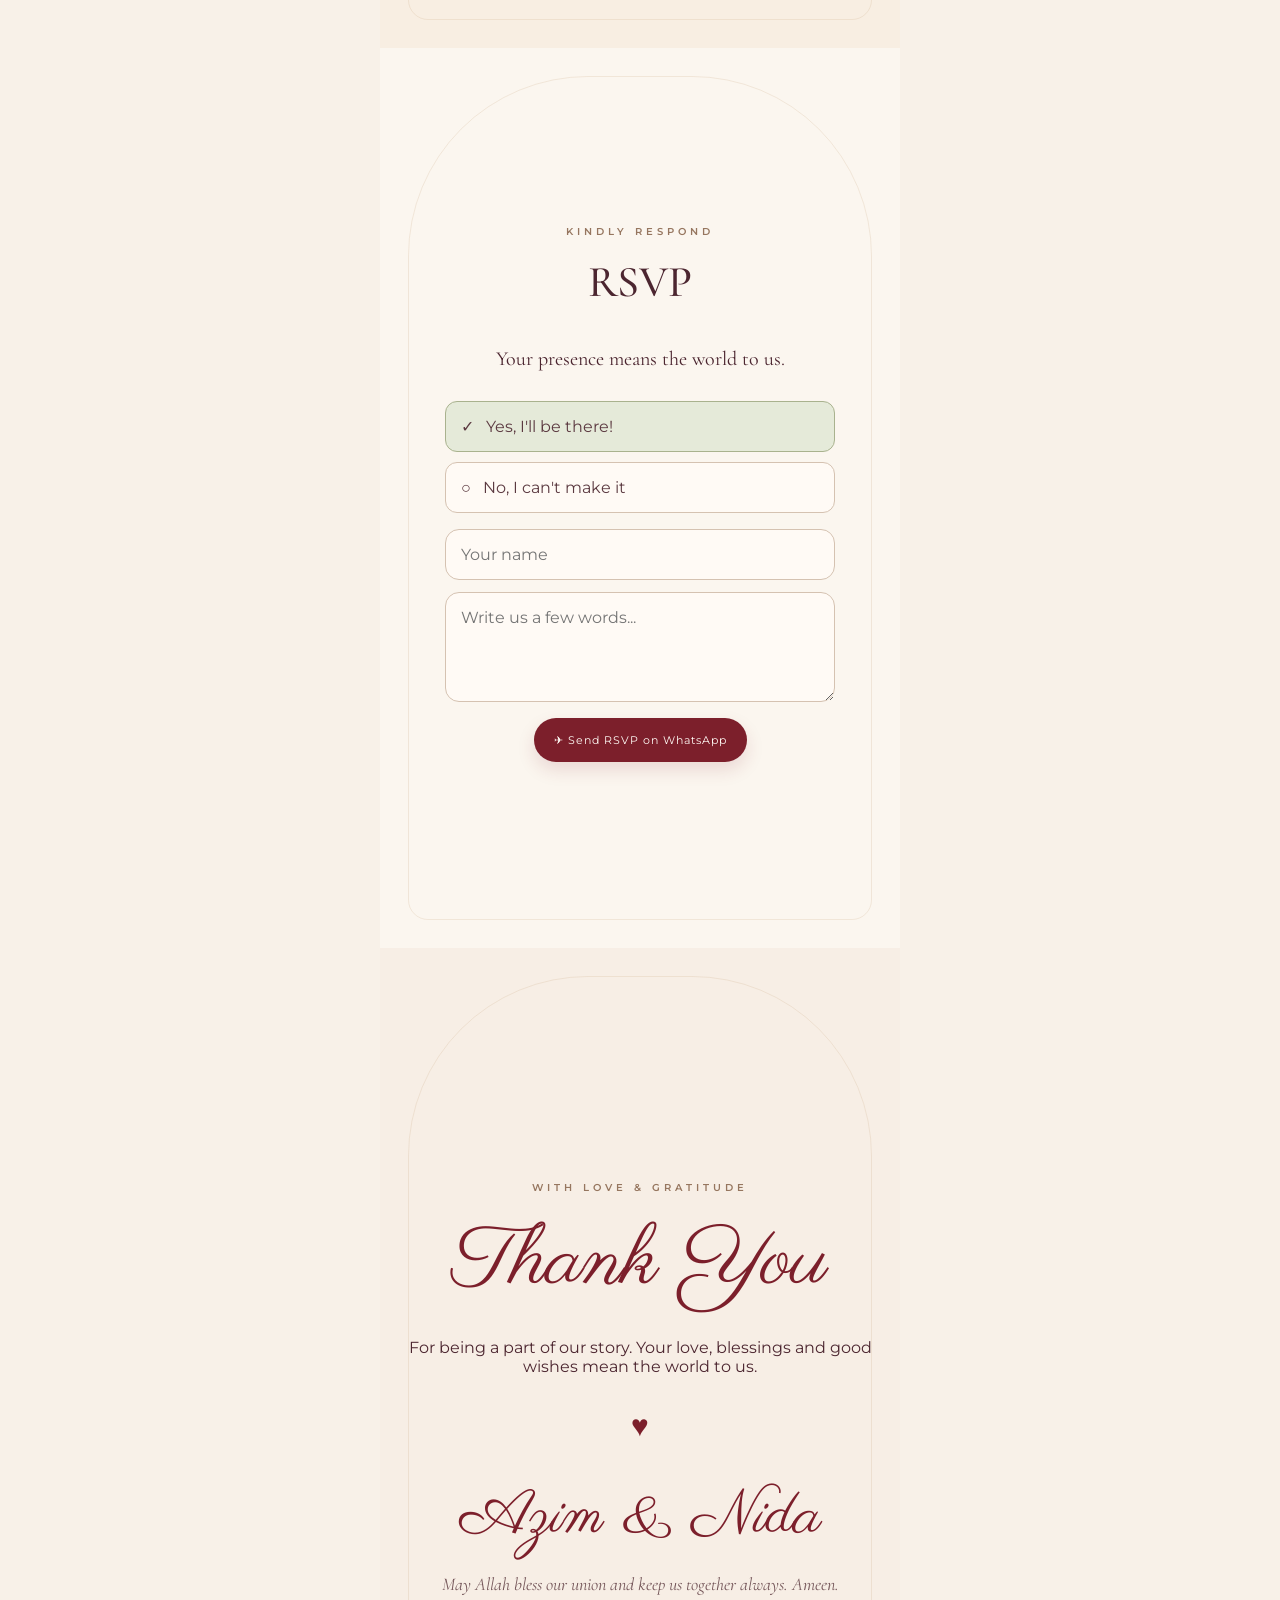
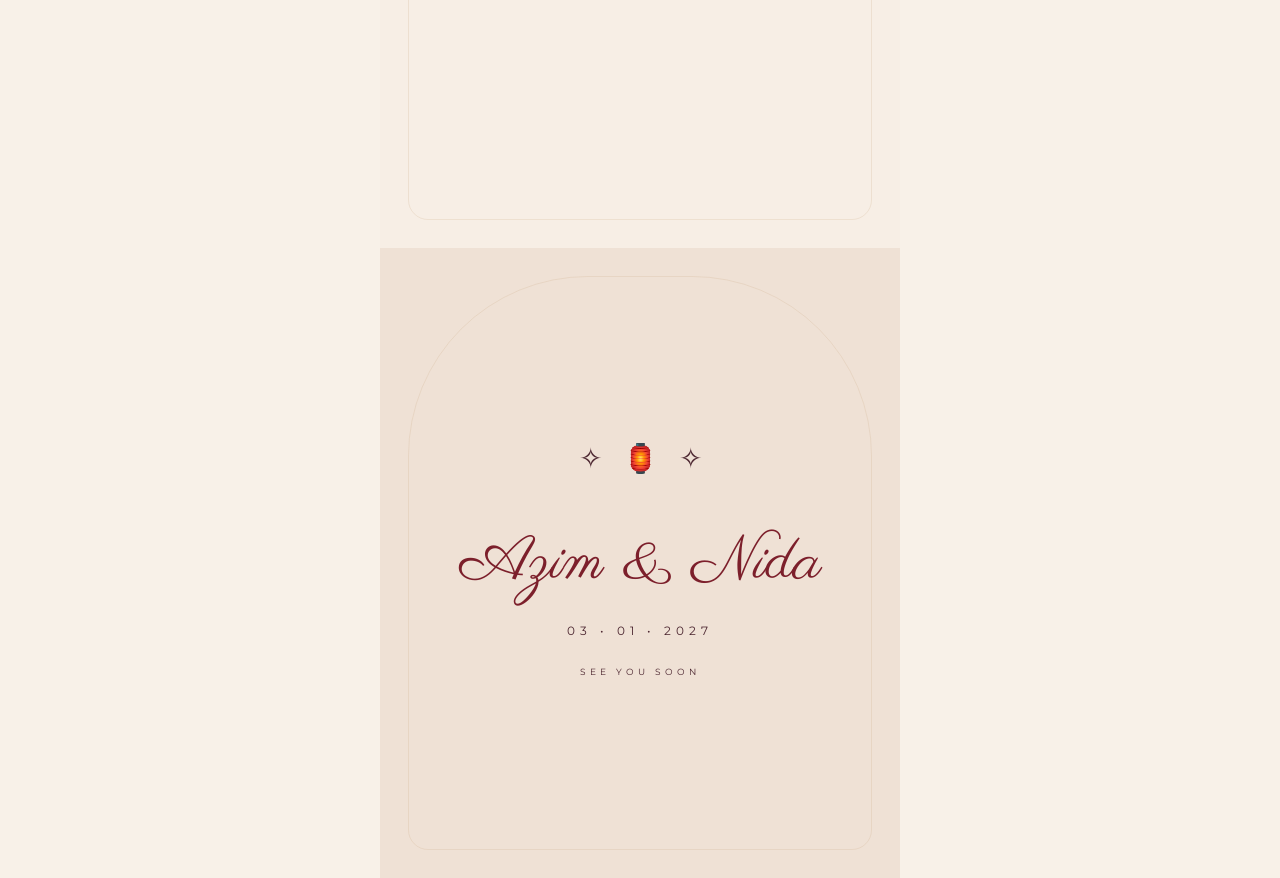
==== commit bb27e279: "Update reception dress description and image format" ====
--- a/index.html
+++ b/index.html
@@ -159,10 +159,10 @@
           <article class="dress-card dress-reception">
             <div class="dress-card-head">
               <h4>Reception</h4>
-              <p>Wear Indo-Western</p>
+              <p>Indo-Western</p>
             </div>
             <div class="dress-art">
-              <img src="images/dress-reception.jpeg" alt="Reception western outfit inspiration">
+              <img src="images/dress-reception.png" alt="Reception western outfit inspiration">
             </div>
             <div class="dress-card-note"><span>🥂</span><br>Chic, Classy<br>and Stylish</div>
           </article>
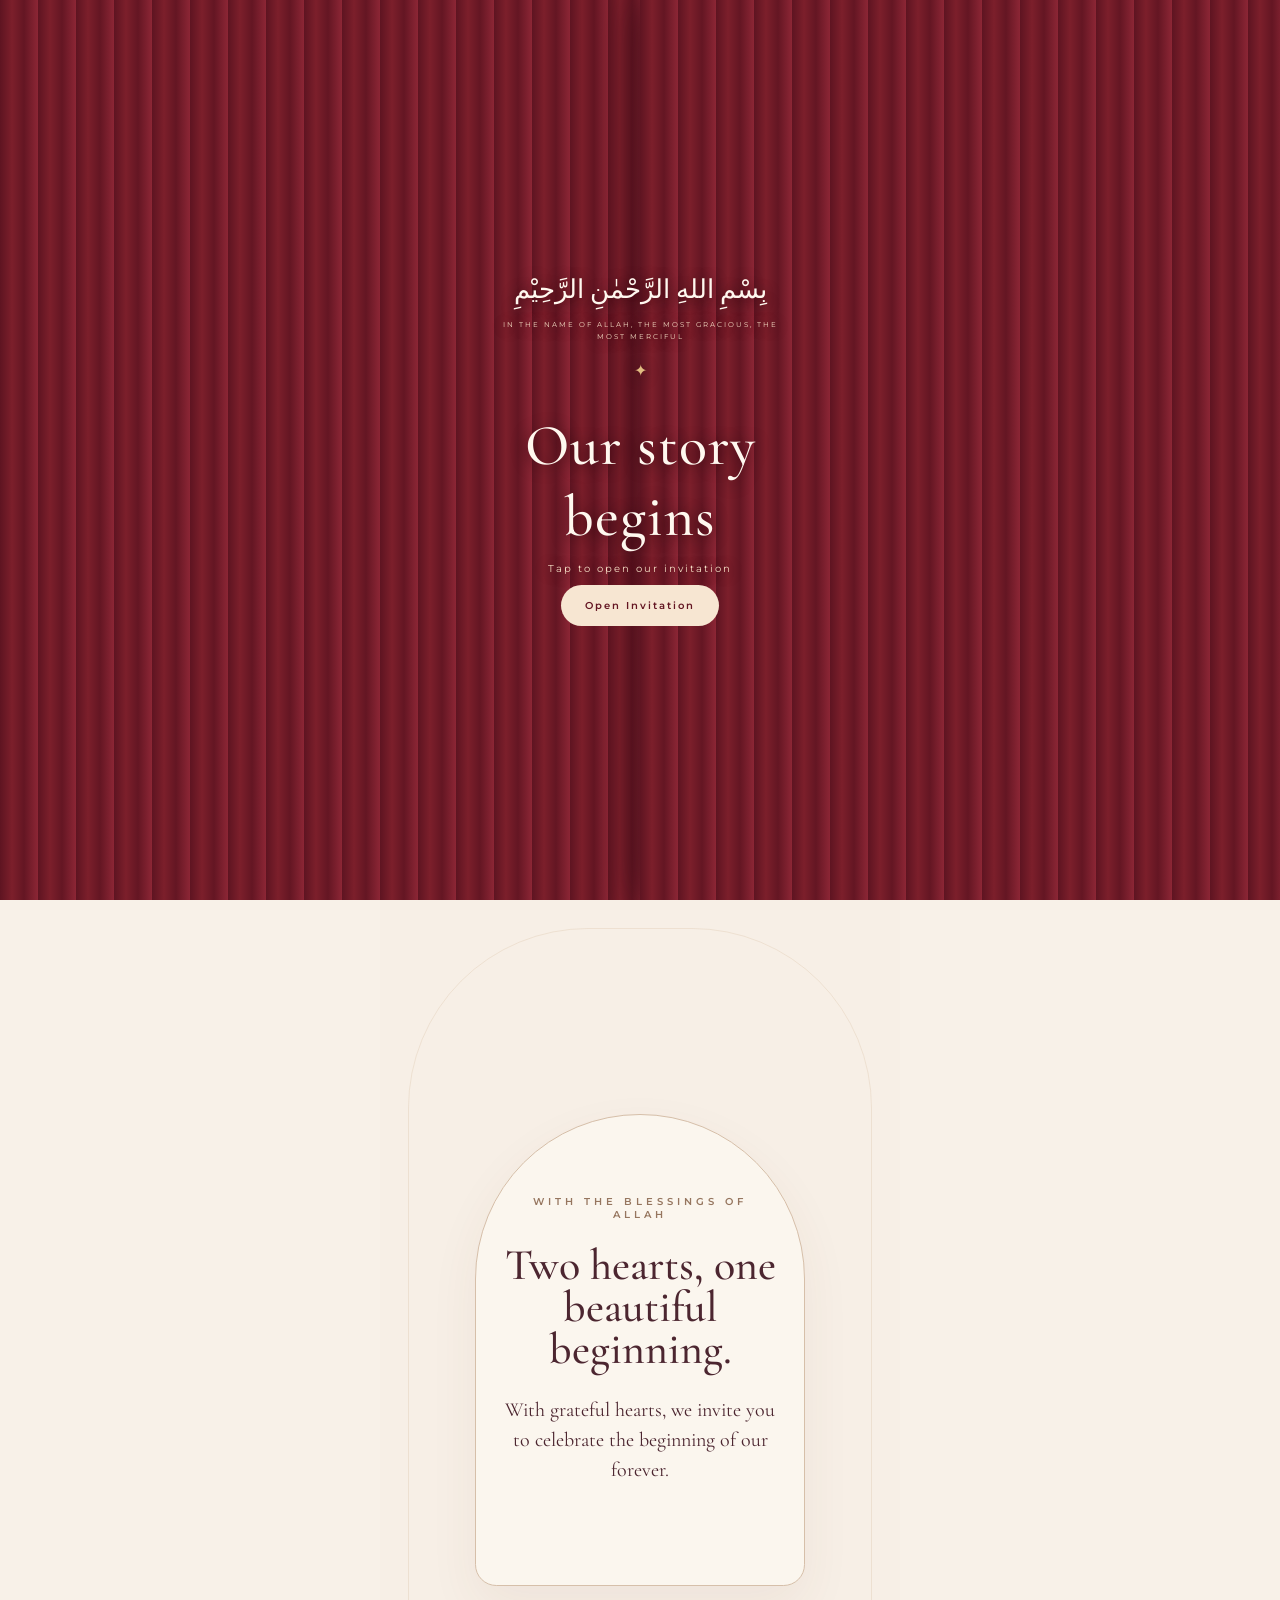
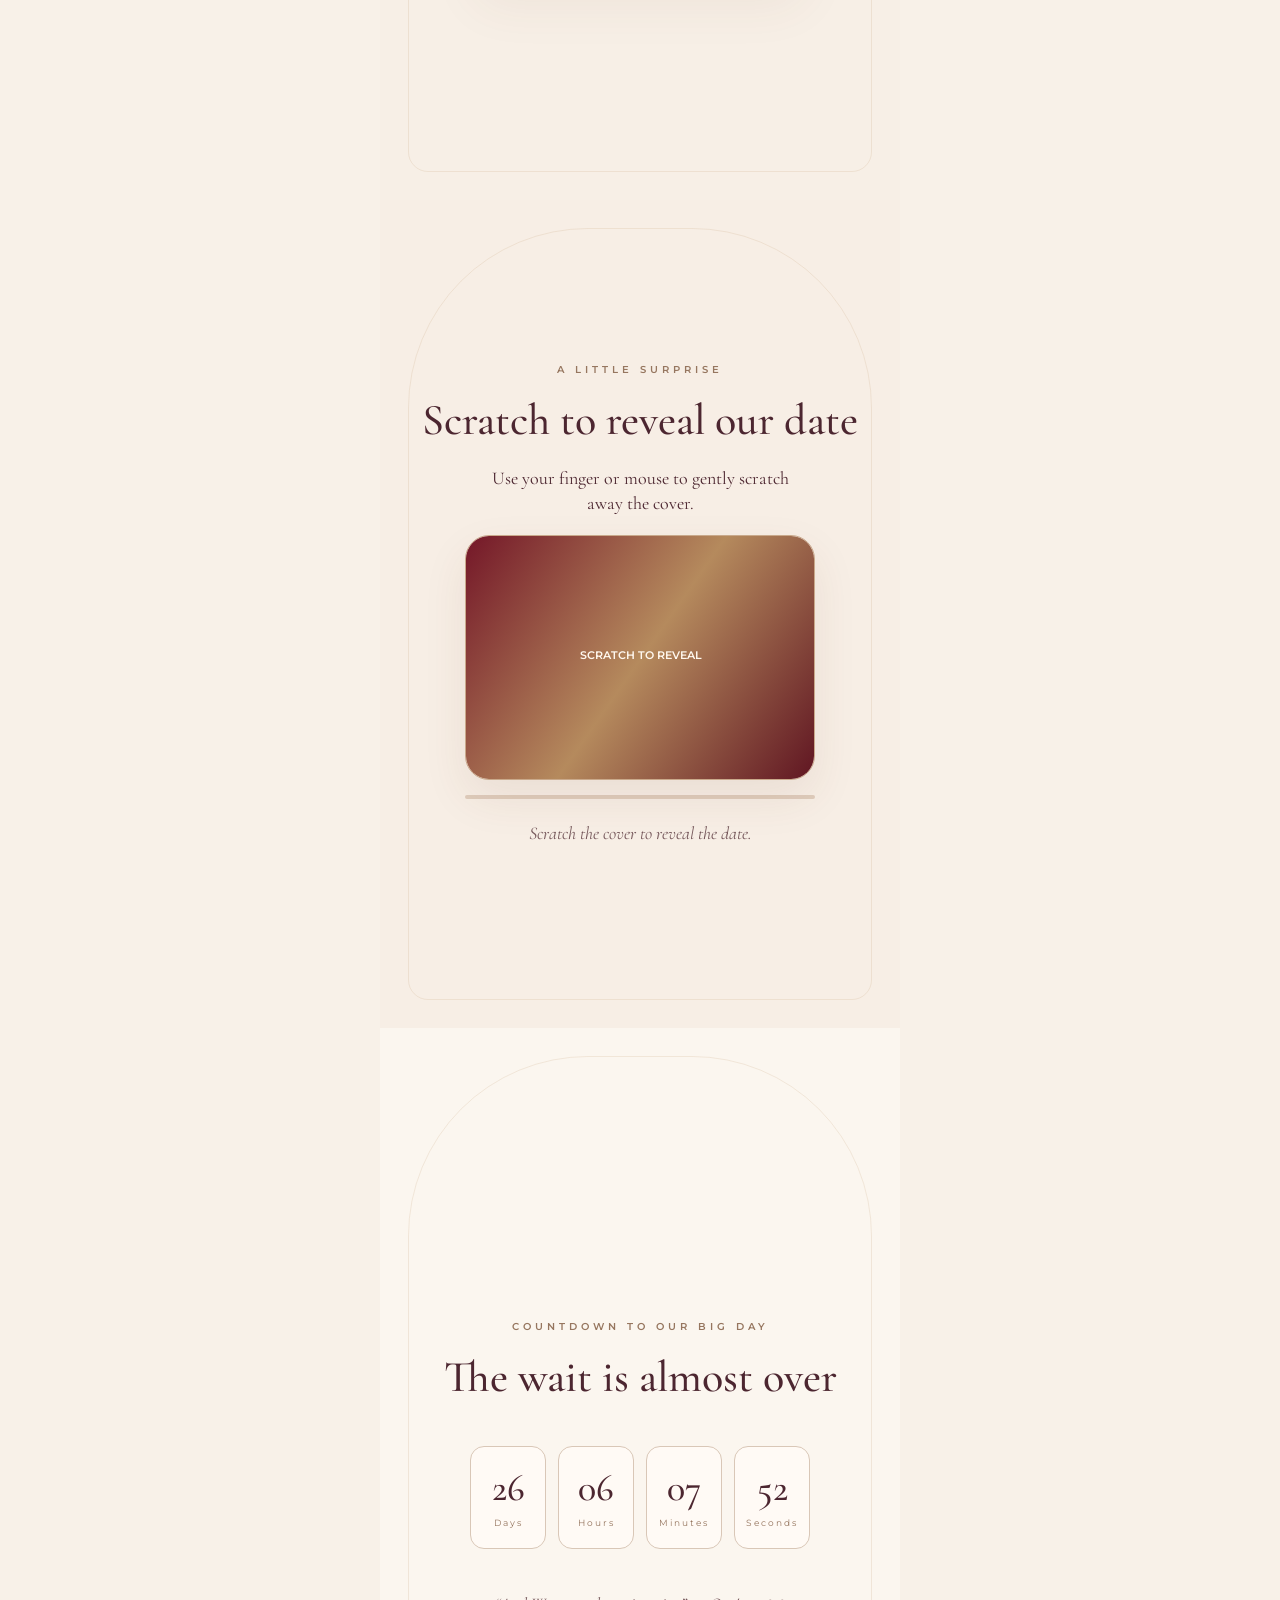
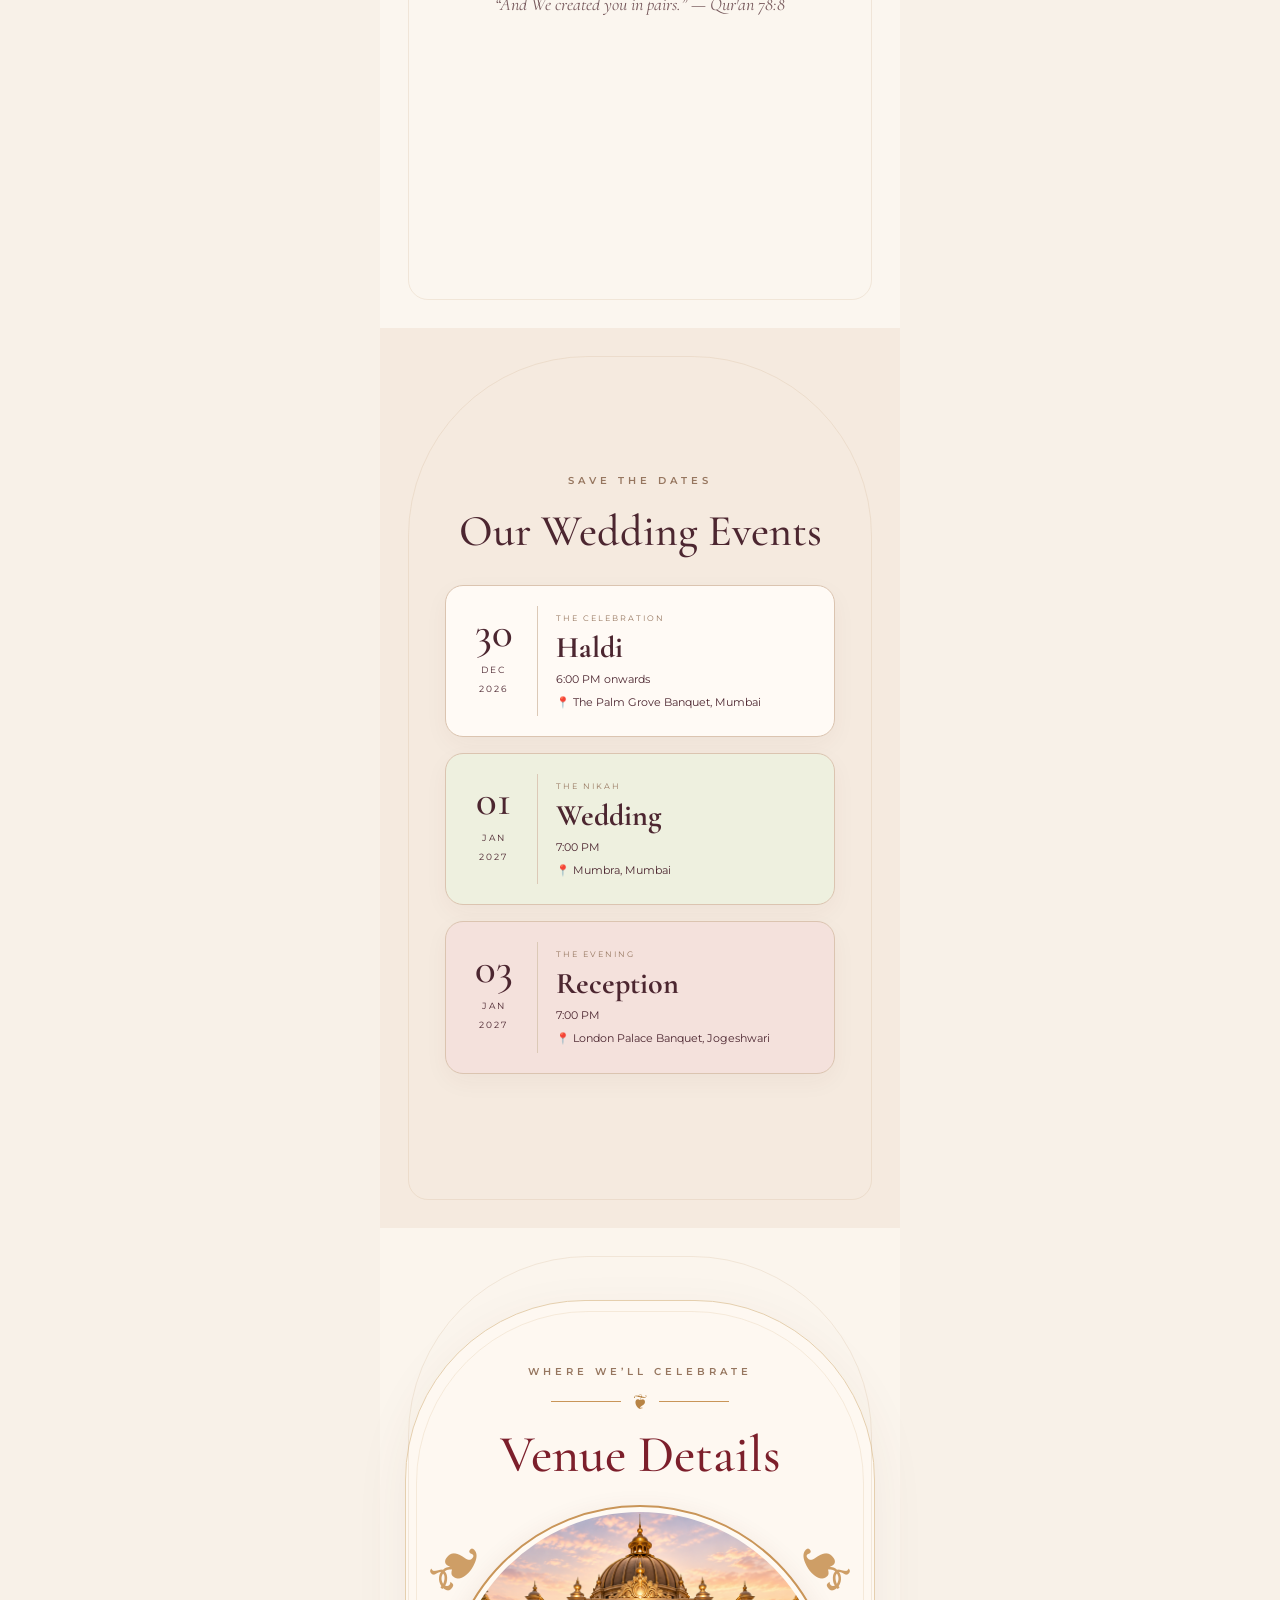
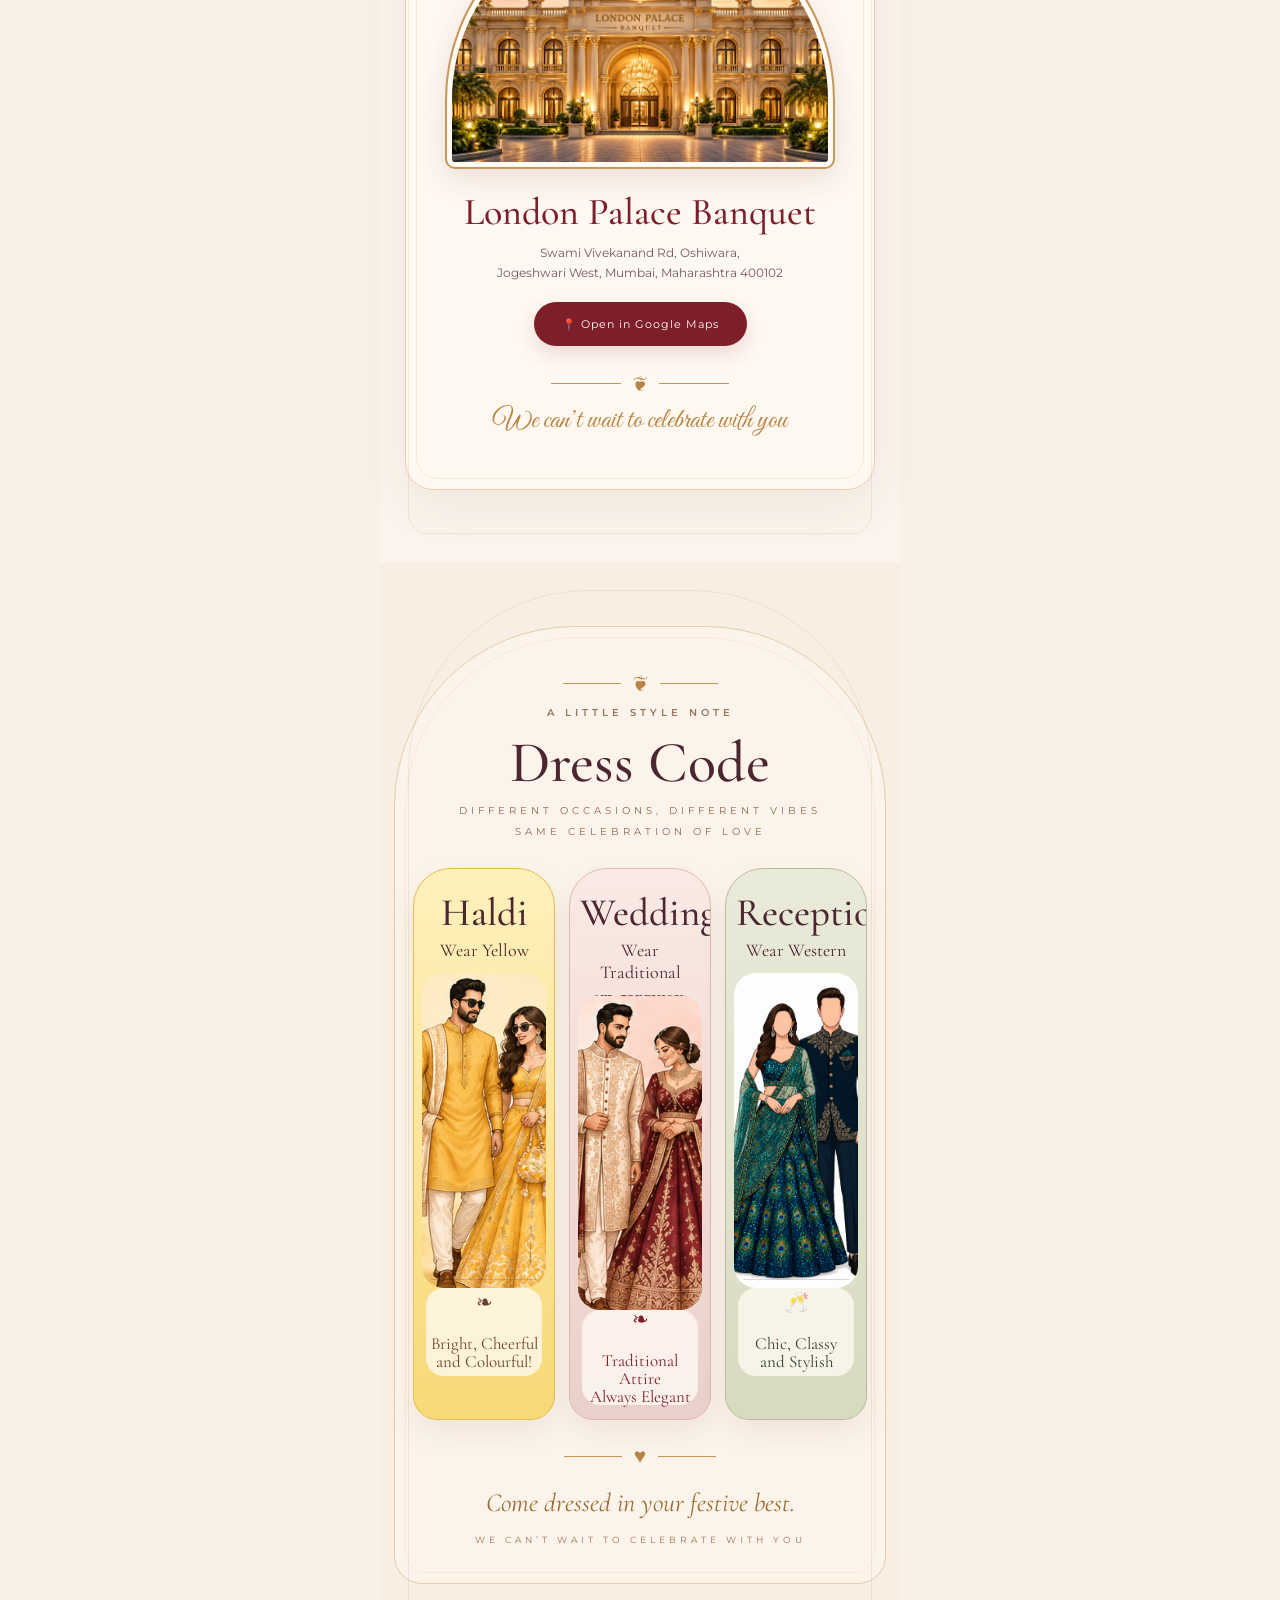
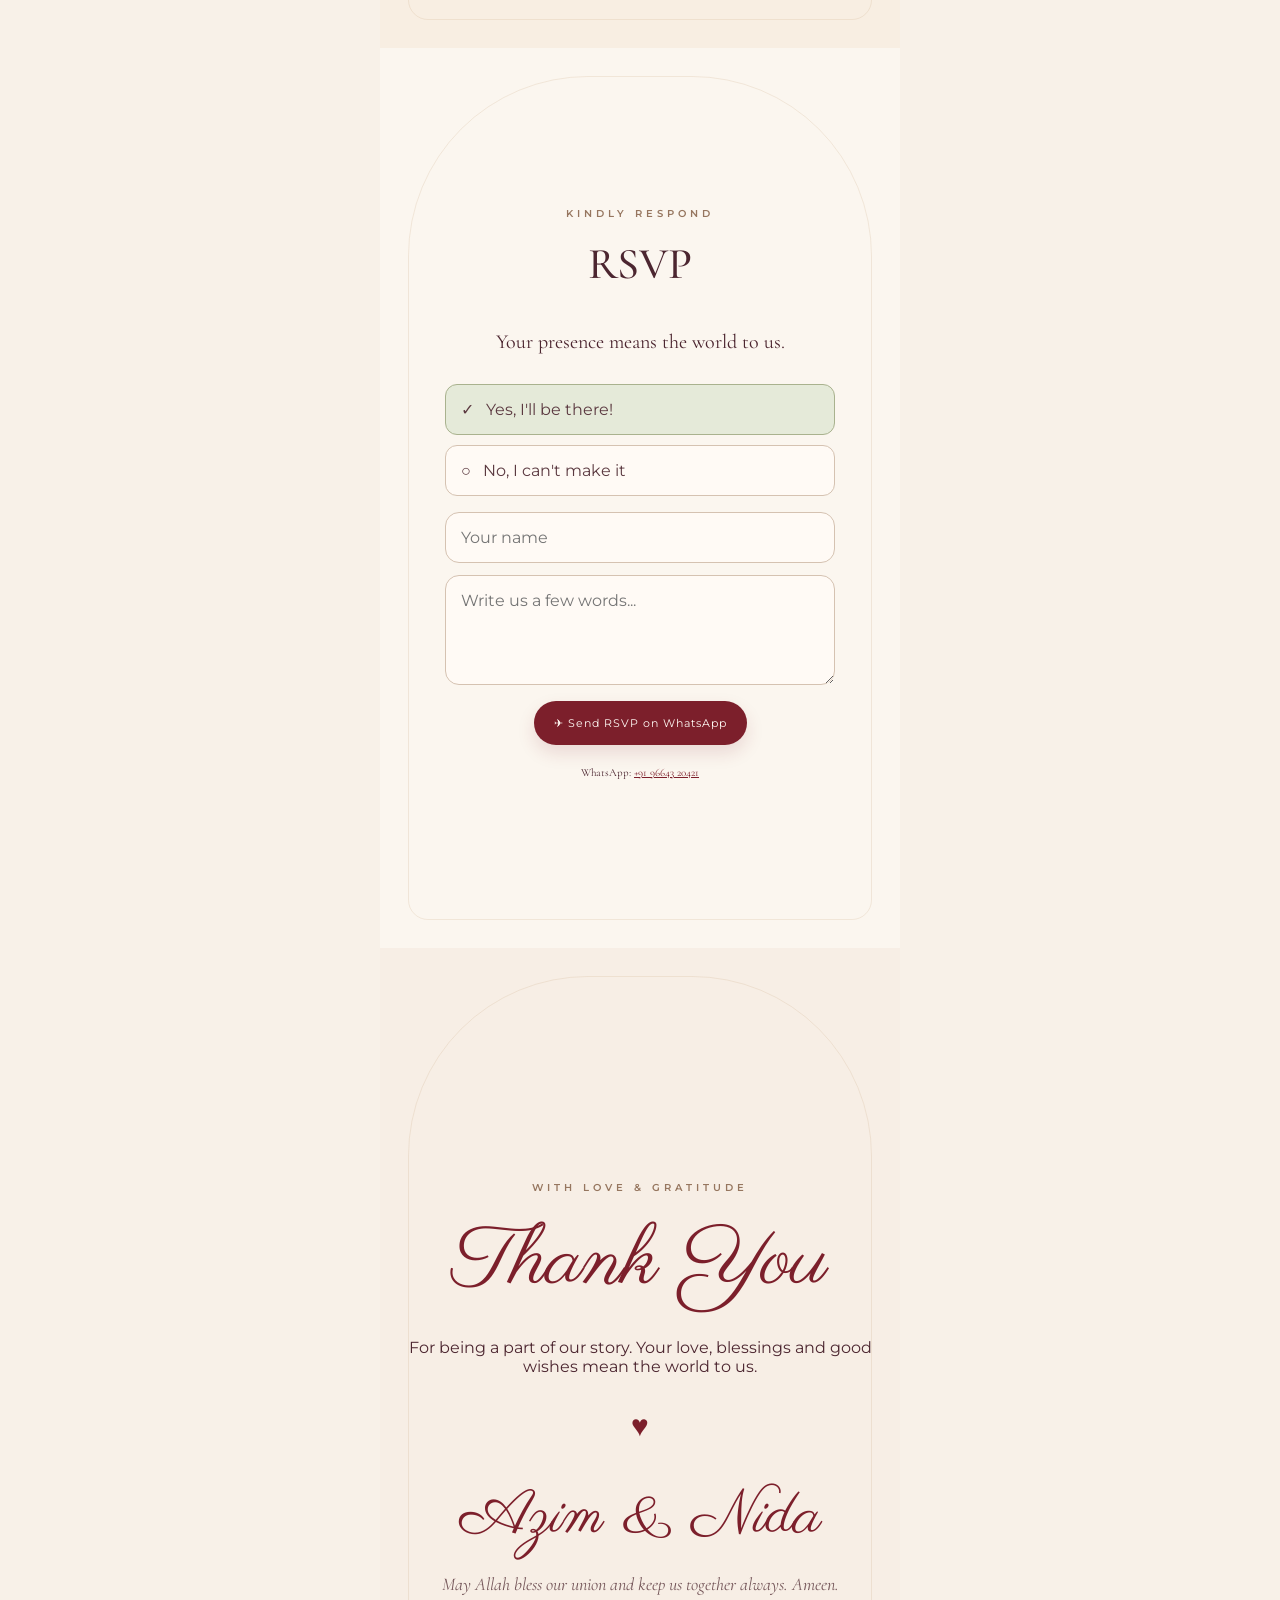
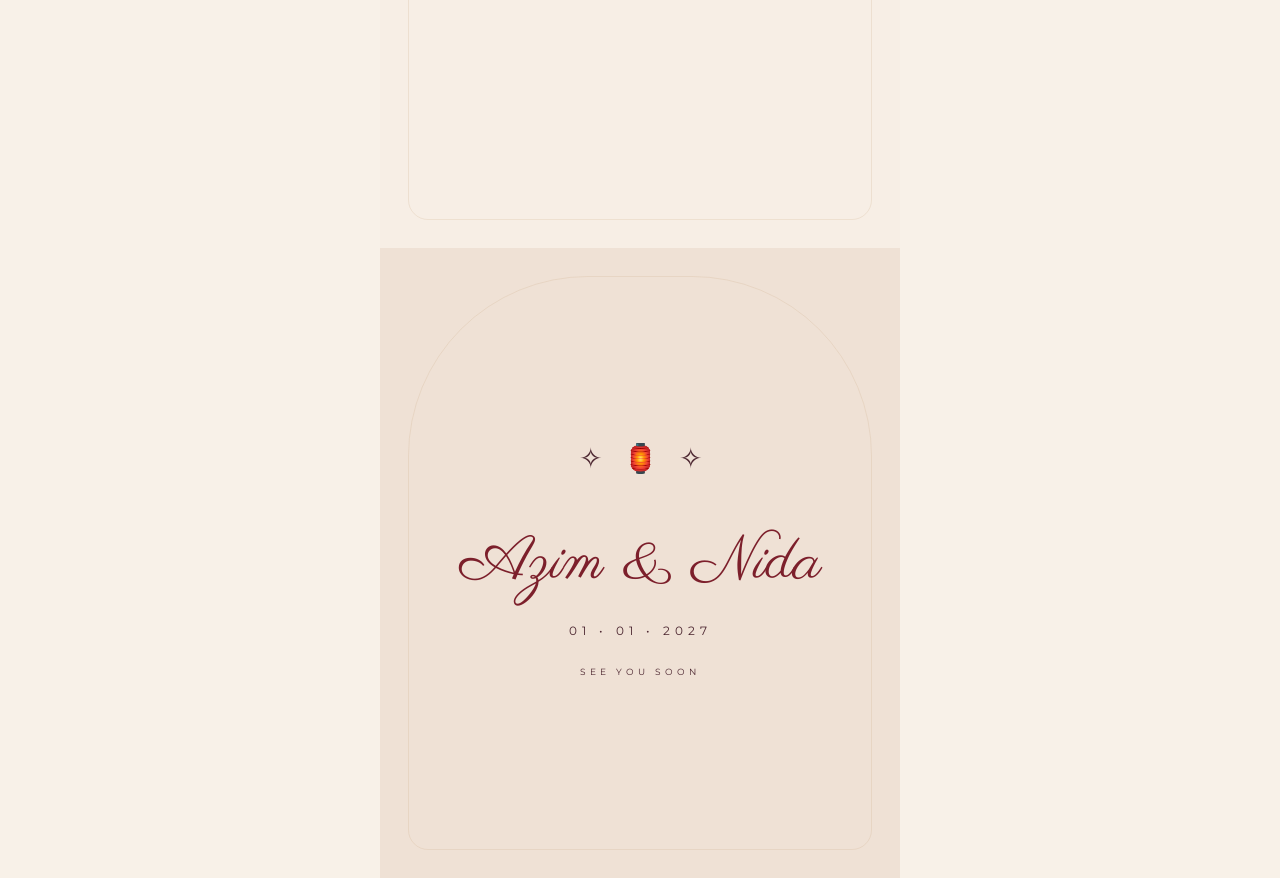
==== commit 02fb4f00: "Add files via upload" ====
--- a/index.html
+++ b/index.html
@@ -38,7 +38,7 @@
        <div class="ampersand">&</div>
        <h2 class="script">Nida</h2>
       <p class="subtitle">A journey of faith, love & togetherness begins</p>
-      <div class="date">?? <span>•</span> ??? <span>•</span> 2027</div>
+      <div class="date">01 <span>•</span> JAN <span>•</span> 2027</div>
       <div class="scroll">SCROLL TO EXPLORE ↓</div>
     </section>
 
@@ -54,7 +54,7 @@
       <p class="scratch-hint">Use your finger or mouse to gently scratch away the cover.</p>
       <div class="scratch-card" id="scratchCard">
         <div class="revealed-date">
-          <span class="revealed-day">03</span><span class="revealed-month">JANUARY</span><span class="revealed-year">2027</span><small>OUR WEDDING DAY</small>
+          <span class="revealed-day">01</span><span class="revealed-month">JANUARY</span><span class="revealed-year">2027</span><small>OUR WEDDING DAY</small>
         </div>
         <canvas id="scratchCanvas" aria-label="Scratch to reveal the wedding date"></canvas>
       </div>
@@ -159,7 +159,7 @@
           <article class="dress-card dress-reception">
             <div class="dress-card-head">
               <h4>Reception</h4>
-              <p>Indo-Western</p>
+              <p>Wear Western</p>
             </div>
             <div class="dress-art">
               <img src="images/dress-reception.png" alt="Reception western outfit inspiration">
@@ -185,6 +185,7 @@
       <input id="guestName" type="text" placeholder="Your name" autocomplete="name">
       <textarea id="message" placeholder="Write us a few words..."></textarea>
       <button id="sendRsvp" class="primary-btn">✈ Send RSVP on WhatsApp</button>
+      <p class="small">WhatsApp: <a href="https://wa.me/919664320421" target="_blank" rel="noopener">+91 96643 20421</a></p>
     </section>
 
     <section class="section thankyou">
@@ -199,7 +200,7 @@
     <footer class="section footer">
       <div class="lanterns">✧ &nbsp; 🏮 &nbsp; ✧</div>
       <div class="script names">Azim & Nida</div>
-      <div class="date">03 • 01 • 2027</div>
+      <div class="date">01 • 01 • 2027</div>
       <p>SEE YOU SOON</p>
     </footer>
   </main>
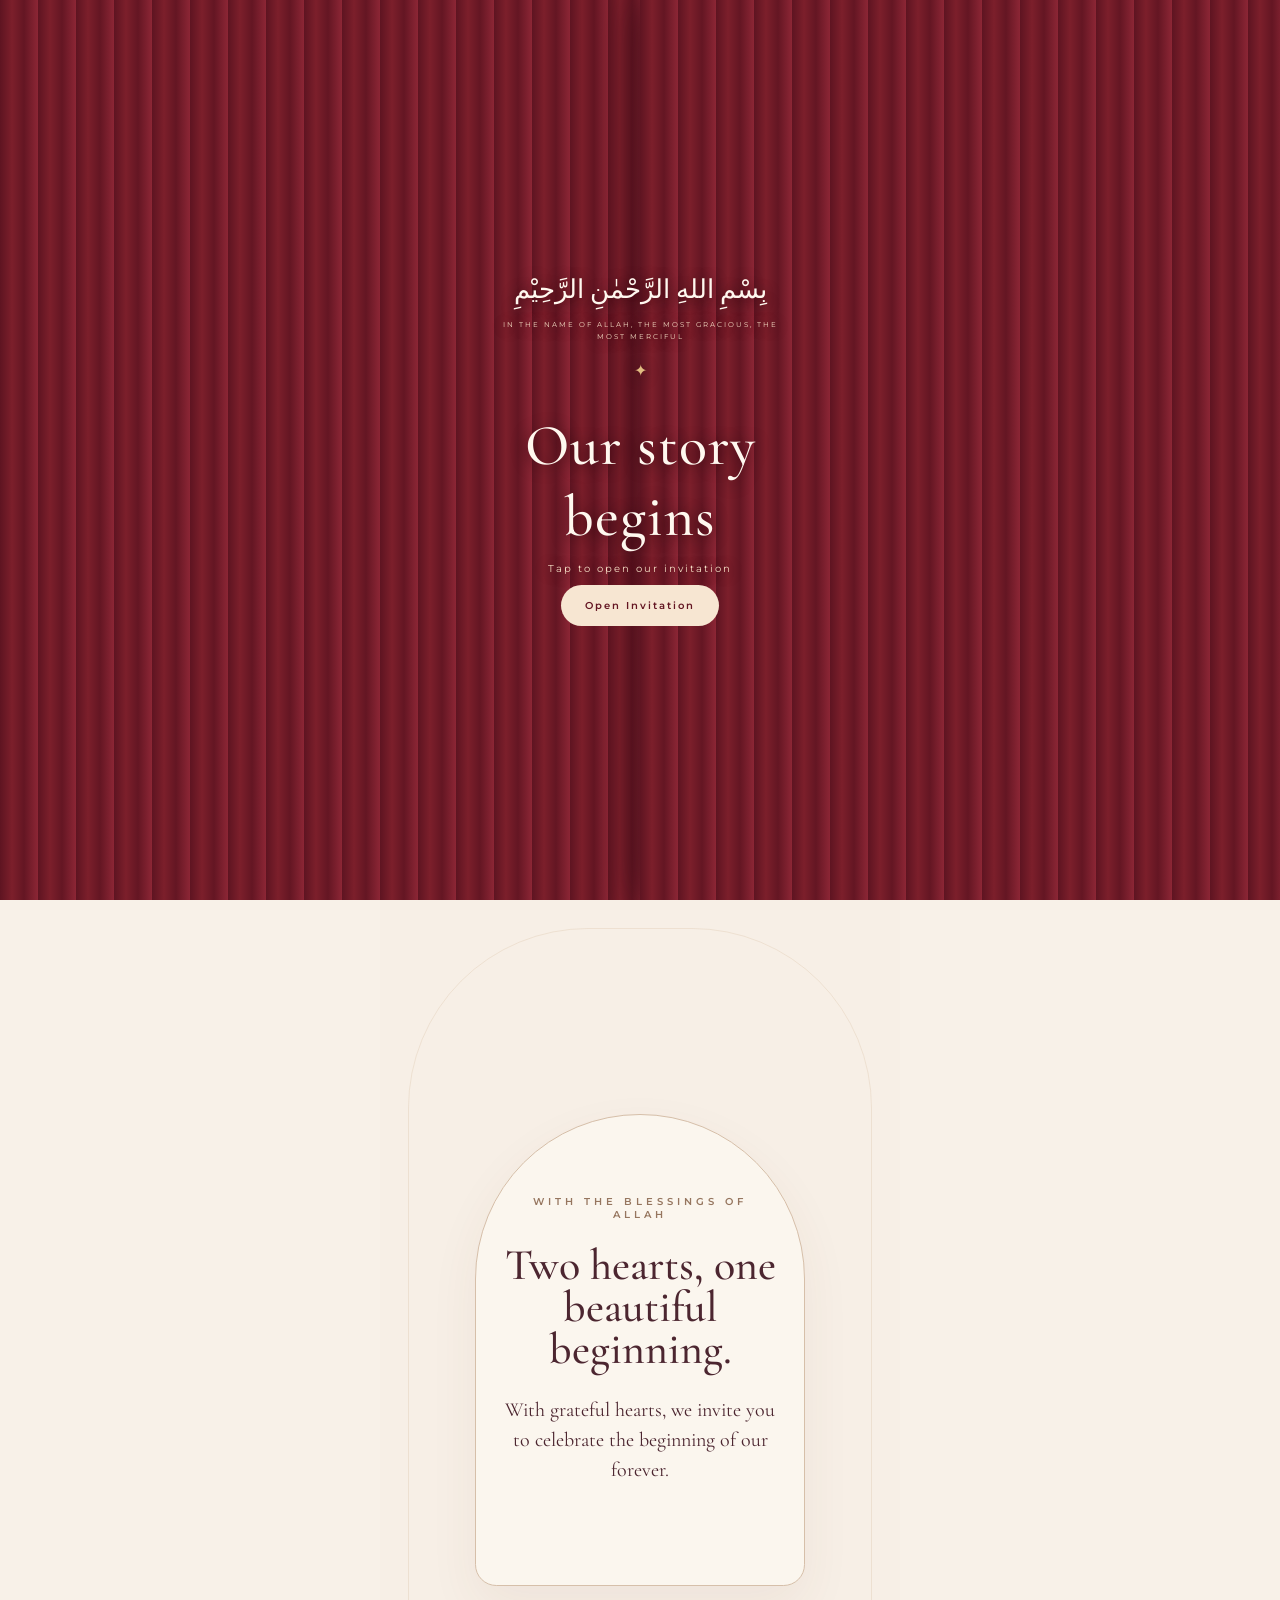
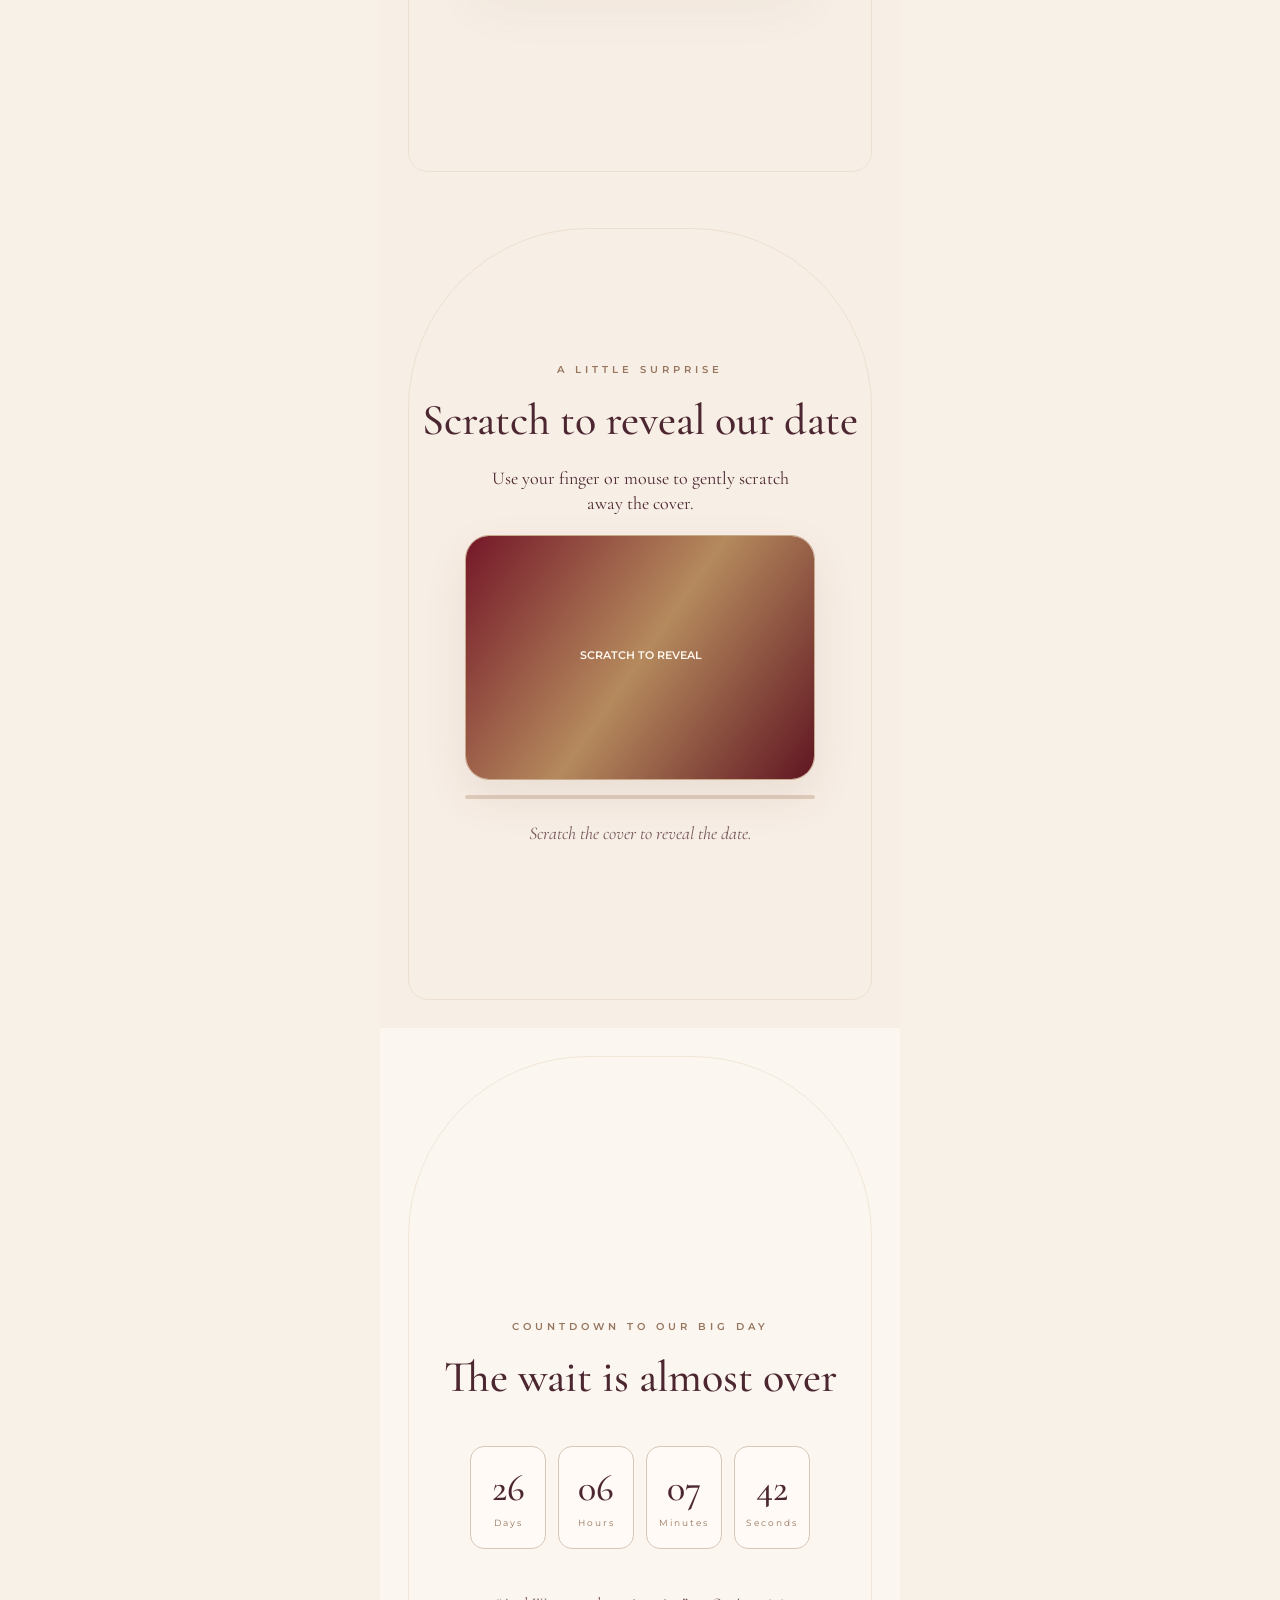
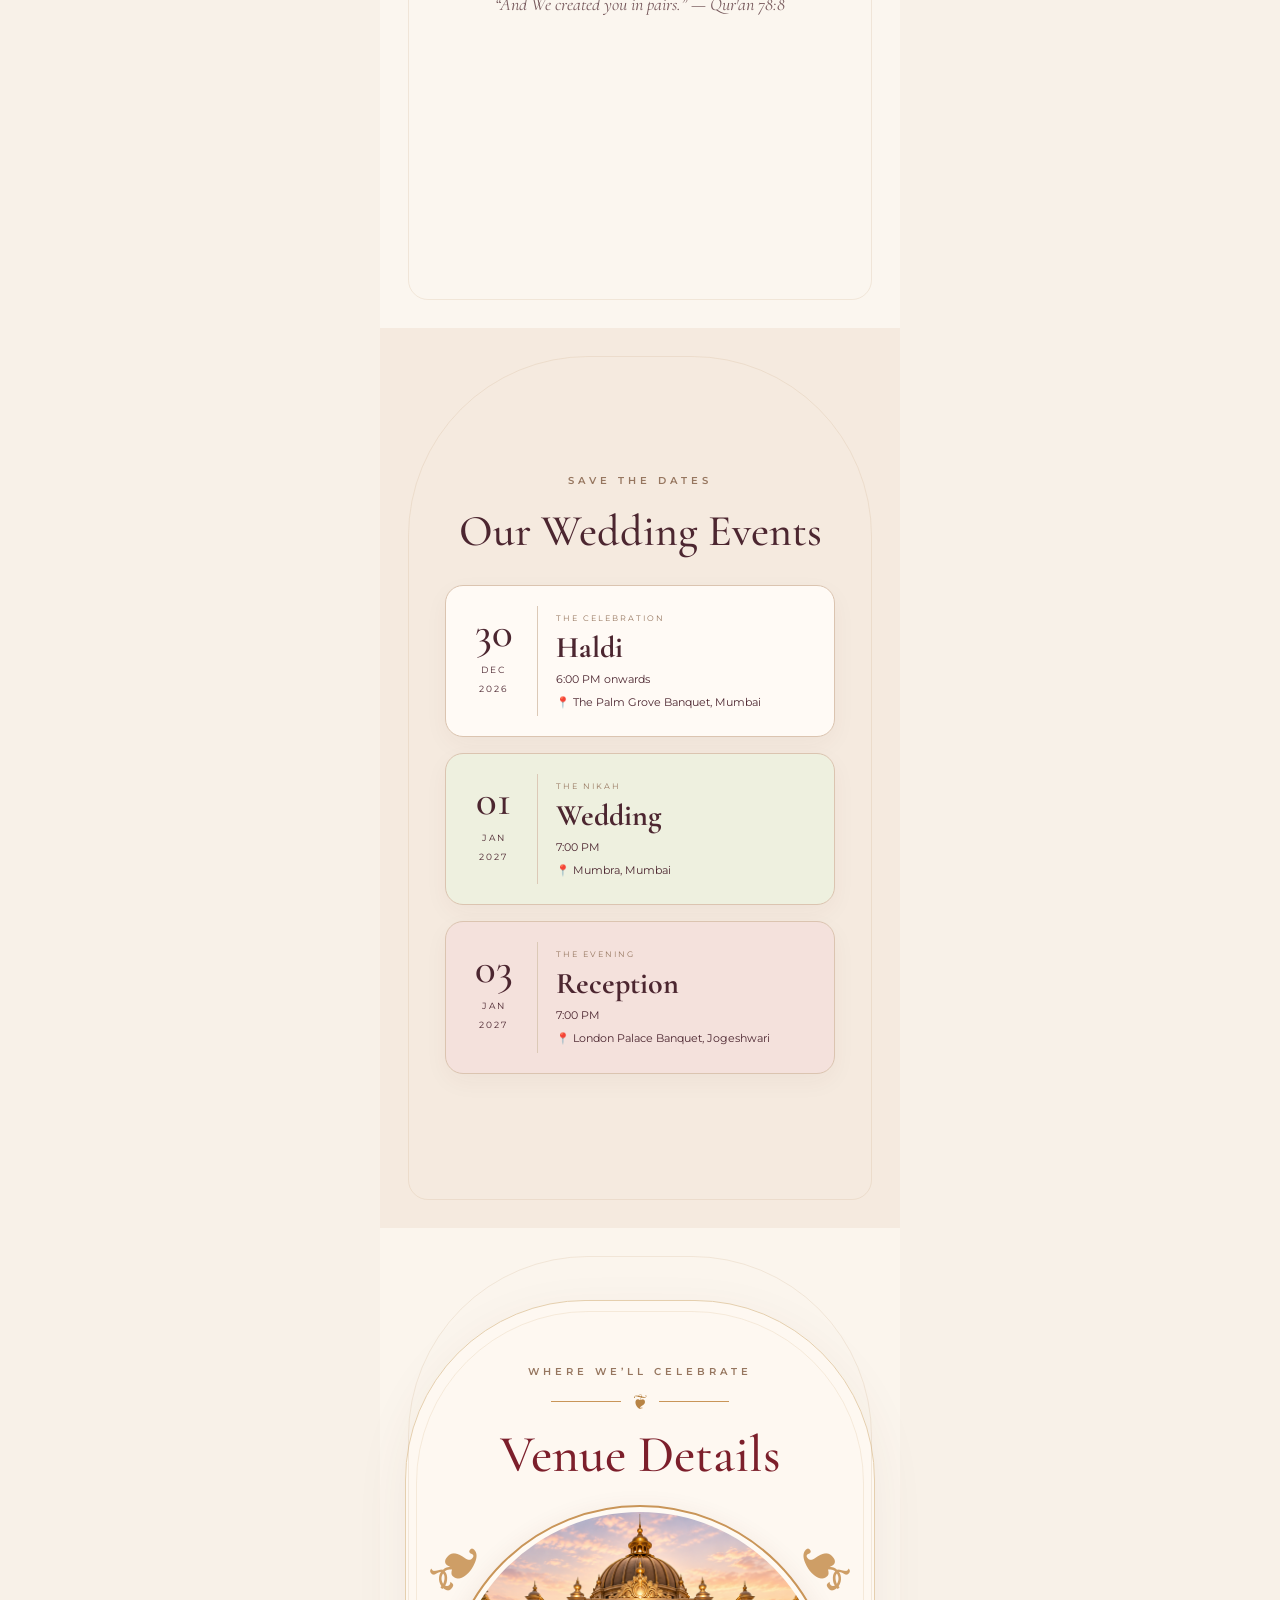
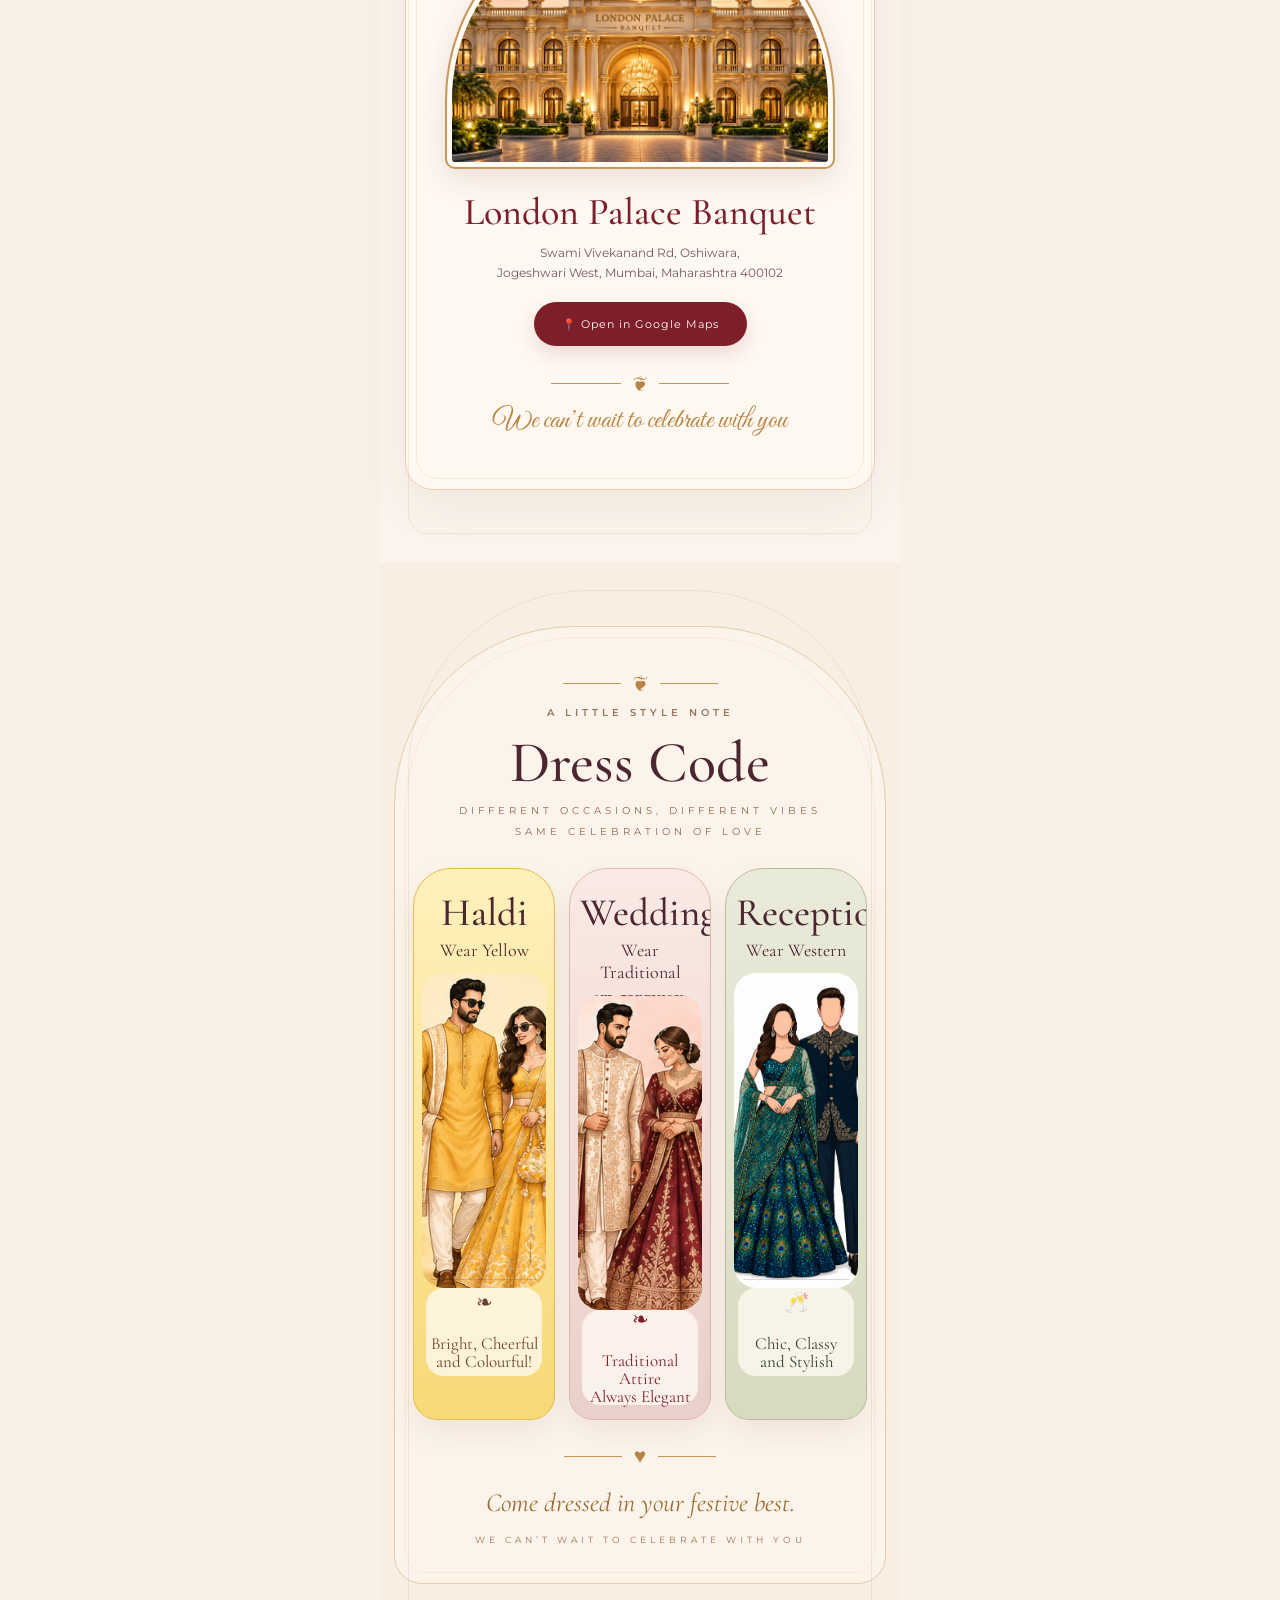
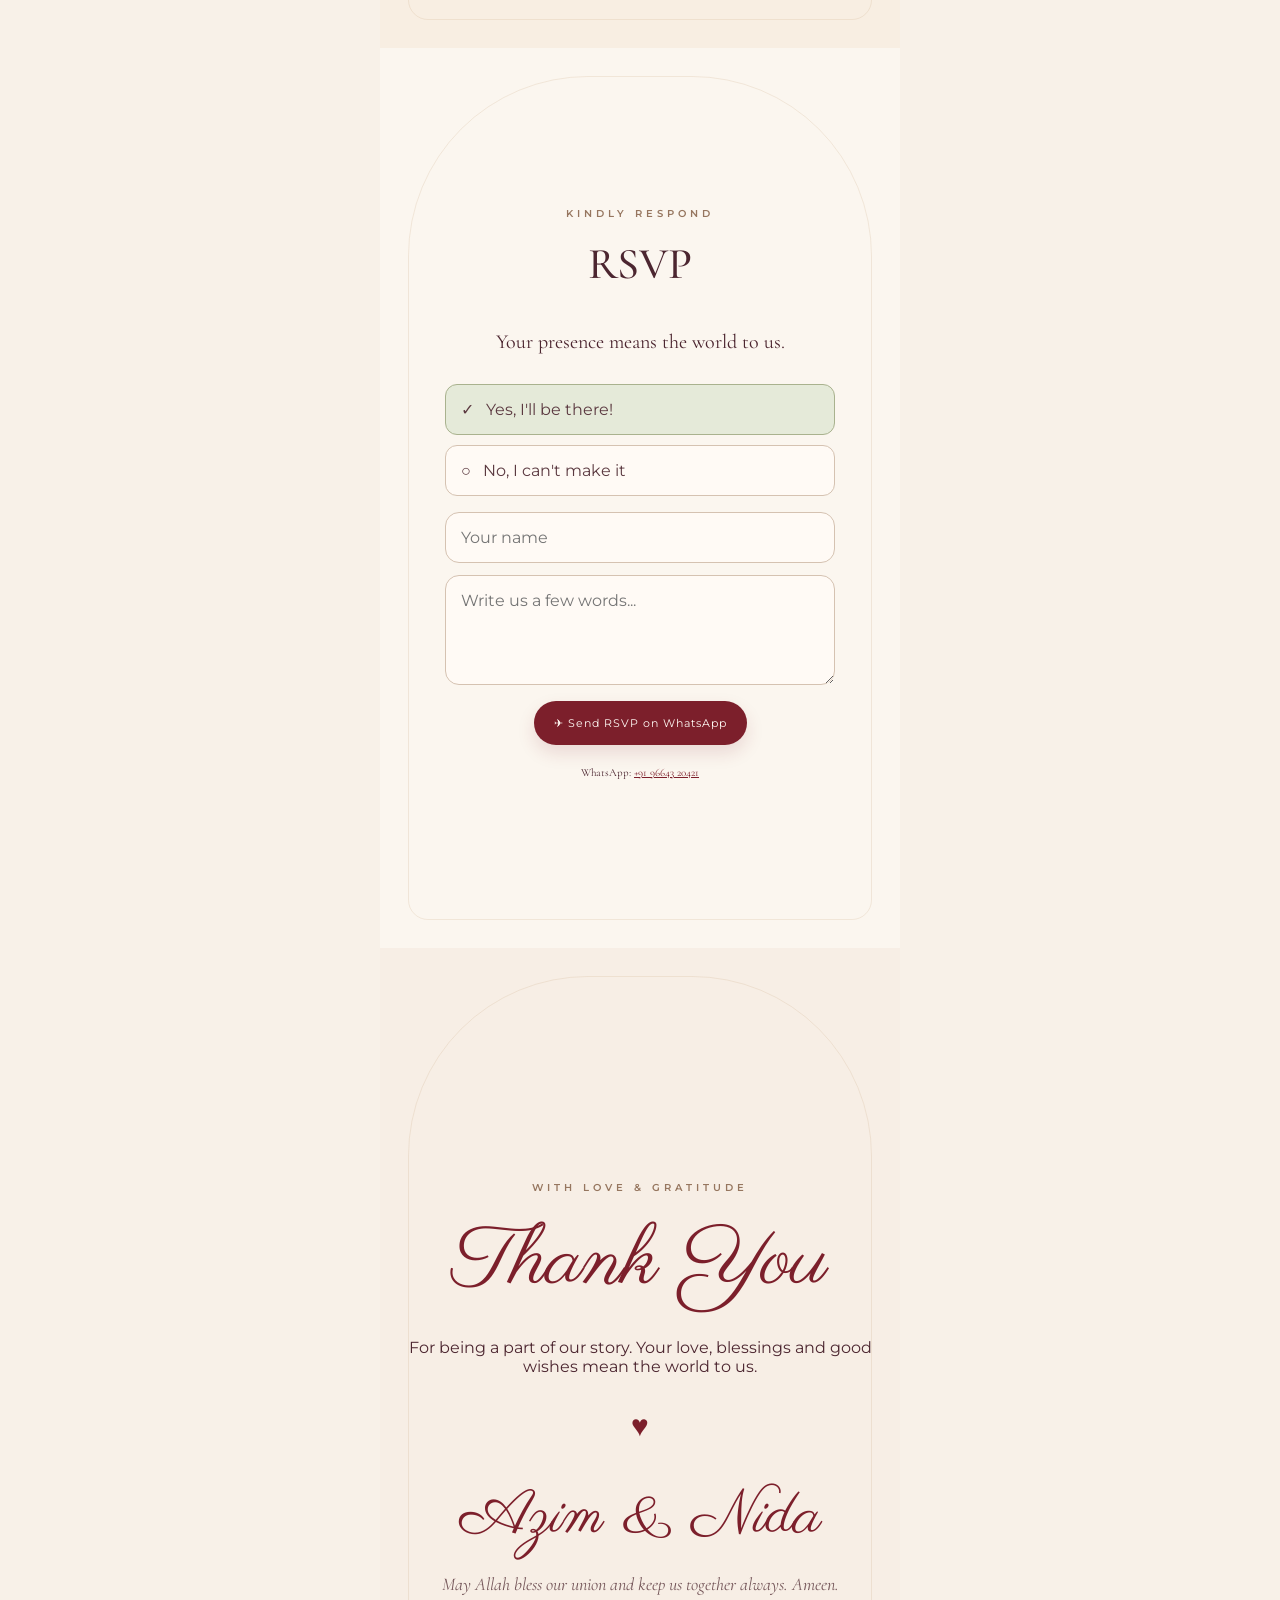
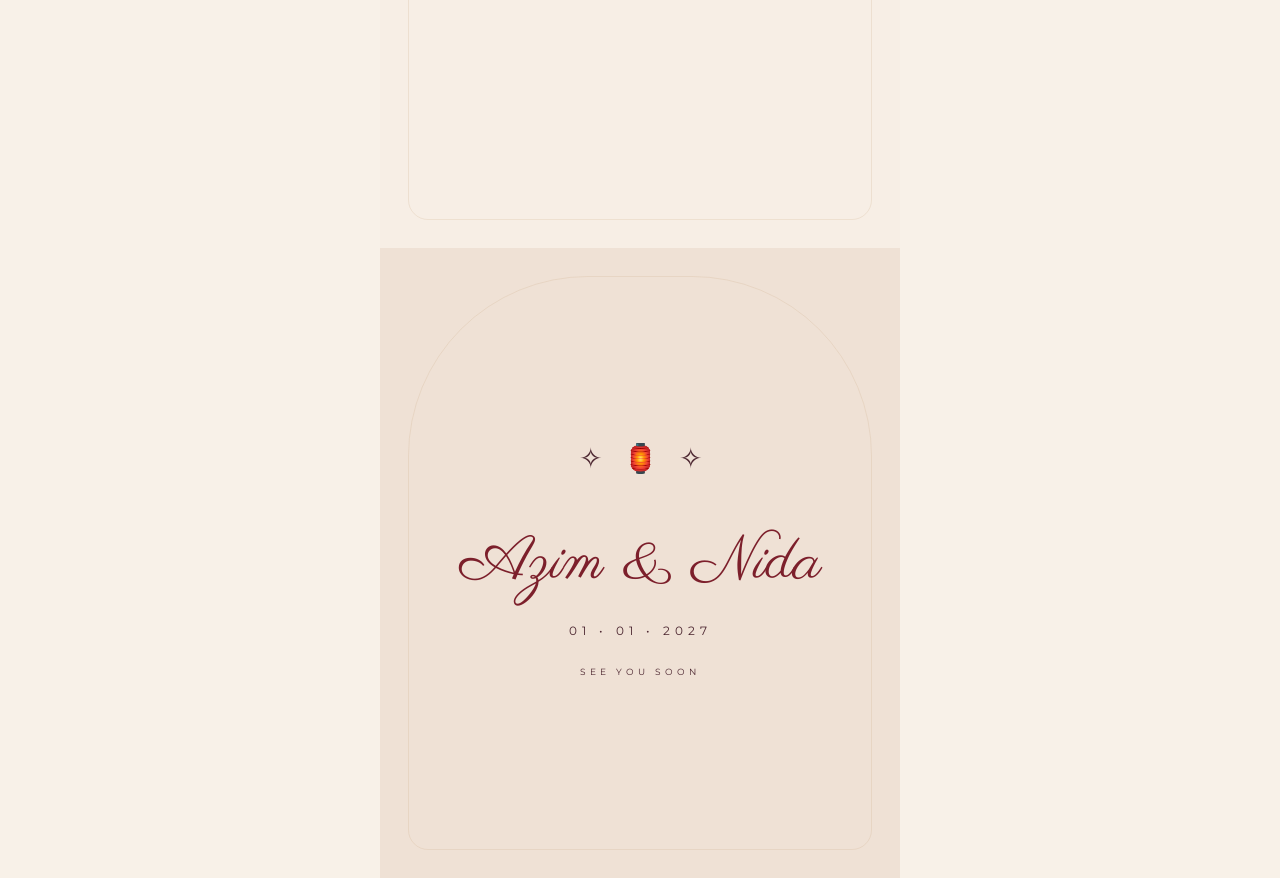
==== commit 94ab8f8e: "Update date format in index.html" ====
--- a/index.html
+++ b/index.html
@@ -38,7 +38,7 @@
        <div class="ampersand">&</div>
        <h2 class="script">Nida</h2>
       <p class="subtitle">A journey of faith, love & togetherness begins</p>
-      <div class="date">01 <span>•</span> JAN <span>•</span> 2027</div>
+      <div class="date">?? <span>•</span> ??? <span>•</span> 2027</div>
       <div class="scroll">SCROLL TO EXPLORE ↓</div>
     </section>
 
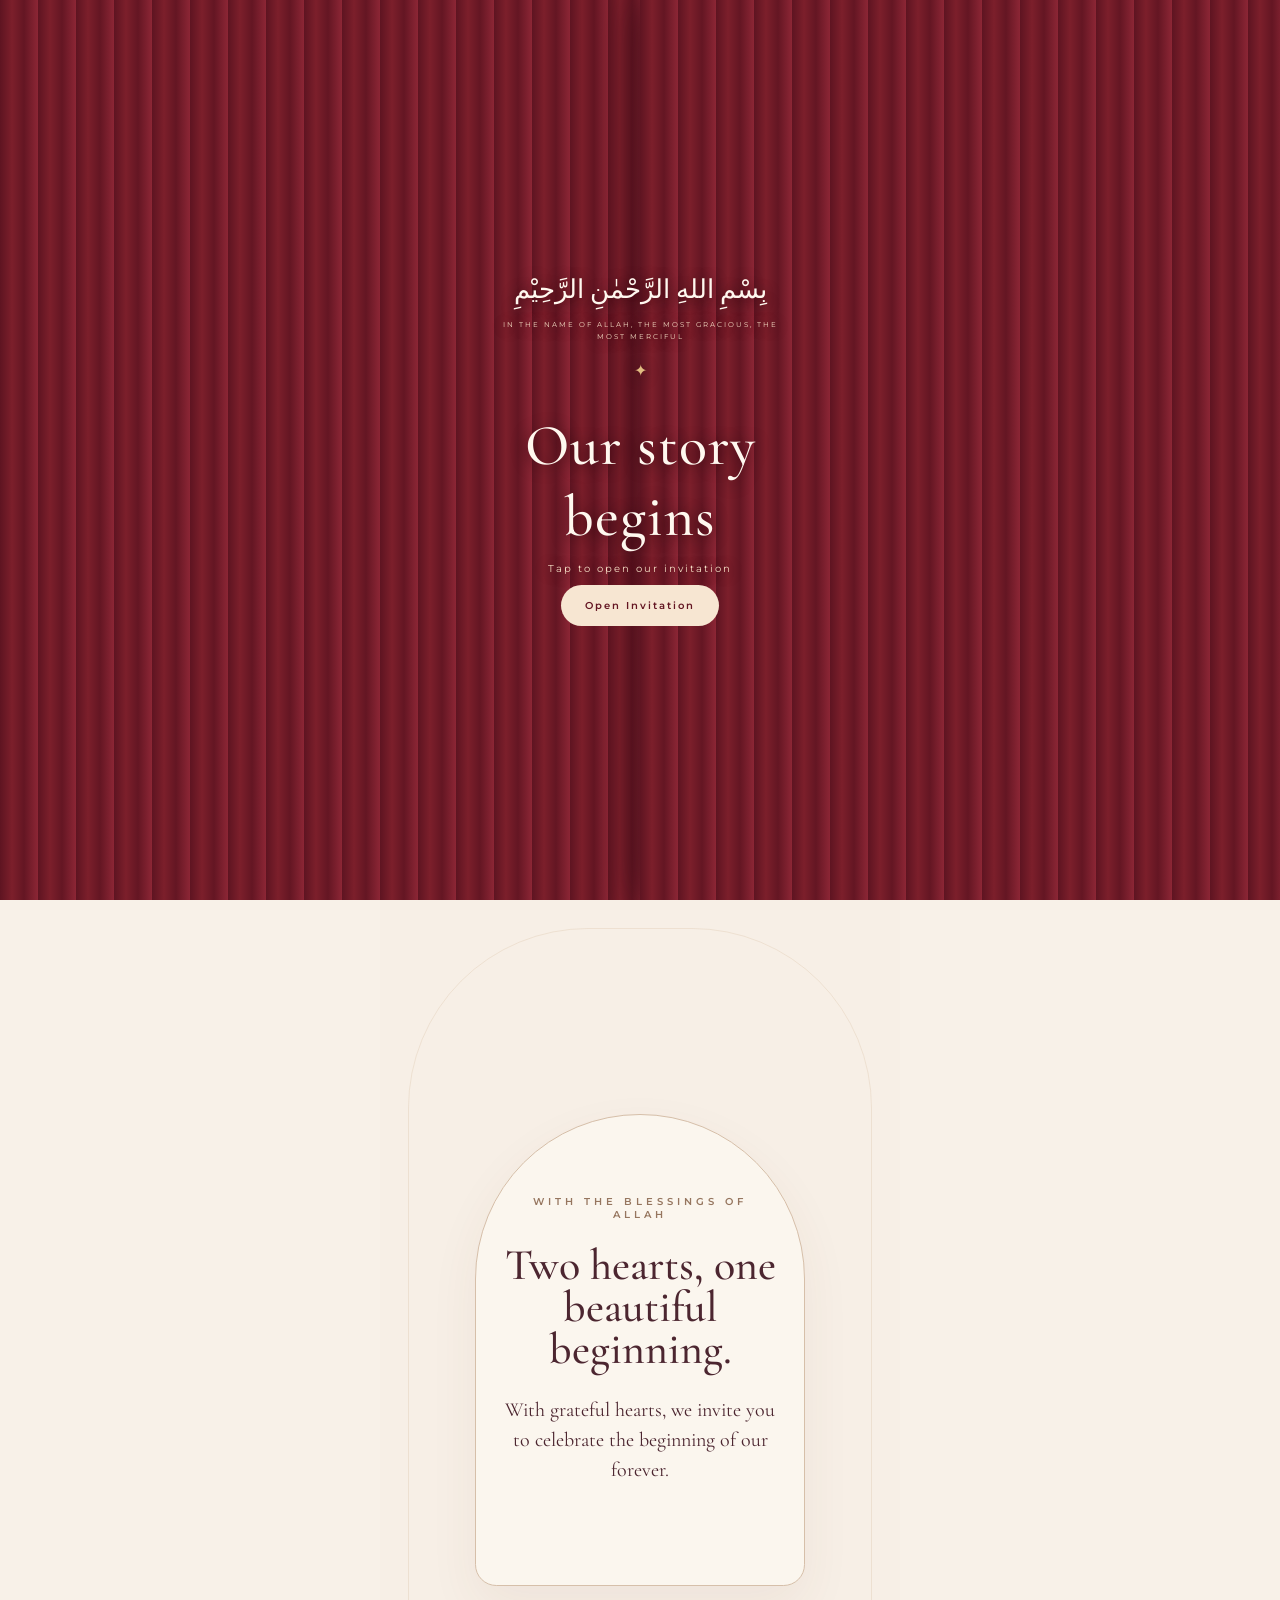
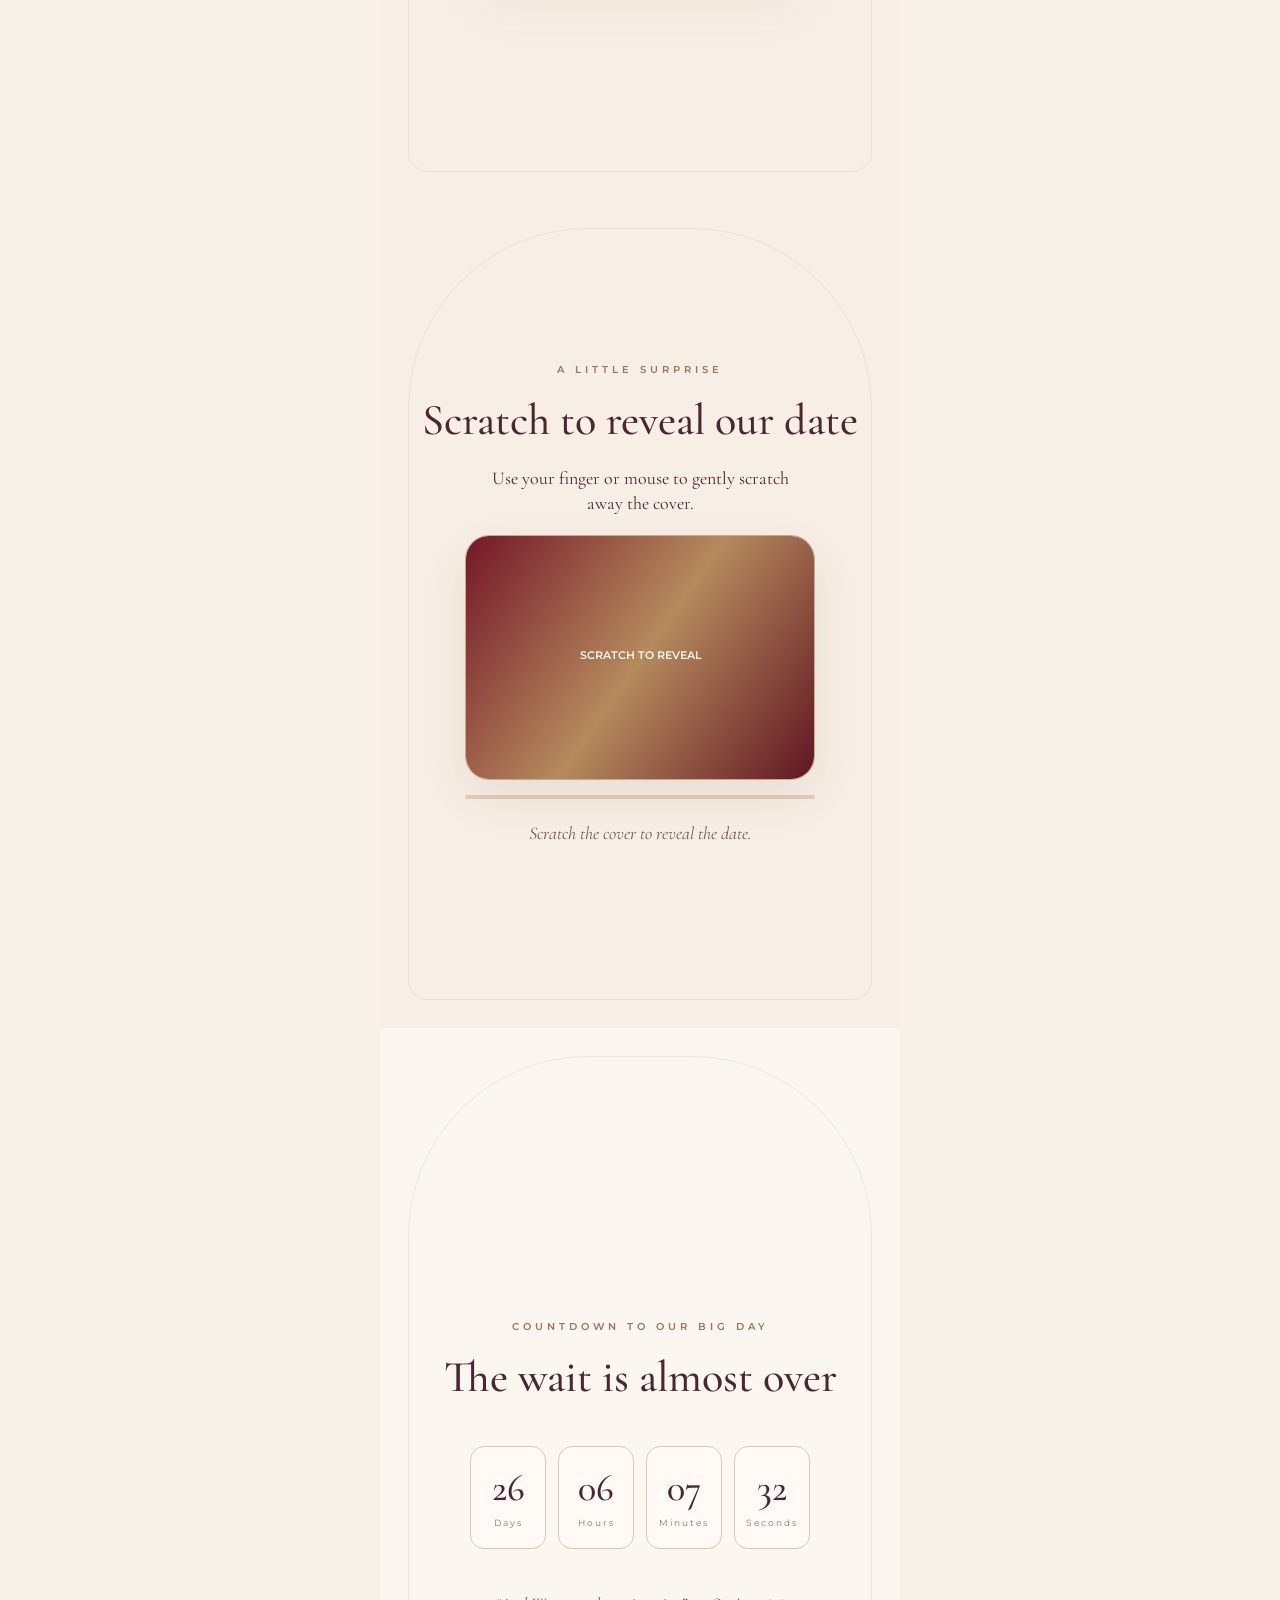
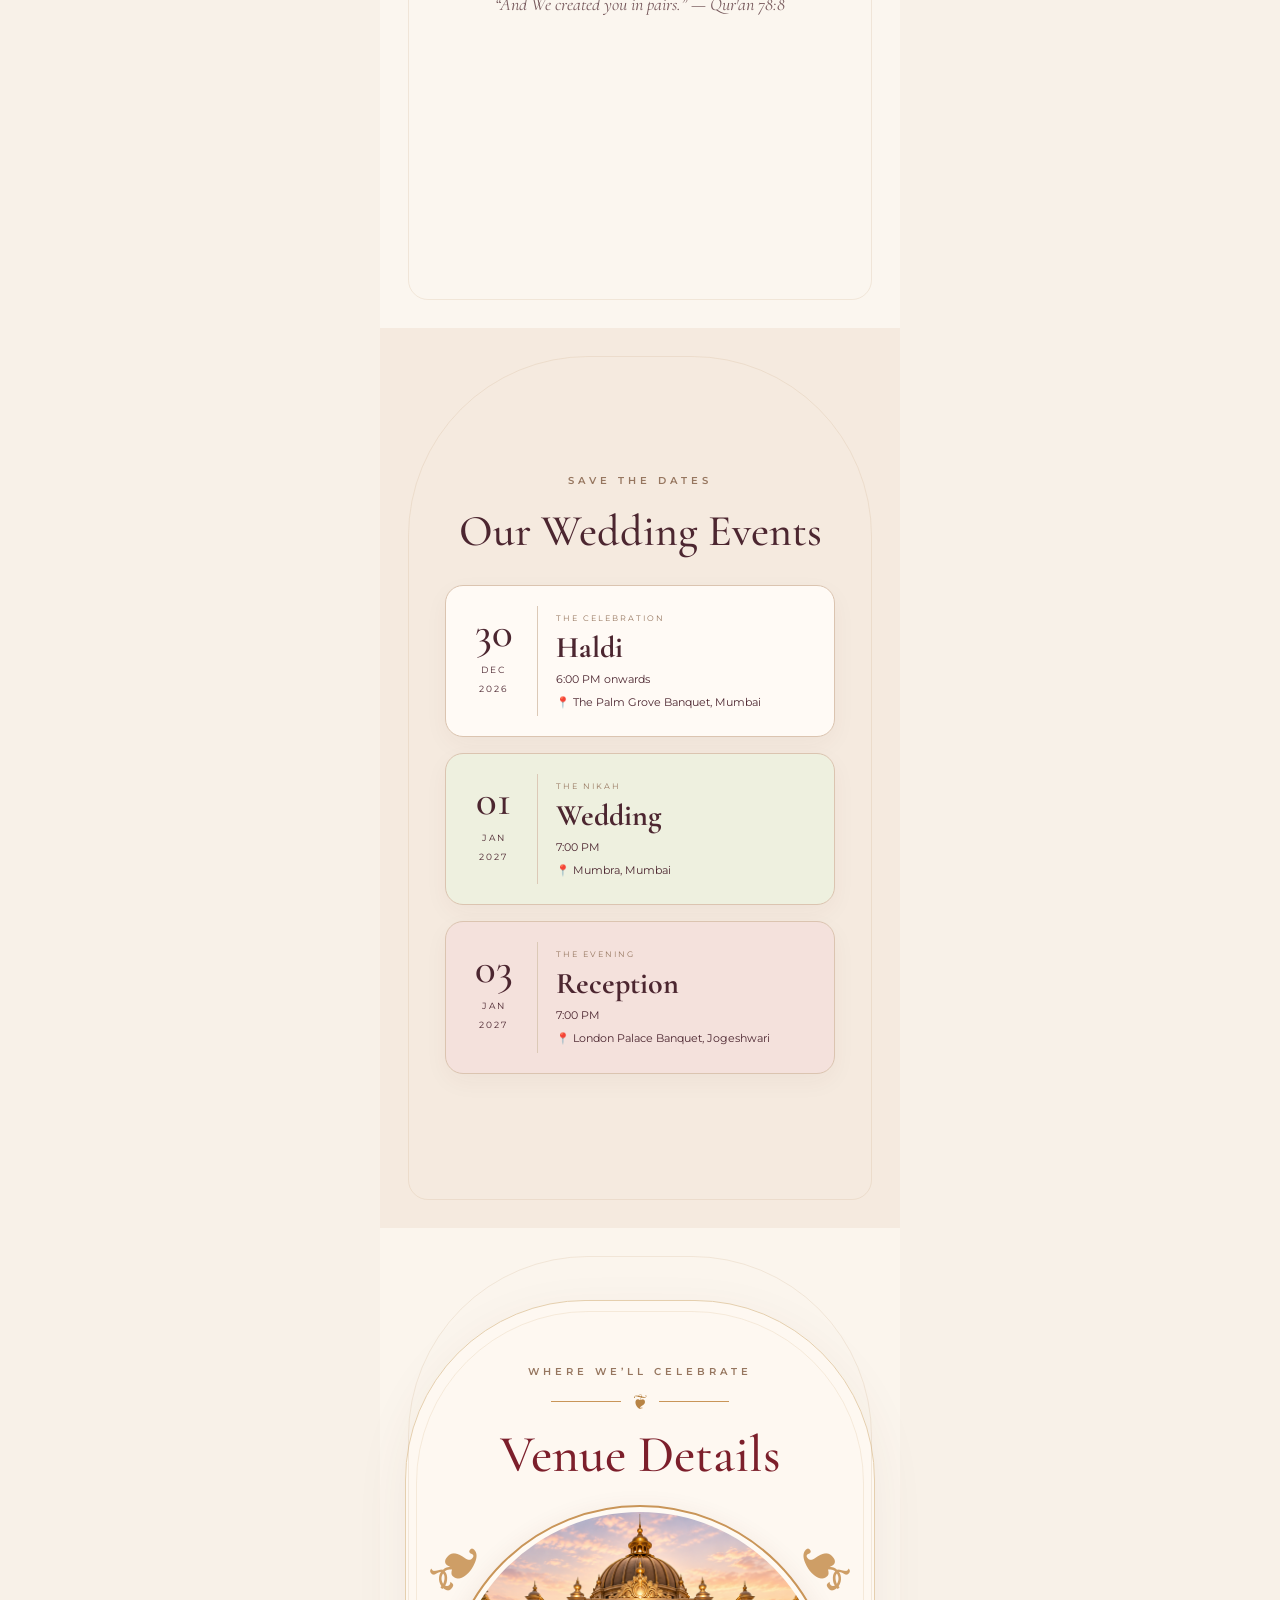
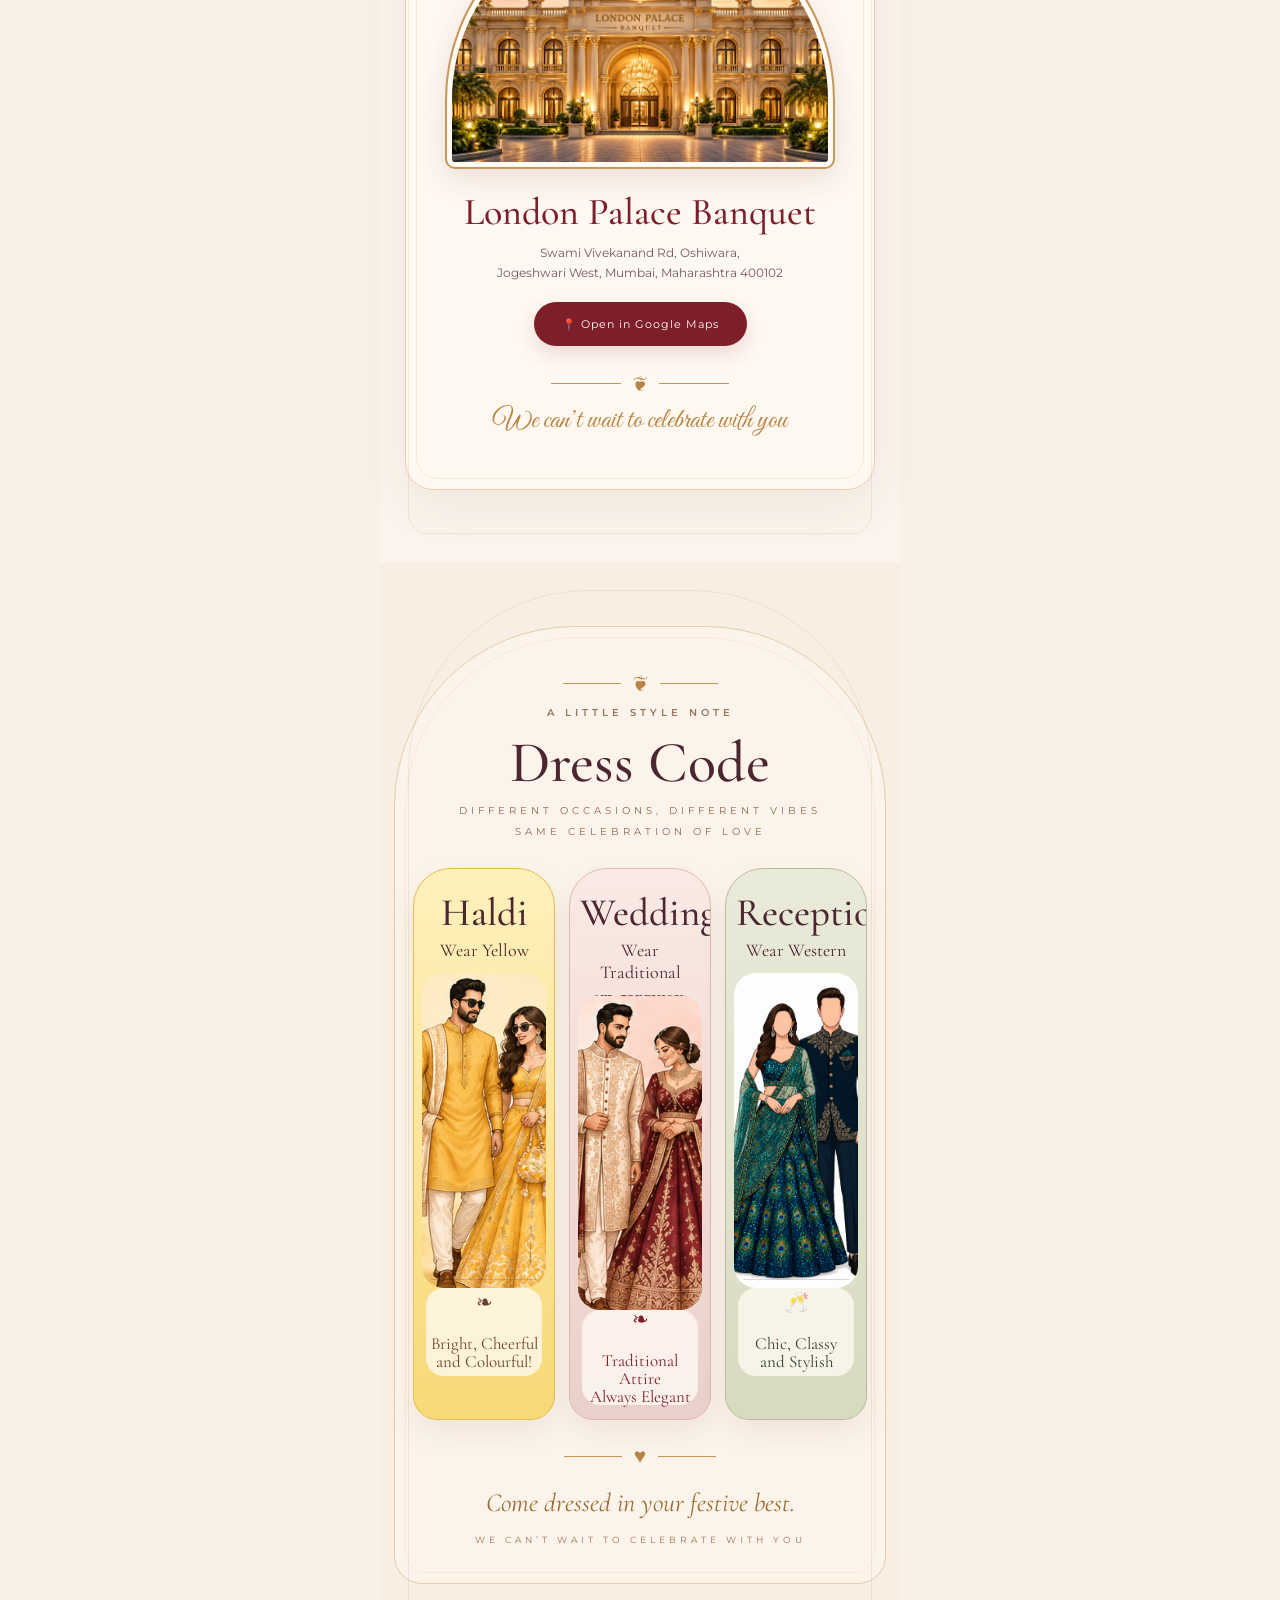
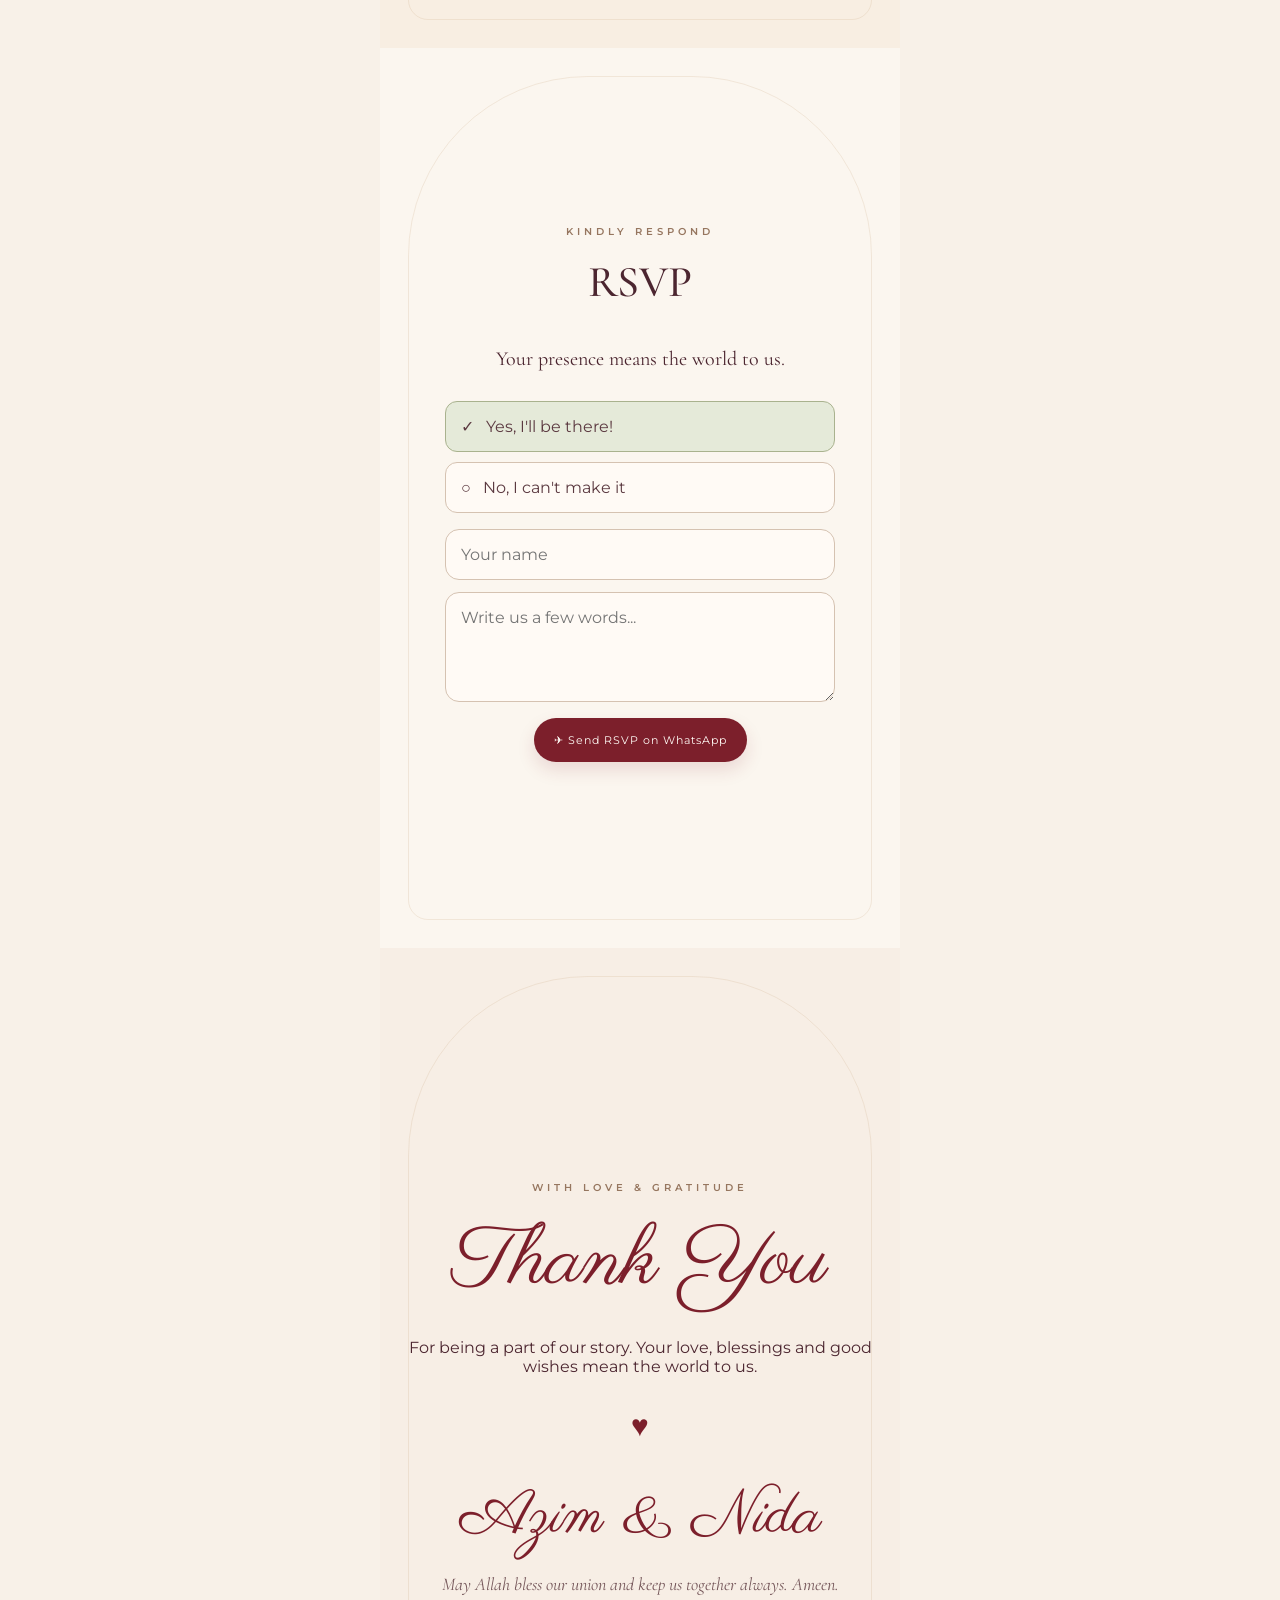
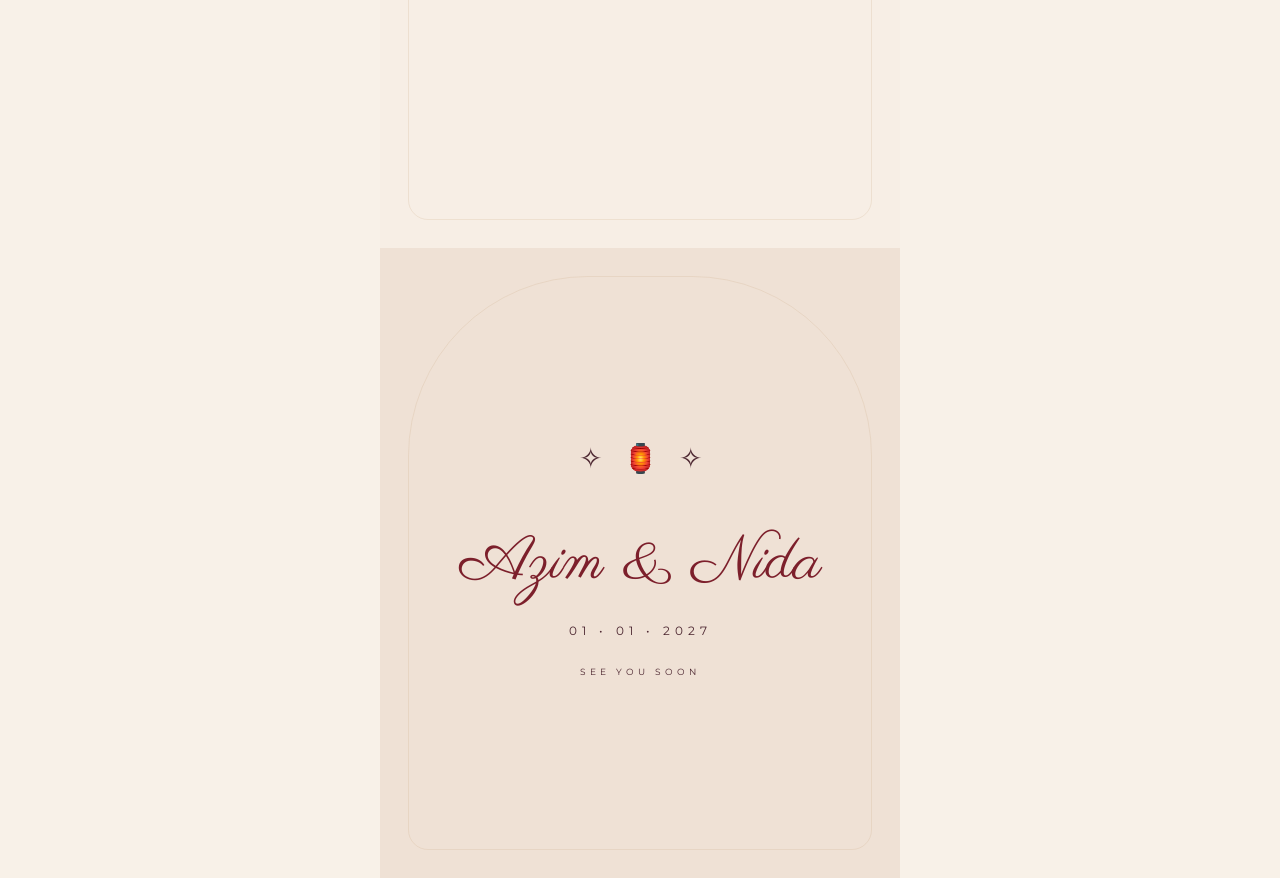
==== commit c7b26182: "Remove WhatsApp contact from RSVP section Removed WhatsApp contact information from the RSVP section" ====
--- a/index.html
+++ b/index.html
@@ -185,7 +185,6 @@
       <input id="guestName" type="text" placeholder="Your name" autocomplete="name">
       <textarea id="message" placeholder="Write us a few words..."></textarea>
       <button id="sendRsvp" class="primary-btn">✈ Send RSVP on WhatsApp</button>
-      <p class="small">WhatsApp: <a href="https://wa.me/919664320421" target="_blank" rel="noopener">+91 96643 20421</a></p>
     </section>
 
     <section class="section thankyou">
